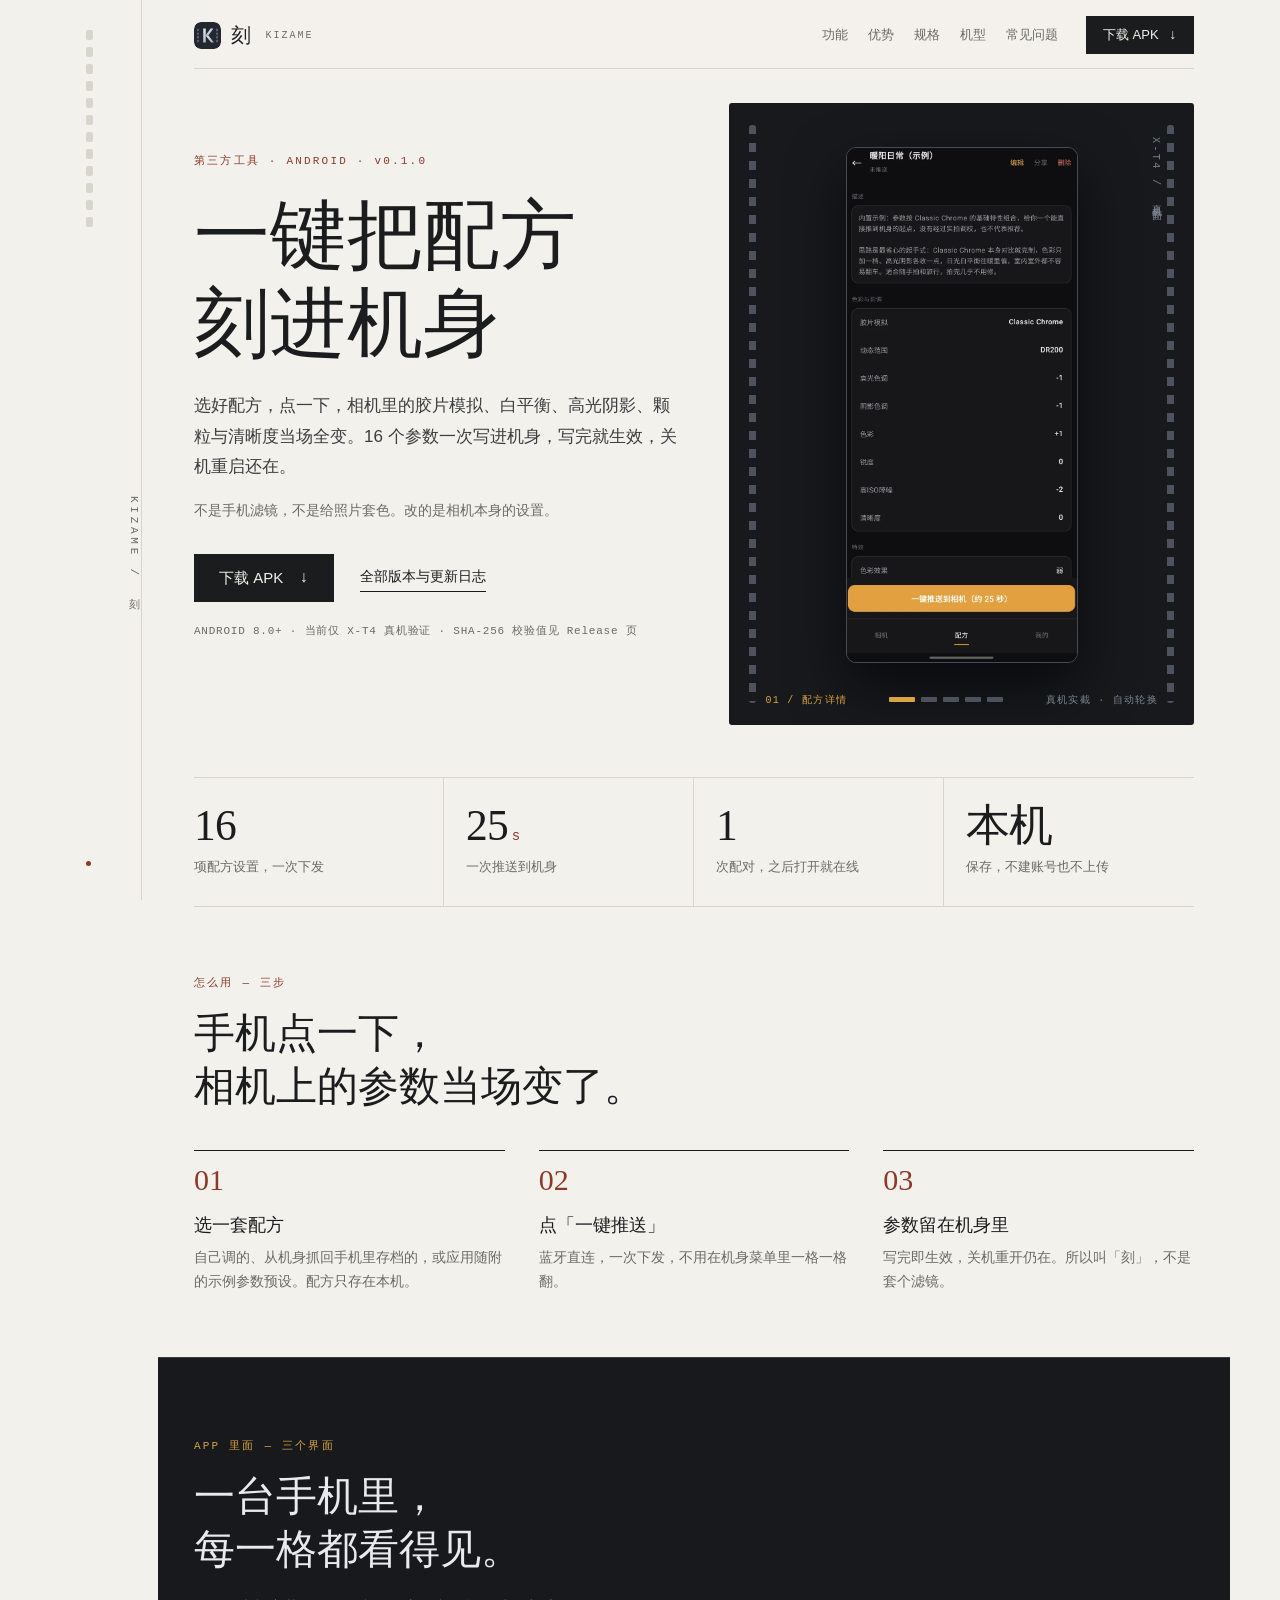
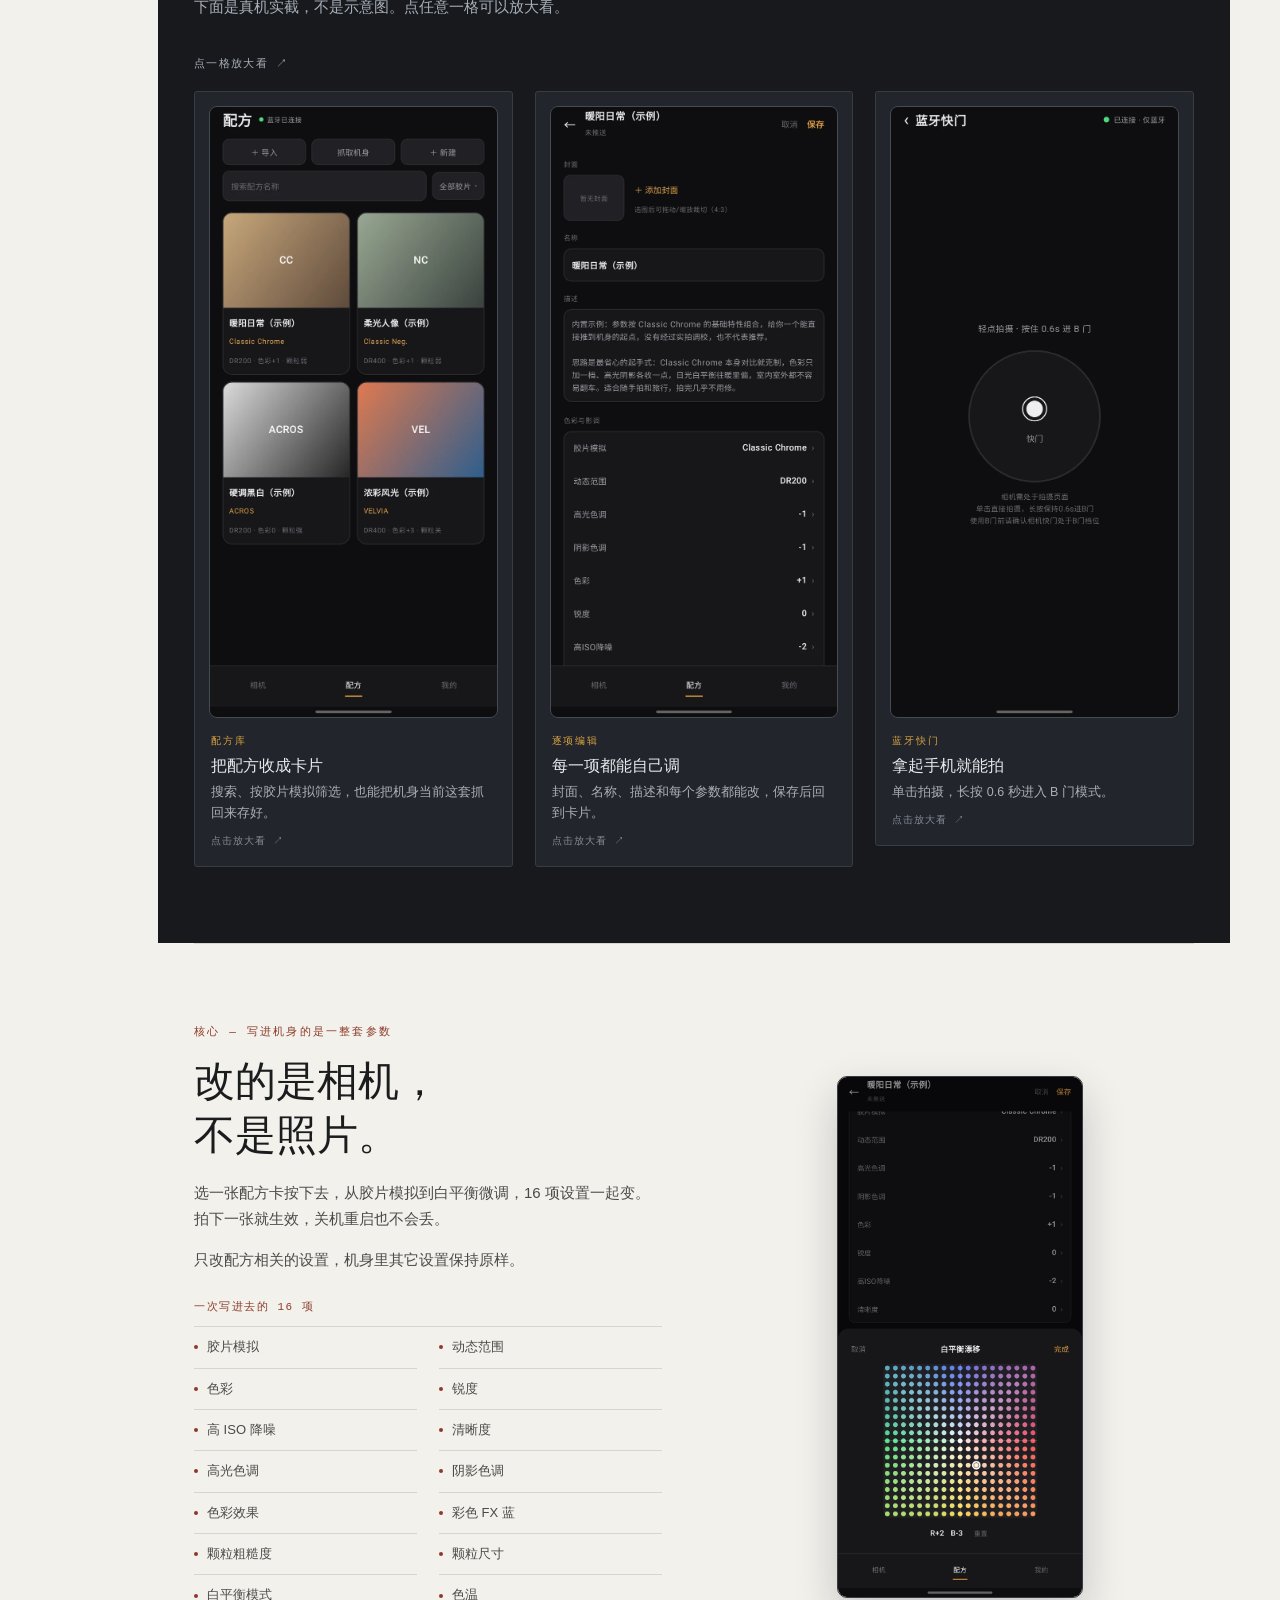
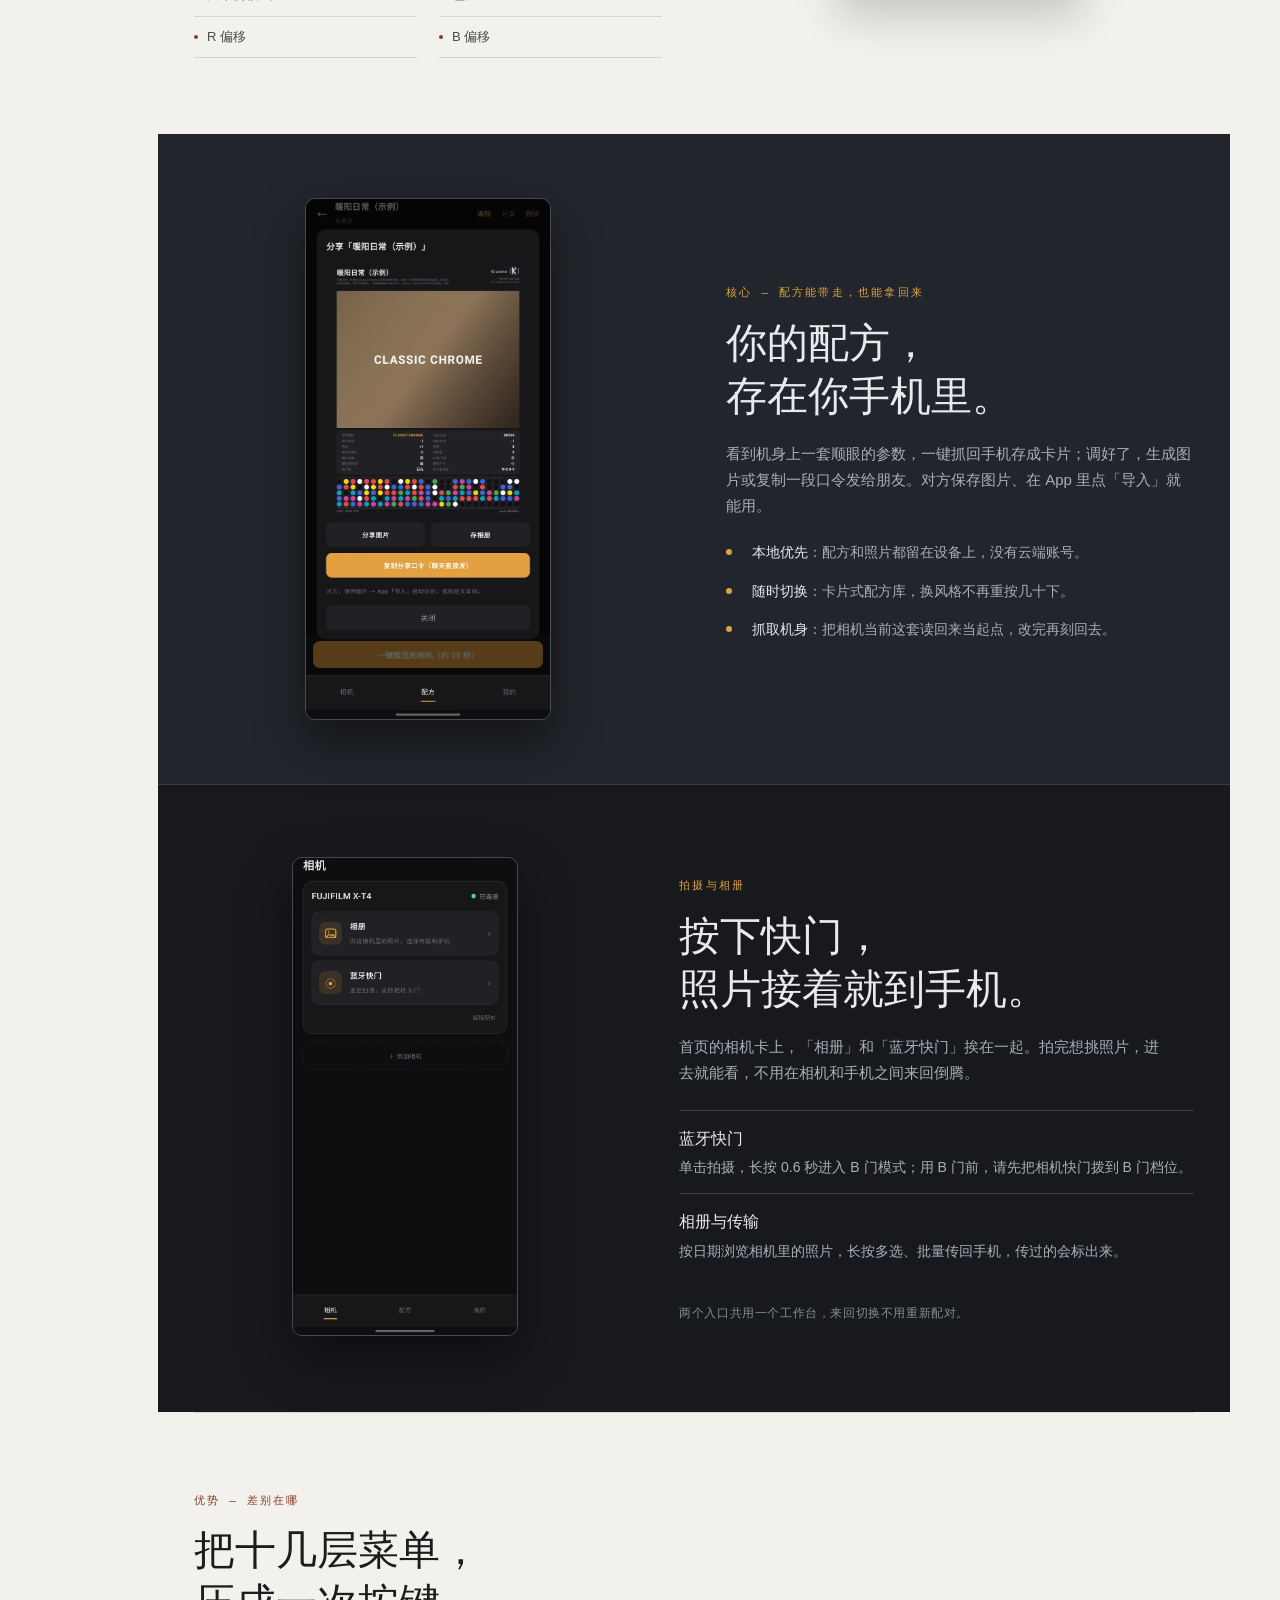
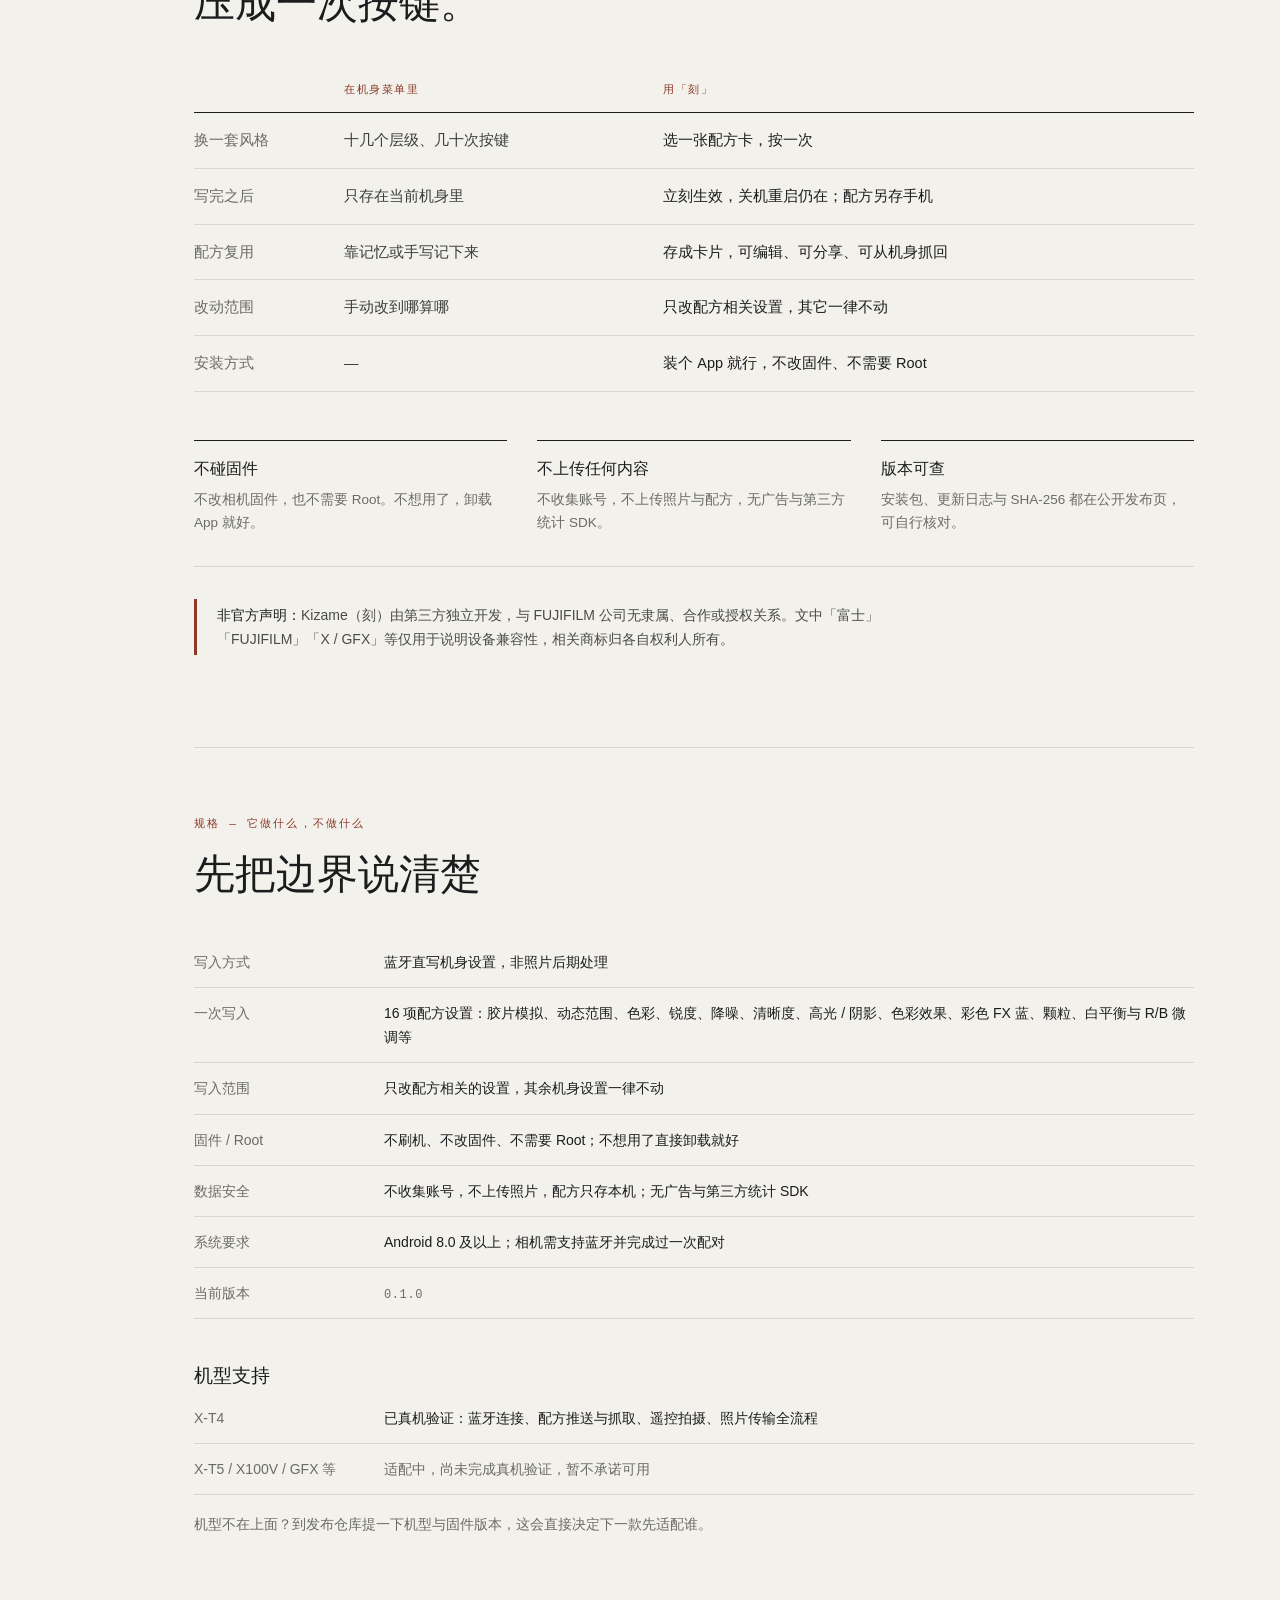
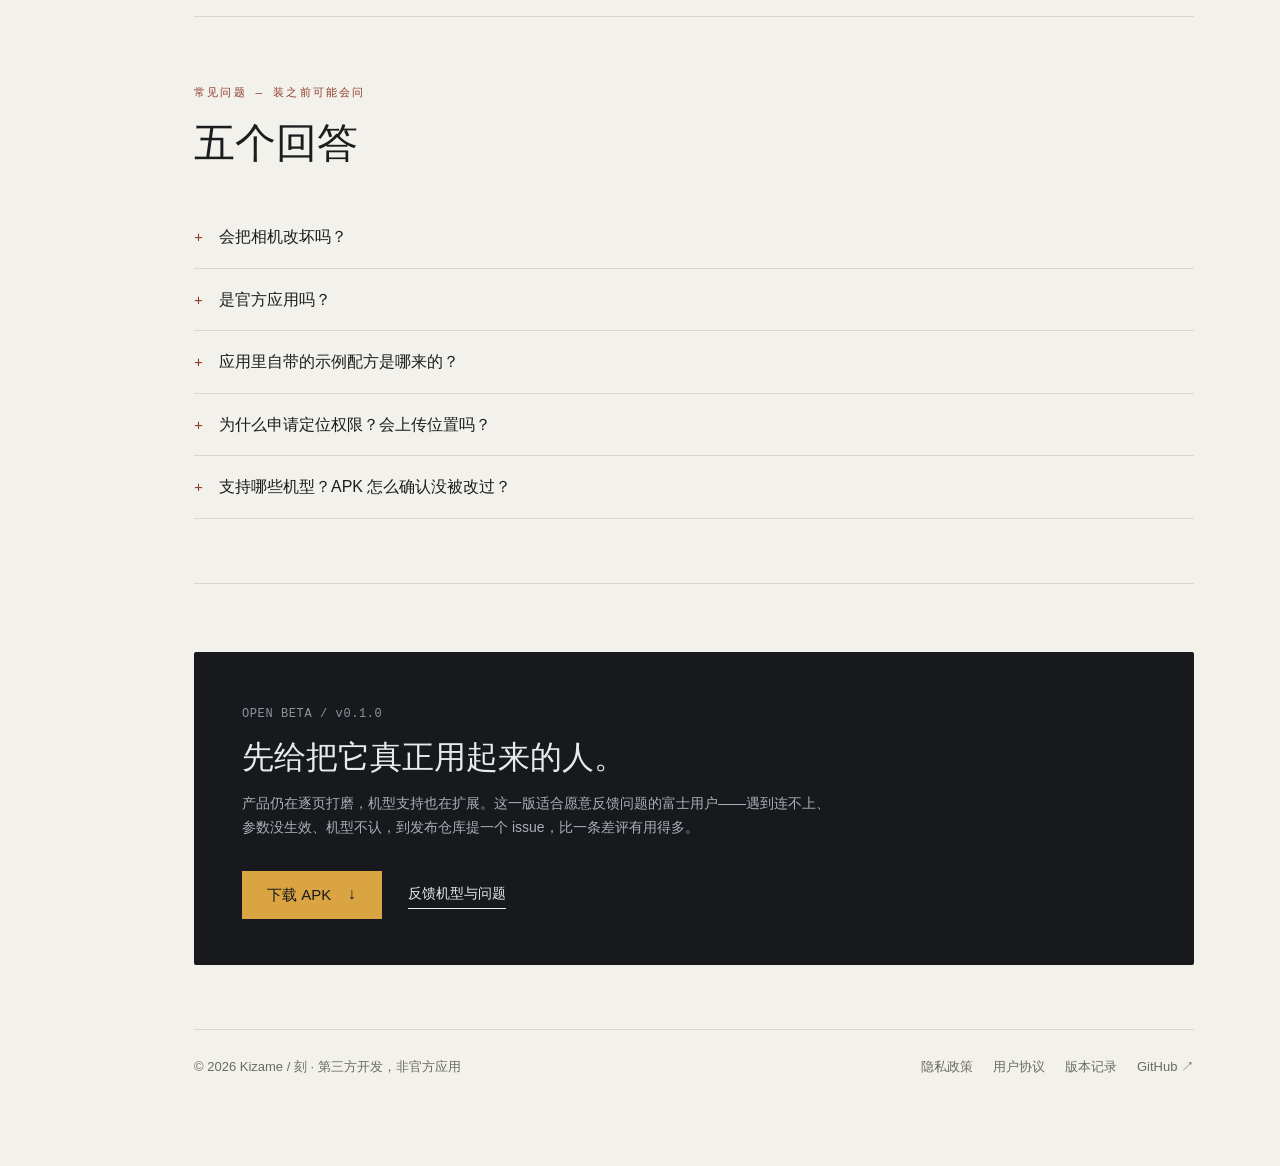
==== index.html @ c51e5993 "官网：Kizame 下载页与条款（v0.1.0 首发）" ====
<!DOCTYPE html>
<!-- 主体署名现为「MintJ」，属内测期过渡写法。
     公开下载 / 官网公开 / 申请软著 / 商店提审任一发生前，须把三个页面里的 MintJ
     一次性换成法定姓名（与软著著作权人、备案主体、商店开发者名称一字不差），
     并把 kizamecontact@163.com 换成长期有人维护的联系邮箱。
     仓库指向公开的发布仓库（只放官网与 APK Release），不是私有源码仓库。
     本页为「含 App 截图」的第二版首页；替换时把本文件改名为 index.html 即可。
     截图全部由 adb 从真机重新抓取，自带系统状态栏与手势条，页面只做圆角与细边框，
     不叠加任何虚拟手机外壳或伪造状态栏。图片统一 PNG，无 webp 依赖。
     含真实相机相册照片的 02-gallery.png / web/02-gallery.webp / contact-sheet.png
     已移出本目录至 shots/_private/，本页与 site/ 内不再有任何引用；
     若以后要展示相册界面，请先换成不含私人照片的版本。 -->
<html lang="zh-CN">
<head>
<meta charset="utf-8">
<meta name="viewport" content="width=device-width, initial-scale=1">
<title>刻 Kizame — 一键把配方刻进机身</title>
<meta name="description" content="Kizame 通过蓝牙把一整套配方直接写进富士相机机身。16 个参数一次下发，不翻菜单，关机不丢。第三方开发，非官方应用。">
<meta name="theme-color" content="#F3F1EC">
<link rel="icon" href="data:image/svg+xml,%3Csvg xmlns='http://www.w3.org/2000/svg' viewBox='0 0 48 48'%3E%3Crect width='48' height='48' rx='12' fill='%23232830'/%3E%3Ctext x='24' y='34' font-size='29' font-family='Georgia' text-anchor='middle' fill='%23CDD4DE'%3EK%3C/text%3E%3C/svg%3E">
<script>if(!window.matchMedia('(prefers-reduced-motion: reduce)').matches){document.documentElement.className+=' js';}</script>
<style>
/* ============ tokens ============ */
:root{
  --paper:#F3F1EC;
  --ink:#1B1C1E;
  --muted:#6B6B66;
  --line:#D8D5CD;
  --oxide:#8C3A28;
  --base:#17191D;
  --base-2:#22252B;
  --base-line:#383D45;
  --base-ink:#E8EAEE;
  --base-muted:#A9AFB9;
  --amber:#D9A441;
  --serif:"Songti SC","STSong","Noto Serif CJK SC","Source Han Serif SC","SimSun",serif;
  --sans:-apple-system,BlinkMacSystemFont,"PingFang SC","Hiragino Sans GB","Microsoft YaHei",sans-serif;
  --mono:"SFMono-Regular",Consolas,"Liberation Mono",monospace;
  --ease:cubic-bezier(.2,0,0,1);
}
*,*::before,*::after{box-sizing:border-box}
html{scroll-behavior:smooth;-webkit-text-size-adjust:100%}
body{
  margin:0;background:var(--paper);color:var(--ink);
  font:400 16px/1.72 var(--sans);
  -webkit-font-smoothing:antialiased;overflow-x:hidden;
}
img{display:block;max-width:100%}
a{color:inherit}
p{margin:0 0 16px}
a:focus-visible,button:focus-visible,summary:focus-visible{outline:2px solid var(--oxide);outline-offset:3px}
.sec--base a:focus-visible,.sec--base button:focus-visible,.deep--dark a:focus-visible{outline-color:var(--amber)}
::selection{background:#E3D9CF}
.skip{position:absolute;left:-9999px;top:0;background:var(--ink);color:var(--paper);padding:10px 16px;z-index:30}
.skip:focus{left:12px;top:12px}

/* ============ shell ============ */
.shell{max-width:1180px;margin:0 auto;padding:0 36px;display:grid;grid-template-columns:56px minmax(0,1fr);gap:52px}
.rail{
  position:sticky;top:0;align-self:start;height:100vh;border-right:1px solid var(--line);
  display:flex;flex-direction:column;justify-content:space-between;padding:30px 0 34px;
}
.perf{display:flex;flex-direction:column;gap:7px}
.perf i{display:block;width:7px;height:10px;border-radius:2px;background:var(--line)}
.rail .mark{writing-mode:vertical-rl;font:400 11px var(--mono);letter-spacing:.34em;color:var(--muted);white-space:nowrap}
.rail .dot{width:5px;height:5px;background:var(--oxide);border-radius:50%}
.content{min-width:0;padding-bottom:88px}

/* ============ topbar ============ */
.topbar{
  position:sticky;top:0;z-index:20;
  display:flex;align-items:center;gap:16px 28px;flex-wrap:wrap;
  padding:16px 0 14px;background:rgba(243,241,236,.92);backdrop-filter:blur(12px);
  border-bottom:1px solid var(--line);
}
.brand{display:inline-flex;align-items:center;gap:10px;text-decoration:none;font:500 20px var(--serif);letter-spacing:.12em;white-space:nowrap}
.brand__icon{width:27px;height:27px;flex:0 0 27px;border-radius:7px}
.brand small{font:400 10px var(--mono);letter-spacing:.2em;color:var(--muted);margin-left:2px}
.nav{display:flex;flex-wrap:wrap;gap:20px;font-size:13px;align-items:center;margin-left:auto}
.nav a{text-decoration:none;color:var(--muted);transition:color .18s var(--ease)}
.nav a:hover{color:var(--oxide)}
.nav-cta{
  display:inline-flex;align-items:center;gap:10px;min-height:38px;padding:0 16px;
  background:var(--ink);color:var(--paper);border:1px solid var(--ink);
  font:500 13px var(--sans);text-decoration:none;white-space:nowrap;
  transition:background .18s var(--ease),border-color .18s var(--ease);
}
.nav-cta span{font:400 14px var(--mono)}
.nav-cta:hover{background:var(--oxide);border-color:var(--oxide)}

/* ============ type ============ */
.eyebrow{font:400 11px/1.5 var(--mono);letter-spacing:.2em;color:var(--oxide)}
h1{font:500 clamp(42px,6.1vw,76px)/1.15 var(--serif);letter-spacing:.005em;margin:20px 0 24px}
h2{font:500 clamp(27px,3.4vw,41px)/1.3 var(--serif);margin:12px 0 18px}
h3{font:500 18px/1.5 var(--sans);margin:0 0 6px}
.lede{font-size:17px;line-height:1.8;max-width:33em;color:#3B3D3E}
.muted{color:var(--muted)}
.small{font-size:13.5px}
.mono{font:400 12px/1.6 var(--mono);letter-spacing:.05em}
.rule{height:1px;background:var(--line);margin:32px 0}
.sec-head{max-width:36em;margin-bottom:36px}
.sec-head p{color:var(--muted);font-size:15px;margin:0}

/* ============ buttons ============ */
.actions{display:flex;flex-wrap:wrap;align-items:center;gap:16px 26px;margin-top:32px}
.btn{
  display:inline-flex;align-items:center;justify-content:center;gap:16px;min-height:48px;
  padding:11px 24px;background:var(--ink);color:var(--paper);border:1px solid var(--ink);
  font:500 15px var(--sans);text-decoration:none;
  transition:background .18s var(--ease),border-color .18s var(--ease),transform .18s var(--ease);
}
.btn:hover{background:var(--oxide);border-color:var(--oxide);transform:translateY(-1px)}
.btn:active{transform:translateY(0)}
.btn .arw{font:400 16px var(--mono)}
.btn-quiet{font-size:14px;text-decoration:none;border-bottom:1px solid var(--ink);padding-bottom:3px;transition:color .18s var(--ease),border-color .18s var(--ease)}
.btn-quiet:hover{color:var(--oxide);border-color:var(--oxide)}

/* ============ 实机截图（无虚拟外壳） ============ */
.shot{
  display:block;width:100%;height:auto;background:var(--base);
  border-radius:10px;border:1px solid var(--base-line);
  box-shadow:0 18px 44px rgba(20,21,24,.2);
}
.sec--base .shot,.deep--dark .shot{border-color:#454B55;box-shadow:0 22px 52px rgba(0,0,0,.45)}
.frame .shot{border-radius:8px;box-shadow:none}

/* ============ hero ============ */
.hero{display:grid;grid-template-columns:minmax(0,1.02fr) minmax(0,.98fr);gap:52px;align-items:center;padding:34px 0 0}
.hero__copy{padding:20px 0 46px}
.meta-line{margin-top:20px;font:400 11px/1.7 var(--mono);letter-spacing:.07em;color:var(--muted)}
.stage{
  position:relative;min-height:clamp(560px,68vh,660px);background:var(--base);border-radius:3px;
  display:flex;align-items:center;justify-content:center;padding:44px 60px 62px;overflow:hidden;
}
.stage::before,.stage::after{
  content:"";position:absolute;top:22px;bottom:22px;width:7px;border-radius:3px;
  background:repeating-linear-gradient(to bottom,#4C535E 0 9px,transparent 9px 18px);
}
.stage::before{left:20px}.stage::after{right:20px}
/* Hero 里多台界面自动轮换：交叉淡入，不做滑动，保留印样式的静止气质 */
.reel{
  position:relative;width:min(232px,100%);aspect-ratio:720/1600;
  border-radius:10px;background:var(--base);
}
.reel__slide{
  position:absolute;inset:0;opacity:0;pointer-events:none;
  transition:opacity .6s var(--ease);
}
.reel__slide.is-active{opacity:1;pointer-events:auto}
.reel__slide .shot{
  width:100%;height:100%;object-fit:cover;
  border-color:#454B55;box-shadow:0 24px 56px rgba(0,0,0,.6);
}
.stage__tag{
  position:absolute;right:32px;top:34px;writing-mode:vertical-rl;
  font:400 10px var(--mono);letter-spacing:.24em;color:#7C8591;
}
.stage__foot{
  position:absolute;left:36px;right:36px;bottom:18px;
  display:flex;align-items:center;justify-content:space-between;gap:12px;
  font:400 10px var(--mono);letter-spacing:.13em;color:var(--amber);
}
.reel__dots{display:flex;align-items:center;gap:6px}
.reel__dot{
  position:relative;width:16px;height:5px;padding:0;border:0;border-radius:1px;
  background:#4C535E;cursor:pointer;
  transition:background .2s var(--ease),width .2s var(--ease);
}
.reel__dot::after{content:"";position:absolute;inset:-14px -3px}
.reel__dot:hover{background:#8A9099}
.reel__dot.is-active{width:26px;background:var(--amber)}
.reel__dot:focus-visible{outline-color:var(--amber);outline-offset:4px}
.stage__foot-static{color:#7C8591}

/* readouts */
.readouts{display:grid;grid-template-columns:repeat(4,minmax(0,1fr));border-top:1px solid var(--line);margin-top:52px}
.readout{padding:26px 22px 28px;border-right:1px solid var(--line)}
.readout:first-child{padding-left:0}
.readout:last-child{border-right:none}
.readout b{display:block;font:500 clamp(30px,3.4vw,44px)/1 var(--serif);letter-spacing:-.02em}
.readout b em{font:400 14px var(--mono);font-style:normal;color:var(--oxide);margin-left:4px;letter-spacing:0}
.readout span{display:block;margin-top:9px;font-size:13px;color:var(--muted)}

/* ============ sections ============ */
.sec{border-top:1px solid var(--line);padding:72px 0 76px}
.sec--tight{padding-top:60px;padding-bottom:64px}
.sec--base{
  background:var(--base);color:var(--base-ink);
  border-top-color:var(--base-line);
  margin-left:-36px;margin-right:-36px;padding-left:36px;padding-right:36px;
}
.sec--base .sec-head p{color:var(--base-muted)}
.sec--base .eyebrow{color:var(--amber)}
.sec--base .mono{color:var(--base-muted)}

/* steps */
.steps{display:grid;grid-template-columns:repeat(3,minmax(0,1fr));gap:34px}
.step{border-top:1px solid var(--ink);padding-top:14px}
.step .n{font:500 30px/1 var(--serif);color:var(--oxide)}
.step h3{margin:14px 0 6px}
.step p{font-size:14px;color:var(--muted);margin:0;max-width:24em}
.notice{border-left:3px solid var(--oxide);padding:4px 0 4px 20px;color:#4A4B49;font-size:14px;max-width:52em}
.notice strong{font-weight:500;color:var(--ink)}

/* ============ three interfaces ============ */
.strip-hint{font:400 11px var(--mono);letter-spacing:.12em;color:var(--base-muted);margin:0 0 20px}
.filmstrip{display:grid;grid-template-columns:repeat(3,minmax(0,1fr));gap:22px;align-items:start}
.frame{
  display:block;width:100%;background:var(--base-2);border:1px solid var(--base-line);padding:14px 14px 0;
  text-align:left;cursor:zoom-in;color:var(--base-ink);font-family:inherit;
  transition:border-color .2s var(--ease),transform .2s var(--ease);
  border-radius:3px;
}
.frame:hover{border-color:var(--amber);transform:translateY(-3px)}
.frame:active{transform:translateY(0)}
.frame__meta{display:block;padding:16px 2px 18px}
.frame__meta .frame__no{display:block;font:400 10px var(--mono);letter-spacing:.18em;color:var(--amber);margin-bottom:8px}
.frame__meta b{display:block;font:500 16px var(--sans);margin-bottom:5px}
.frame__meta > span{display:block;font-size:12.5px;line-height:1.65;color:var(--base-muted)}
.frame__meta .frame__open{display:block;margin-top:10px;font:400 10px var(--mono);letter-spacing:.1em;color:#848C98}

/* ============ deep dives ============ */
.deep{display:grid;grid-template-columns:minmax(0,1fr) minmax(0,1fr);gap:64px;align-items:center}
.deep__copy p{color:#4A4B49;font-size:15px;max-width:32em}
.deep__media{display:flex;justify-content:center;align-items:center}
.deep__media .shot{width:min(246px,100%)}
.fieldlist__cap{display:block;margin:26px 0 12px;font:400 11px var(--mono);letter-spacing:.14em;color:var(--oxide)}
.fieldlist{display:grid;grid-template-columns:1fr 1fr;gap:0 22px;border-top:1px solid var(--line)}
.fieldlist span{
  display:flex;align-items:center;gap:9px;padding:9px 0;border-bottom:1px solid var(--line);
  font-size:13px;color:#4A4B49;
}
.fieldlist span::before{content:"";width:4px;height:4px;border-radius:50%;background:var(--oxide);flex:0 0 4px}

/* dark deep */
.deep--dark{background:var(--base-2);margin-left:-36px;margin-right:-36px;padding:64px 36px;color:var(--base-ink)}
.deep--dark .deep__copy p{color:var(--base-muted)}
.deep--dark .deep__copy h2{color:var(--base-ink)}
.deep--dark .eyebrow{color:var(--amber)}
.bullets{list-style:none;padding:0;margin:22px 0 0;display:grid;gap:14px}
.bullets li{display:grid;grid-template-columns:14px 1fr;gap:12px;font-size:14px;color:var(--base-muted)}
.bullets li::before{content:"";width:6px;height:6px;border-radius:50%;background:var(--amber);margin-top:9px}
.bullets b{color:var(--base-ink);font-weight:500}

/* shoot section */
.shoot{display:grid;grid-template-columns:minmax(0,.9fr) minmax(0,1.1fr);gap:64px;align-items:center}
.shoot .shot{width:min(226px,100%)}
.shoot__points{list-style:none;padding:0;margin:24px 0 0;display:grid;gap:0}
.shoot__points li{border-top:1px solid var(--base-line);padding:14px 0;font-size:14px;color:var(--base-muted)}
.shoot__points b{display:block;color:var(--base-ink);font-weight:500;font-size:16px;margin-bottom:3px}
.shoot__foot{margin:28px 0 0;font:400 12px var(--mono);letter-spacing:.05em;color:#848C98}

/* ============ advantages ============ */
.compare{width:100%;border-collapse:collapse;font-size:14.5px;margin-top:8px}
.compare th,.compare td{text-align:left;padding:15px 16px 15px 0;border-bottom:1px solid var(--line);vertical-align:top}
.compare thead th{font:400 11px var(--mono);letter-spacing:.14em;color:var(--oxide);border-bottom-color:var(--ink)}
.compare tbody th{font-weight:400;color:var(--muted);width:150px}
.compare td{color:#3B3D3E}
.compare td:last-child{color:var(--ink)}
.pillars{display:grid;grid-template-columns:repeat(3,minmax(0,1fr));gap:30px;margin-top:48px}
.pillar{border-top:1px solid var(--ink);padding-top:14px}
.pillar b{display:block;font-weight:500;margin-bottom:5px}
.pillar span{font-size:13.5px;color:var(--muted);display:block}

/* ============ specs / faq ============ */
.spec{width:100%;border-collapse:collapse;font-size:14px}
.spec th,.spec td{text-align:left;padding:13px 0;border-bottom:1px solid var(--line);vertical-align:top}
.spec th{width:190px;font-weight:400;color:var(--muted)}
.spec td .mono{color:var(--muted)}
.subhead{font:500 19px var(--serif);margin:44px 0 4px}
details{border-bottom:1px solid var(--line)}
summary{cursor:pointer;list-style:none;padding:17px 0;font-size:16px;display:flex;gap:16px;align-items:baseline}
summary::-webkit-details-marker{display:none}
summary::before{content:"+";font:400 15px var(--mono);color:var(--oxide)}
details[open] summary::before{content:"\2212"}
details p{color:var(--muted);font-size:14px;max-width:46em;padding:0 0 18px 32px;margin:0}

/* ============ plate ============ */
.plate{background:var(--base);color:var(--base-ink);padding:46px 48px;margin-top:8px;border-radius:2px}
.plate .mono{color:#8D95A0}
.plate h2{color:var(--base-ink);margin:12px 0 12px;font-size:clamp(23px,2.9vw,32px)}
.plate p{color:var(--base-muted);font-size:14px;max-width:42em;margin:0}
.plate .btn{background:var(--amber);color:var(--base);border-color:var(--amber)}
.plate .btn:hover{background:#E9BA5F;border-color:#E9BA5F}
.plate .btn-quiet{color:var(--base-ink);border-color:var(--base-ink)}
.plate .btn-quiet:hover{color:var(--amber);border-color:var(--amber)}

footer{border-top:1px solid var(--line);padding:26px 0 0;display:flex;flex-wrap:wrap;justify-content:space-between;gap:12px 28px;font-size:13px;color:var(--muted)}
footer nav{display:flex;flex-wrap:wrap;gap:20px}
footer a{text-decoration:none}
footer a:hover{color:var(--oxide)}

/* ============ lightbox ============ */
.lightbox{
  position:fixed;inset:0;z-index:60;background:rgba(12,13,15,.95);
  display:none;align-items:center;justify-content:center;flex-direction:column;gap:18px;padding:24px;
}
.lightbox.open{display:flex}
.lightbox img{
  width:auto;max-width:min(340px,82vw);max-height:76vh;object-fit:contain;
  border-radius:10px;border:1px solid #454B55;background:var(--base);
}
.lightbox__bar{display:flex;align-items:center;gap:20px;color:var(--base-ink);font:400 12px var(--mono);letter-spacing:.1em}
.lightbox__close{min-height:44px;padding:8px 18px;background:none;border:1px solid #4C535E;color:var(--base-ink);font:400 13px var(--sans);cursor:pointer;border-radius:2px}
.lightbox__close:hover{border-color:var(--amber);color:var(--amber)}

/* ============ reveal ============ */
.js .reveal{opacity:0;transform:translateY(12px);transition:opacity .5s var(--ease),transform .5s var(--ease);transition-delay:var(--d,0ms)}
.js .reveal.in{opacity:1;transform:none}

/* ============ responsive ============ */
@media (max-width:1000px){
  .hero{gap:28px}
  .stage{padding-left:44px;padding-right:44px}
  .deep,.shoot{gap:36px}
}
@media (max-width:760px){
  .shell{grid-template-columns:1fr;gap:0;padding:0 22px}
  .rail{display:none}
  .topbar{padding:13px 0;gap:12px}
  .nav{display:none}
  .nav-cta{margin-left:auto;min-height:40px}
  .hero{grid-template-columns:1fr;gap:8px;padding-top:16px}
  .hero__copy{padding:12px 0 8px}
  h1{font-size:clamp(38px,10.5vw,54px)}
  .stage{min-height:min(500px,68vh);padding:32px 34px 46px}
  .reel{width:min(190px,100%)}
  .stage__tag{display:none}
  .stage__foot{left:24px;right:24px;bottom:14px;justify-content:center}
  .reel__label,.stage__foot-static{display:none}
  .readouts{grid-template-columns:1fr 1fr;margin-top:36px}
  .readout{padding:20px 14px 22px;border-bottom:1px solid var(--line)}
  .readout:nth-child(2){border-right:none}
  .readout:nth-child(3),.readout:nth-child(4){border-bottom:none}
  .readout:first-child{padding-left:0}
  .sec,.sec--tight{padding:48px 0 52px}
  .sec--base,.deep--dark{margin-left:-22px;margin-right:-22px;padding-left:22px;padding-right:22px}
  .steps,.pillars{grid-template-columns:1fr;gap:22px}
  .deep,.shoot{grid-template-columns:1fr;gap:34px}
  .deep__media .shot{width:min(210px,100%)}
  .shoot .shot{width:min(200px,100%)}
  .fieldlist{grid-template-columns:1fr}
  .filmstrip{display:flex;gap:16px;overflow-x:auto;padding-bottom:14px;scroll-snap-type:x mandatory;scrollbar-width:thin;scrollbar-color:#4C535E transparent}
  .frame{flex:0 0 238px;scroll-snap-align:start}
  .compare tbody th{width:88px}
  .compare th,.compare td{padding:12px 10px 12px 0;font-size:13px}
  .spec th{width:112px}
  .plate{padding:32px 24px}
  .lightbox img{max-width:min(260px,78vw)}
}
@media (prefers-reduced-motion:reduce){
  html{scroll-behavior:auto}
  *,*::before,*::after{transition-duration:.01ms!important;animation-duration:.01ms!important}
  .js .reveal{opacity:1;transform:none}
}
</style>
</head>
<body>
<a class="skip" href="#main">跳到主要内容</a>

<div class="shell">
  <aside class="rail" aria-hidden="true">
    <span class="perf"><i></i><i></i><i></i><i></i><i></i><i></i><i></i><i></i><i></i><i></i><i></i><i></i></span>
    <span class="mark">KIZAME / 刻</span>
    <span class="dot"></span>
  </aside>

  <div class="content">
    <header class="topbar">
      <a class="brand" href="index.html">
        <svg class="brand__icon" viewBox="0 0 48 48" aria-hidden="true">
          <defs><linearGradient id="kmetal" x1="0" y1="0" x2="1" y2="1"><stop offset="0" stop-color="#F1F4F8"/><stop offset=".55" stop-color="#C2CBD6"/><stop offset="1" stop-color="#8E99A7"/></linearGradient></defs>
          <rect width="48" height="48" rx="12" fill="#232830"/>
          <g fill="#5A6470">
            <rect x="5.5" y="12" width="3.2" height="4.4" rx="1"/><rect x="5.5" y="18.5" width="3.2" height="4.4" rx="1"/><rect x="5.5" y="25" width="3.2" height="4.4" rx="1"/><rect x="5.5" y="31.5" width="3.2" height="4.4" rx="1"/>
            <rect x="39.3" y="12" width="3.2" height="4.4" rx="1"/><rect x="39.3" y="18.5" width="3.2" height="4.4" rx="1"/><rect x="39.3" y="25" width="3.2" height="4.4" rx="1"/><rect x="39.3" y="31.5" width="3.2" height="4.4" rx="1"/>
          </g>
          <g fill="url(#kmetal)">
            <rect x="16.5" y="11.5" width="4.6" height="25" rx=".4"/>
            <polygon points="20.5,24 29.5,11.5 34.5,11.5 25.5,24"/>
            <polygon points="20.5,24 30.5,36.5 35.5,36.5 25.5,24"/>
          </g>
        </svg>
        刻 <small>KIZAME</small>
      </a>
      <nav class="nav" aria-label="主导航">
        <a href="#features">功能</a>
        <a href="#why">优势</a>
        <a href="#spec">规格</a>
        <a href="#models">机型</a>
        <a href="#faq">常见问题</a>
      </nav>
      <a class="nav-cta" href="https://github.com/mintj572/kizame-releases/releases/latest/download/Kizame.apk">下载 APK <span>↓</span></a>
    </header>

    <main id="main">

      <!-- ========== HERO ========== -->
      <section class="hero" id="download" aria-labelledby="hero-title">
        <div class="hero__copy">
          <span class="eyebrow">第三方工具 · ANDROID · v0.1.0</span>
          <h1 id="hero-title">一键把配方<br>刻进机身</h1>
          <p class="lede">选好配方，点一下，相机里的胶片模拟、白平衡、高光阴影、颗粒与清晰度当场全变。16 个参数一次写进机身，写完就生效，关机重启还在。</p>
          <p class="muted small">不是手机滤镜，不是给照片套色。改的是相机本身的设置。</p>
          <div class="actions">
            <a class="btn" href="https://github.com/mintj572/kizame-releases/releases/latest/download/Kizame.apk">下载 APK <span class="arw">↓</span></a>
            <a class="btn-quiet" href="https://github.com/mintj572/kizame-releases/releases">全部版本与更新日志</a>
          </div>
          <p class="meta-line">ANDROID 8.0+ · 当前仅 X-T4 真机验证 · SHA-256 校验值见 Release 页</p>
        </div>

        <div class="stage">
          <span class="stage__tag">X-T4 / 真机界面</span>
          <div class="reel" id="reel" role="group" aria-roledescription="轮播" aria-label="App 界面，自动轮换，可点下方短线切换">
            <div class="reel__slide is-active">
              <img class="shot" src="img/04-recipe-detail.webp" alt="配方详情页：列出胶片模拟、动态范围、高光阴影、色彩、锐度等参数，底部是琥珀色的「一键推送到相机」按钮" width="720" height="1600" fetchpriority="high">
            </div>
            <div class="reel__slide" aria-hidden="true">
              <img class="shot" src="img/03-recipes.webp" alt="配方库：四张带纯色块封面的示例配方卡片，顶部有导入、抓取机身、新建和搜索" width="720" height="1600">
            </div>
            <div class="reel__slide" aria-hidden="true">
              <img class="shot" src="img/09-share.webp" alt="分享面板：一张生成的配方卡片，含参数表与色点阵，下方有分享图片与复制分享口令按钮" width="720" height="1600">
            </div>
            <div class="reel__slide" aria-hidden="true">
              <img class="shot" src="img/10-wb-shift.webp" alt="白平衡漂移面板：一整片彩色圆点点阵，当前选中 R+2 B-3" width="720" height="1600">
            </div>
            <div class="reel__slide" aria-hidden="true">
              <img class="shot" src="img/05-shutter.webp" alt="蓝牙快门页：中央一个大圆形快门按钮，说明写着单击拍摄、长按 0.6 秒进入 B 门模式" width="720" height="1600">
            </div>
          </div>
          <div class="stage__foot">
            <span class="reel__label" id="reel-label">01 / 配方详情</span>
            <div class="reel__dots" role="group" aria-label="选择要显示的界面">
              <button class="reel__dot is-active" type="button" data-cap="01 / 配方详情" aria-label="第 1 张：配方详情" aria-current="true"></button>
              <button class="reel__dot" type="button" data-cap="02 / 配方库" aria-label="第 2 张：配方库"></button>
              <button class="reel__dot" type="button" data-cap="03 / 分享卡" aria-label="第 3 张：分享卡"></button>
              <button class="reel__dot" type="button" data-cap="04 / 白平衡漂移" aria-label="第 4 张：白平衡漂移"></button>
              <button class="reel__dot" type="button" data-cap="05 / 蓝牙快门" aria-label="第 5 张：蓝牙快门"></button>
            </div>
            <span class="stage__foot-static">真机实截 · 自动轮换</span>
          </div>
        </div>
      </section>

      <div class="readouts reveal" aria-label="关键数据">
        <div class="readout"><b>16</b><span>项配方设置，一次下发</span></div>
        <div class="readout"><b>25<em>s</em></b><span>一次推送到机身</span></div>
        <div class="readout"><b>1</b><span>次配对，之后打开就在线</span></div>
        <div class="readout"><b>本机</b><span>保存，不建账号也不上传</span></div>
      </div>

      <!-- ========== 三步 ========== -->
      <section class="sec sec--tight" id="how">
        <div class="sec-head reveal">
          <span class="eyebrow">怎么用 — 三步</span>
          <h2>手机点一下，<br>相机上的参数当场变了。</h2>
        </div>
        <div class="steps reveal">
          <div class="step">
            <span class="n">01</span>
            <h3>选一套配方</h3>
            <p>自己调的、从机身抓回手机里存档的，或应用随附的示例参数预设。配方只存在本机。</p>
          </div>
          <div class="step">
            <span class="n">02</span>
            <h3>点「一键推送」</h3>
            <p>蓝牙直连，一次下发，不用在机身菜单里一格一格翻。</p>
          </div>
          <div class="step">
            <span class="n">03</span>
            <h3>参数留在机身里</h3>
            <p>写完即生效，关机重开仍在。所以叫「刻」，不是套个滤镜。</p>
          </div>
        </div>
      </section>

      <!-- ========== 三个界面 ========== -->
      <section class="sec sec--base" id="features" aria-labelledby="features-title">
        <div class="sec-head reveal">
          <span class="eyebrow">APP 里面 — 三个界面</span>
          <h2 id="features-title">一台手机里，<br>每一格都看得见。</h2>
          <p>下面是真机实截，不是示意图。点任意一格可以放大看。</p>
        </div>
        <p class="strip-hint reveal">点一格放大看 ↗</p>
        <div class="filmstrip reveal" aria-label="App 界面截图">

          <button class="frame" type="button" data-full="img/03-recipes.webp" data-cap="配方库 · 卡片、搜索与筛选">
            <img class="shot" src="img/03-recipes.webp" alt="配方库：四张带纯色块封面的示例配方卡片，顶部有导入、抓取机身、新建和搜索" width="720" height="1600" loading="lazy">
            <span class="frame__meta"><span class="frame__no">配方库</span><b>把配方收成卡片</b><span>搜索、按胶片模拟筛选，也能把机身当前这套抓回来存好。</span><span class="frame__open">点击放大看 ↗</span></span>
          </button>

          <button class="frame" type="button" data-full="img/08-recipe-edit.webp" data-cap="配方编辑 · 封面、描述与逐项参数">
            <img class="shot" src="img/08-recipe-edit.webp" alt="配方编辑页：封面、名称、描述输入框与可逐项进入的参数行" width="720" height="1600" loading="lazy">
            <span class="frame__meta"><span class="frame__no">逐项编辑</span><b>每一项都能自己调</b><span>封面、名称、描述和每个参数都能改，保存后回到卡片。</span><span class="frame__open">点击放大看 ↗</span></span>
          </button>

          <button class="frame" type="button" data-full="img/05-shutter.webp" data-cap="蓝牙快门 · 单击拍摄，长按 0.6 秒进 B 门">
            <img class="shot" src="img/05-shutter.webp" alt="蓝牙快门页：中央一个大圆形快门按钮，说明写着轻点拍摄、按住 0.6s 进 B 门，并提示使用 B 门前确认相机快门处于 B 门档位" width="720" height="1600" loading="lazy">
            <span class="frame__meta"><span class="frame__no">蓝牙快门</span><b>拿起手机就能拍</b><span>单击拍摄，长按 0.6 秒进入 B 门模式。</span><span class="frame__open">点击放大看 ↗</span></span>
          </button>

        </div>
      </section>

      <!-- ========== 深潜 A：16 项 ========== -->
      <section class="sec" aria-labelledby="fields-title">
        <div class="deep">
          <div class="deep__copy reveal">
            <span class="eyebrow">核心 — 写进机身的是一整套参数</span>
            <h2 id="fields-title">改的是相机，<br>不是照片。</h2>
            <p>选一张配方卡按下去，从胶片模拟到白平衡微调，16 项设置一起变。拍下一张就生效，关机重启也不会丢。</p>
            <p>只改配方相关的设置，机身里其它设置保持原样。</p>
            <span class="fieldlist__cap">一次写进去的 16 项</span>
            <div class="fieldlist" aria-label="一次写进去的 16 项设置">
              <span>胶片模拟</span><span>动态范围</span>
              <span>色彩</span><span>锐度</span>
              <span>高 ISO 降噪</span><span>清晰度</span>
              <span>高光色调</span><span>阴影色调</span>
              <span>色彩效果</span><span>彩色 FX 蓝</span>
              <span>颗粒粗糙度</span><span>颗粒尺寸</span>
              <span>白平衡模式</span><span>色温</span>
              <span>R 偏移</span><span>B 偏移</span>
            </div>
          </div>
          <div class="deep__media reveal">
            <img class="shot" src="img/10-wb-shift.webp" alt="白平衡漂移面板：一整片彩色圆点点阵，当前选中 R+2 B-3" width="720" height="1600" loading="lazy">
          </div>
        </div>
      </section>

      <!-- ========== 深潜 B：配方流 ========== -->
      <section class="deep--dark reveal" aria-labelledby="recipe-title">
        <div class="deep">
          <div class="deep__media">
            <img class="shot" src="img/09-share.webp" alt="分享面板：一张生成的配方卡片，含参数表与色点阵，下方有分享图片与复制分享口令按钮" width="720" height="1600" loading="lazy">
          </div>
          <div class="deep__copy">
            <span class="eyebrow">核心 — 配方能带走，也能拿回来</span>
            <h2 id="recipe-title">你的配方，<br>存在你手机里。</h2>
            <p>看到机身上一套顺眼的参数，一键抓回手机存成卡片；调好了，生成图片或复制一段口令发给朋友。对方保存图片、在 App 里点「导入」就能用。</p>
            <ul class="bullets">
              <li><span><b>本地优先</b>：配方和照片都留在设备上，没有云端账号。</span></li>
              <li><span><b>随时切换</b>：卡片式配方库，换风格不再重按几十下。</span></li>
              <li><span><b>抓取机身</b>：把相机当前这套读回来当起点，改完再刻回去。</span></li>
            </ul>
          </div>
        </div>
      </section>

      <!-- ========== 深潜 C：拍摄与相册 ========== -->
      <section class="sec sec--base" aria-labelledby="shoot-title">
        <div class="shoot">
          <div class="deep__media reveal">
            <img class="shot" src="img/01-home.webp" alt="首页相机卡：显示 FUJIFILM X-T4 已连接，下面有相册与蓝牙快门两个入口" width="720" height="1600" loading="lazy">
          </div>
          <div class="reveal">
            <span class="eyebrow">拍摄与相册</span>
            <h2 id="shoot-title">按下快门，<br>照片接着就到手机。</h2>
            <p style="color:var(--base-muted);font-size:15px;max-width:32em">首页的相机卡上，「相册」和「蓝牙快门」挨在一起。拍完想挑照片，进去就能看，不用在相机和手机之间来回倒腾。</p>
            <ul class="shoot__points">
              <li><b>蓝牙快门</b>单击拍摄，长按 0.6 秒进入 B 门模式；用 B 门前，请先把相机快门拨到 B 门档位。</li>
              <li><b>相册与传输</b>按日期浏览相机里的照片，长按多选、批量传回手机，传过的会标出来。</li>
            </ul>
            <p class="shoot__foot">两个入口共用一个工作台，来回切换不用重新配对。</p>
          </div>
        </div>
      </section>

      <!-- ========== 优势 ========== -->
      <section class="sec" id="why" aria-labelledby="why-title">
        <div class="sec-head reveal">
          <span class="eyebrow">优势 — 差别在哪</span>
          <h2 id="why-title">把十几层菜单，<br>压成一次按键。</h2>
        </div>
        <table class="compare reveal">
          <thead><tr><th></th><th>在机身菜单里</th><th>用「刻」</th></tr></thead>
          <tbody>
            <tr><th>换一套风格</th><td>十几个层级、几十次按键</td><td>选一张配方卡，按一次</td></tr>
            <tr><th>写完之后</th><td>只存在当前机身里</td><td>立刻生效，关机重启仍在；配方另存手机</td></tr>
            <tr><th>配方复用</th><td>靠记忆或手写记下来</td><td>存成卡片，可编辑、可分享、可从机身抓回</td></tr>
            <tr><th>改动范围</th><td>手动改到哪算哪</td><td>只改配方相关设置，其它一律不动</td></tr>
            <tr><th>安装方式</th><td>—</td><td>装个 App 就行，不改固件、不需要 Root</td></tr>
          </tbody>
        </table>

        <div class="pillars reveal">
          <div class="pillar"><b>不碰固件</b><span>不改相机固件，也不需要 Root。不想用了，卸载 App 就好。</span></div>
          <div class="pillar"><b>不上传任何内容</b><span>不收集账号，不上传照片与配方，无广告与第三方统计 SDK。</span></div>
          <div class="pillar"><b>版本可查</b><span>安装包、更新日志与 SHA-256 都在公开发布页，可自行核对。</span></div>
        </div>
        <div class="rule"></div>
        <p class="notice"><strong>非官方声明：</strong>Kizame（刻）由第三方独立开发，与 FUJIFILM 公司无隶属、合作或授权关系。文中「富士」「FUJIFILM」「X / GFX」等仅用于说明设备兼容性，相关商标归各自权利人所有。</p>
      </section>

      <!-- ========== 规格与机型 ========== -->
      <section class="sec sec--tight" id="spec" aria-labelledby="spec-title">
        <div class="sec-head reveal">
          <span class="eyebrow">规格 — 它做什么，不做什么</span>
          <h2 id="spec-title">先把边界说清楚</h2>
        </div>
        <table class="spec reveal">
          <tbody>
            <tr><th>写入方式</th><td>蓝牙直写机身设置，非照片后期处理</td></tr>
            <tr><th>一次写入</th><td>16 项配方设置：胶片模拟、动态范围、色彩、锐度、降噪、清晰度、高光 / 阴影、色彩效果、彩色 FX 蓝、颗粒、白平衡与 R/B 微调等</td></tr>
            <tr><th>写入范围</th><td>只改配方相关的设置，其余机身设置一律不动</td></tr>
            <tr><th>固件 / Root</th><td>不刷机、不改固件、不需要 Root；不想用了直接卸载就好</td></tr>
            <tr><th>数据安全</th><td>不收集账号，不上传照片，配方只存本机；无广告与第三方统计 SDK</td></tr>
            <tr><th>系统要求</th><td>Android 8.0 及以上；相机需支持蓝牙并完成过一次配对</td></tr>
            <tr><th>当前版本</th><td><span class="mono">0.1.0</span></td></tr>
          </tbody>
        </table>

        <h3 class="subhead" id="models">机型支持</h3>
        <table class="spec reveal">
          <tbody>
            <tr><th>X-T4</th><td>已真机验证：蓝牙连接、配方推送与抓取、遥控拍摄、照片传输全流程</td></tr>
            <tr><th>X-T5 / X100V / GFX 等</th><td class="muted">适配中，尚未完成真机验证，暂不承诺可用</td></tr>
          </tbody>
        </table>
        <p class="small muted" style="margin-top:18px">机型不在上面？到发布仓库提一下机型与固件版本，这会直接决定下一款先适配谁。</p>
      </section>

      <!-- ========== FAQ ========== -->
      <section class="sec sec--tight" id="faq" aria-labelledby="faq-title">
        <div class="sec-head reveal">
          <span class="eyebrow">常见问题 — 装之前可能会问</span>
          <h2 id="faq-title">五个回答</h2>
        </div>
        <div class="reveal">
          <details>
            <summary>会把相机改坏吗？</summary>
            <p>不改固件、不刷机。推送只影响配方相关的设置，机身里其它设置保持原样。首次使用建议先记下自己原来的参数。</p>
          </details>
          <details>
            <summary>是官方应用吗？</summary>
            <p>不是。这是第三方独立开发的应用，与 FUJIFILM 无隶属或授权关系。名称、图标均不使用其商标标识。</p>
          </details>
          <details>
            <summary>应用里自带的示例配方是哪来的？</summary>
            <p>随版本附带 4 支示例参数预设，参数组合、名称与说明文字都由我们自己编写，只为了让你第一次打开就有个能直接推到机身的起点——没有经过实拍调校，也不代表推荐。它们不含任何第三方配方、文章、样片或照片，界面上用纯色块占位，名称里都带「示例」。</p>
          </details>
          <details>
            <summary>为什么申请定位权限？会上传位置吗？</summary>
            <p>Android 12 及以下，系统要求扫描蓝牙与 Wi-Fi 设备必须持有定位权限，应用因此声明了该权限，但<strong>不读取、不记录、不上传任何位置信息</strong>。Android 12 起已改用 BLUETOOTH_SCAN / BLUETOOTH_CONNECT，并标记 neverForLocation；Android 13 起改用 NEARBY_WIFI_DEVICES。详见<a href="privacy.html">隐私政策</a>。</p>
          </details>
          <details>
            <summary>支持哪些机型？APK 怎么确认没被改过？</summary>
            <p>目前只有 X-T4 完成真机验证，其它机型仍在适配，具体见上方机型清单；当前仅有 Android 版本。每个版本都发布在 GitHub Releases，附更新日志与 SHA-256 校验值，安装前可自行核对；本项目不通过任何第三方下载站分发安装包。</p>
          </details>
        </div>
      </section>

      <!-- ========== 下载板 ========== -->
      <section class="sec sec--tight">
        <div class="plate reveal">
          <span class="mono">OPEN BETA / v0.1.0</span>
          <h2>先给把它真正用起来的人。</h2>
          <p>产品仍在逐页打磨，机型支持也在扩展。这一版适合愿意反馈问题的富士用户——遇到连不上、参数没生效、机型不认，到发布仓库提一个 issue，比一条差评有用得多。</p>
          <div class="actions">
            <a class="btn" href="https://github.com/mintj572/kizame-releases/releases/latest/download/Kizame.apk">下载 APK <span class="arw">↓</span></a>
            <a class="btn-quiet" href="https://github.com/mintj572/kizame-releases/issues">反馈机型与问题</a>
          </div>
        </div>
      </section>

    </main>

    <footer>
      <span>© 2026 Kizame / 刻 · 第三方开发，非官方应用</span>
      <nav aria-label="页脚导航">
        <a href="privacy.html">隐私政策</a>
        <a href="terms.html">用户协议</a>
        <a href="https://github.com/mintj572/kizame-releases/releases">版本记录</a>
        <a href="https://github.com/mintj572/kizame-releases">GitHub ↗</a>
      </nav>
    </footer>
  </div>
</div>

<div class="lightbox" id="lightbox" role="dialog" aria-modal="true" aria-label="查看 App 界面原图">
  <img id="lightbox-img" alt="">
  <div class="lightbox__bar"><span id="lightbox-cap"></span><button class="lightbox__close" id="lightbox-close" type="button">关闭 ✕</button></div>
</div>

<script>
(function(){
  /* 一次性的交错入场 */
  var reveals = document.querySelectorAll('.reveal');
  if('IntersectionObserver' in window && document.documentElement.classList.contains('js')){
    var io = new IntersectionObserver(function(entries){
      entries.forEach(function(e){
        if(e.isIntersecting){ e.target.classList.add('in'); io.unobserve(e.target); }
      });
    },{ threshold:.08, rootMargin:'0px 0px -40px 0px' });
    reveals.forEach(function(el,i){
      el.style.setProperty('--d',(i%3)*70+'ms');
      io.observe(el);
    });
  }else{
    reveals.forEach(function(el){ el.classList.add('in'); });
  }

  /* 截图灯箱 */
  var lb = document.getElementById('lightbox');
  var lbImg = document.getElementById('lightbox-img');
  var lbCap = document.getElementById('lightbox-cap');
  var lbClose = document.getElementById('lightbox-close');
  var lastTrigger = null;

  function open(full,cap,trigger){
    lastTrigger = trigger;
    lbImg.src = full;
    lbImg.alt = cap;
    lbCap.textContent = cap;
    lb.classList.add('open');
    document.body.style.overflow = 'hidden';
    lbClose.focus();
  }
  function close(){
    lb.classList.remove('open');
    document.body.style.overflow = '';
    lbImg.removeAttribute('src');
    if(lastTrigger){ lastTrigger.focus(); }
  }

  document.querySelectorAll('.frame').forEach(function(btn){
    btn.addEventListener('click',function(){ open(btn.dataset.full,btn.dataset.cap,btn); });
  });
  lbClose.addEventListener('click',close);
  lb.addEventListener('click',function(e){ if(e.target === lb) close(); });
  document.addEventListener('keydown',function(e){ if(e.key === 'Escape' && lb.classList.contains('open')) close(); });

  /* Hero：多张界面交叉淡入自动轮换 */
  var stage = document.querySelector('.stage');
  var reel = document.getElementById('reel');
  if(reel && stage){
    var slides = [].slice.call(reel.querySelectorAll('.reel__slide'));
    var dots = [].slice.call(stage.querySelectorAll('.reel__dot'));
    var label = document.getElementById('reel-label');
    var idx = 0, timer = null;
    var reduce = window.matchMedia('(prefers-reduced-motion: reduce)').matches;

    function show(n){
      idx = (n + slides.length) % slides.length;
      slides.forEach(function(s,k){
        var on = (k === idx);
        s.classList.toggle('is-active',on);
        if(on){ s.removeAttribute('aria-hidden'); }
        else { s.setAttribute('aria-hidden','true'); }
      });
      dots.forEach(function(d,k){
        d.classList.toggle('is-active',k === idx);
        if(k === idx){ d.setAttribute('aria-current','true'); }
        else { d.removeAttribute('aria-current'); }
      });
      if(label && dots[idx]){ label.textContent = dots[idx].dataset.cap; }
    }
    function play(){
      if(reduce || timer){ return; }
      timer = window.setInterval(function(){ show(idx + 1); },3800);
    }
    function pause(){
      if(timer){ window.clearInterval(timer); timer = null; }
    }
    function resume(){ pause(); if(!stage.contains(document.activeElement)){ play(); } }
    function stillFocused(){ return stage.contains(document.activeElement); }

    dots.forEach(function(d,k){
      d.addEventListener('click',function(){ show(k); resume(); });
    });
    stage.addEventListener('mouseenter',pause);
    stage.addEventListener('mouseleave',function(){ if(!stillFocused()){ play(); } });
    stage.addEventListener('focusin',pause);
    stage.addEventListener('focusout',function(e){ if(!stage.contains(e.relatedTarget)){ play(); } });
    stage.addEventListener('keydown',function(e){
      if(e.key === 'ArrowRight'){ e.preventDefault(); show(idx + 1); resume(); }
      else if(e.key === 'ArrowLeft'){ e.preventDefault(); show(idx - 1); resume(); }
    });
    document.addEventListener('visibilitychange',function(){ if(document.hidden){ pause(); } else if(!stillFocused()){ play(); } });

    show(0);
    play();
  }
})();
</script>
</body>
</html>
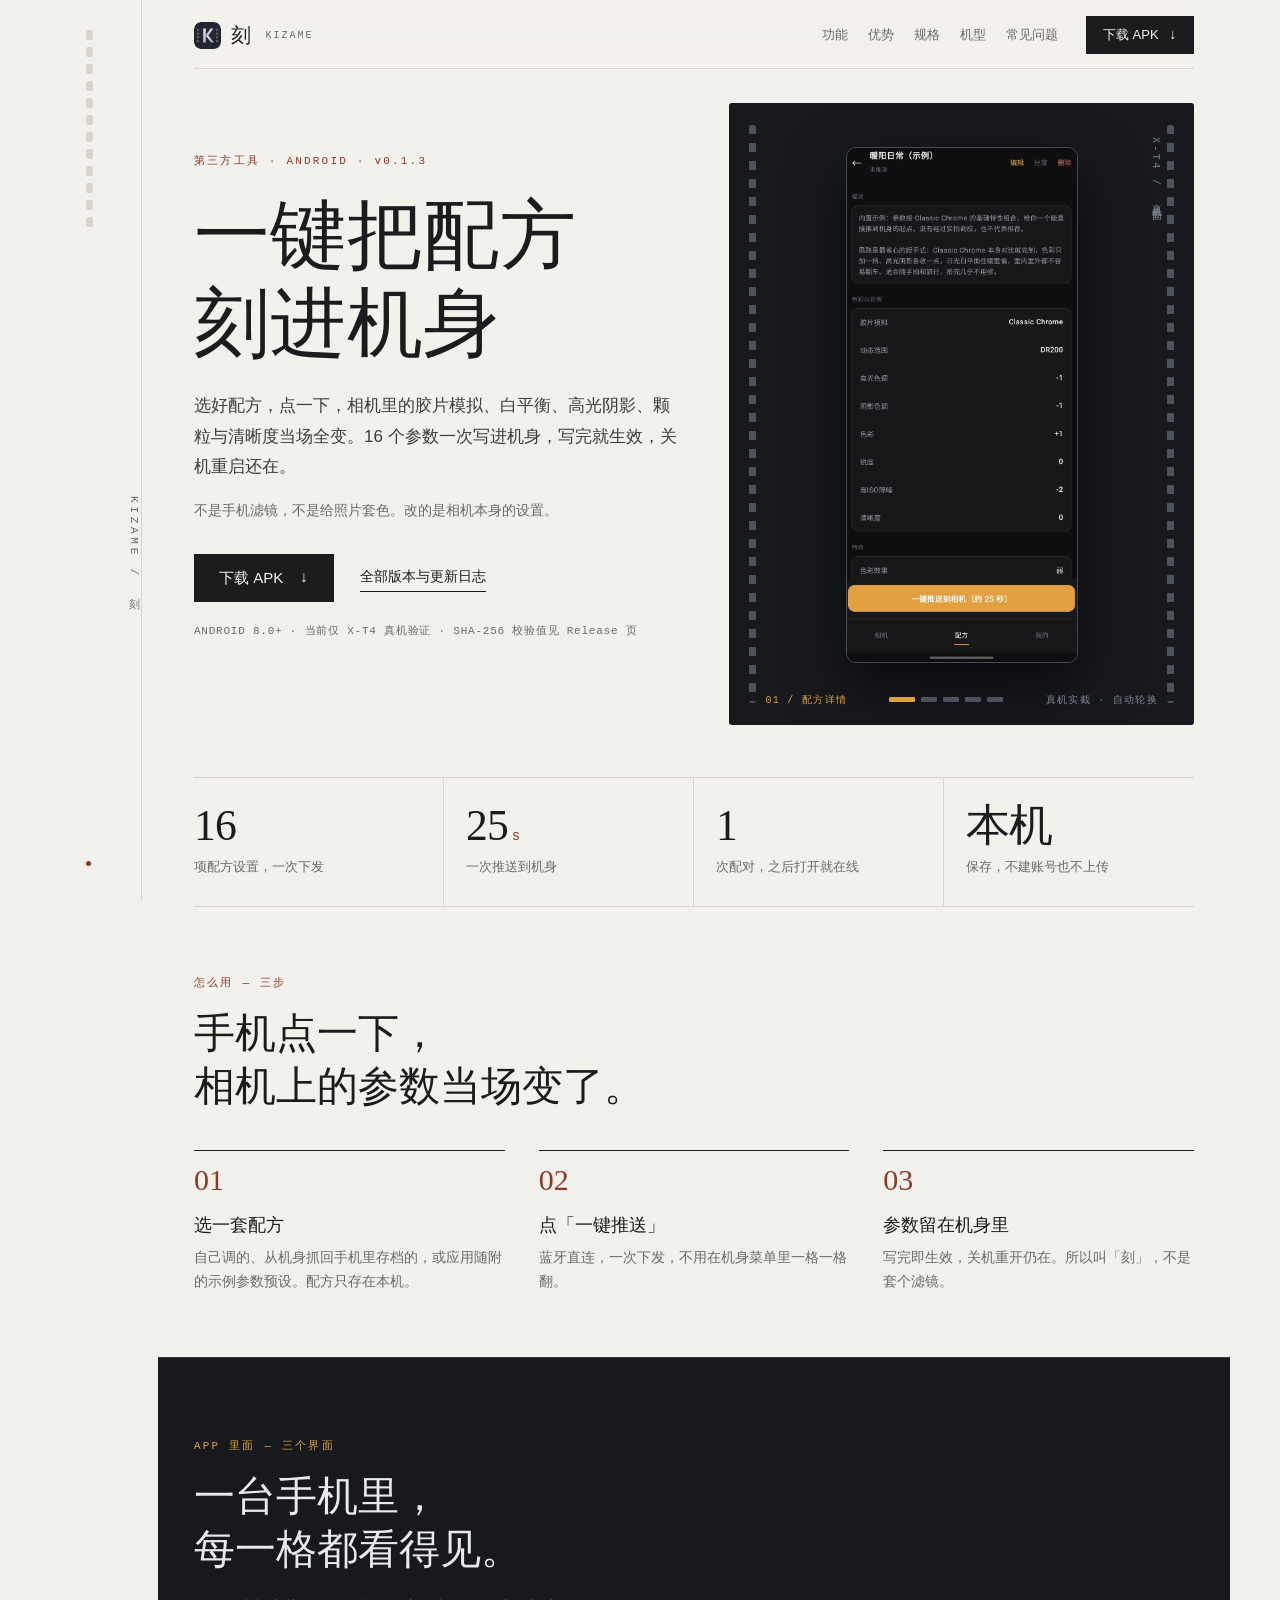
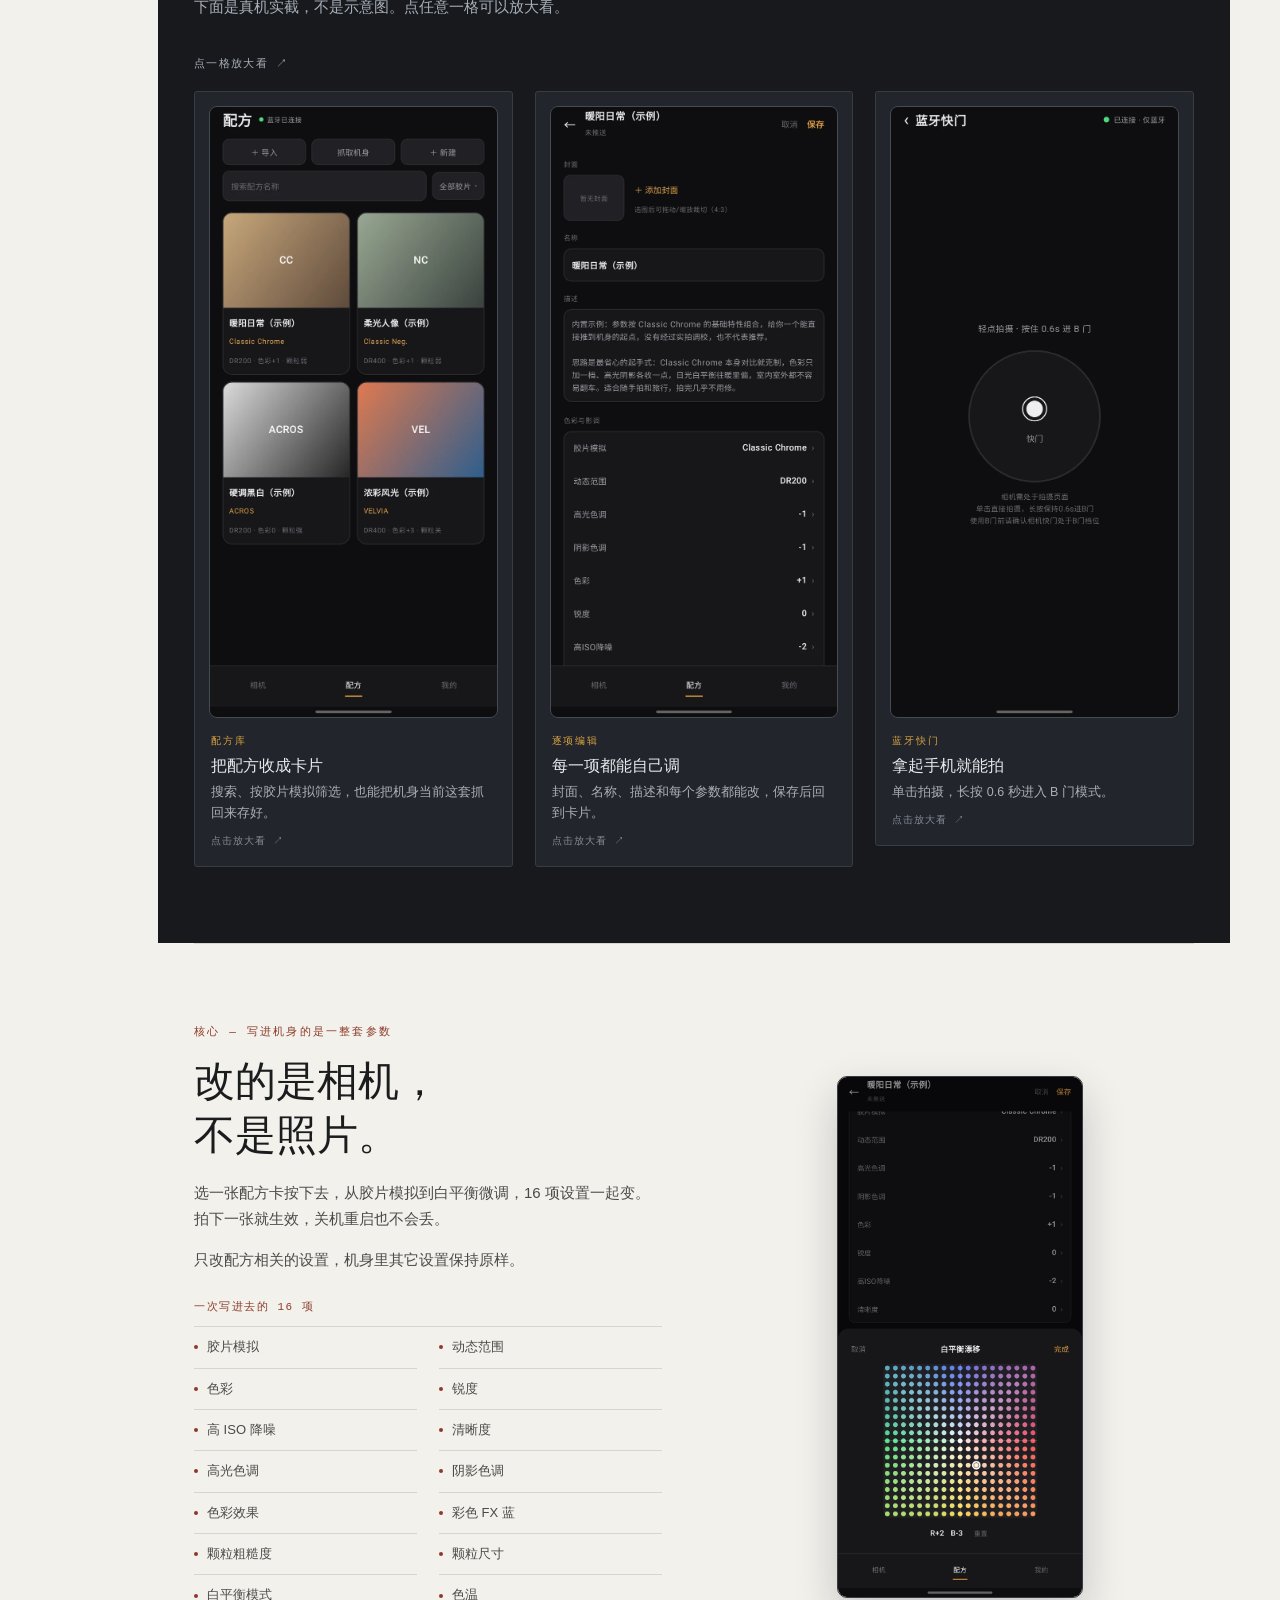
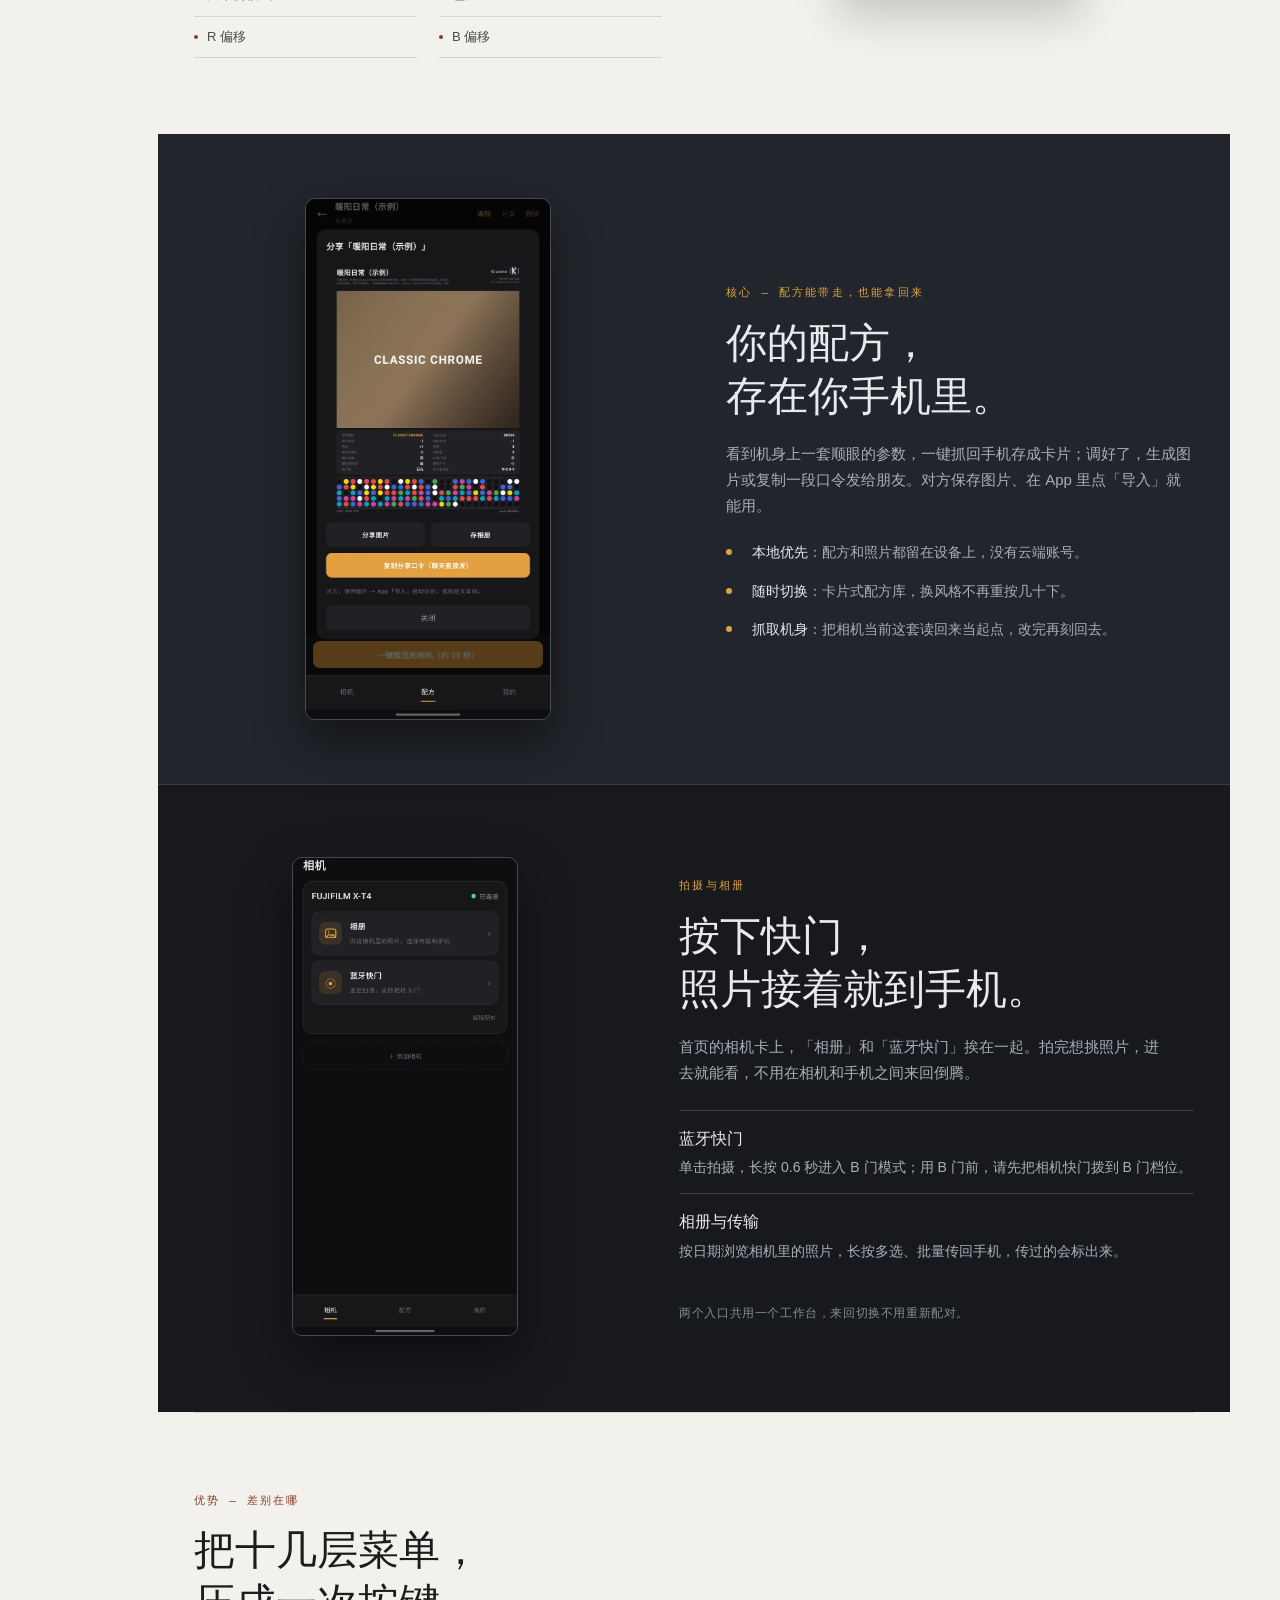
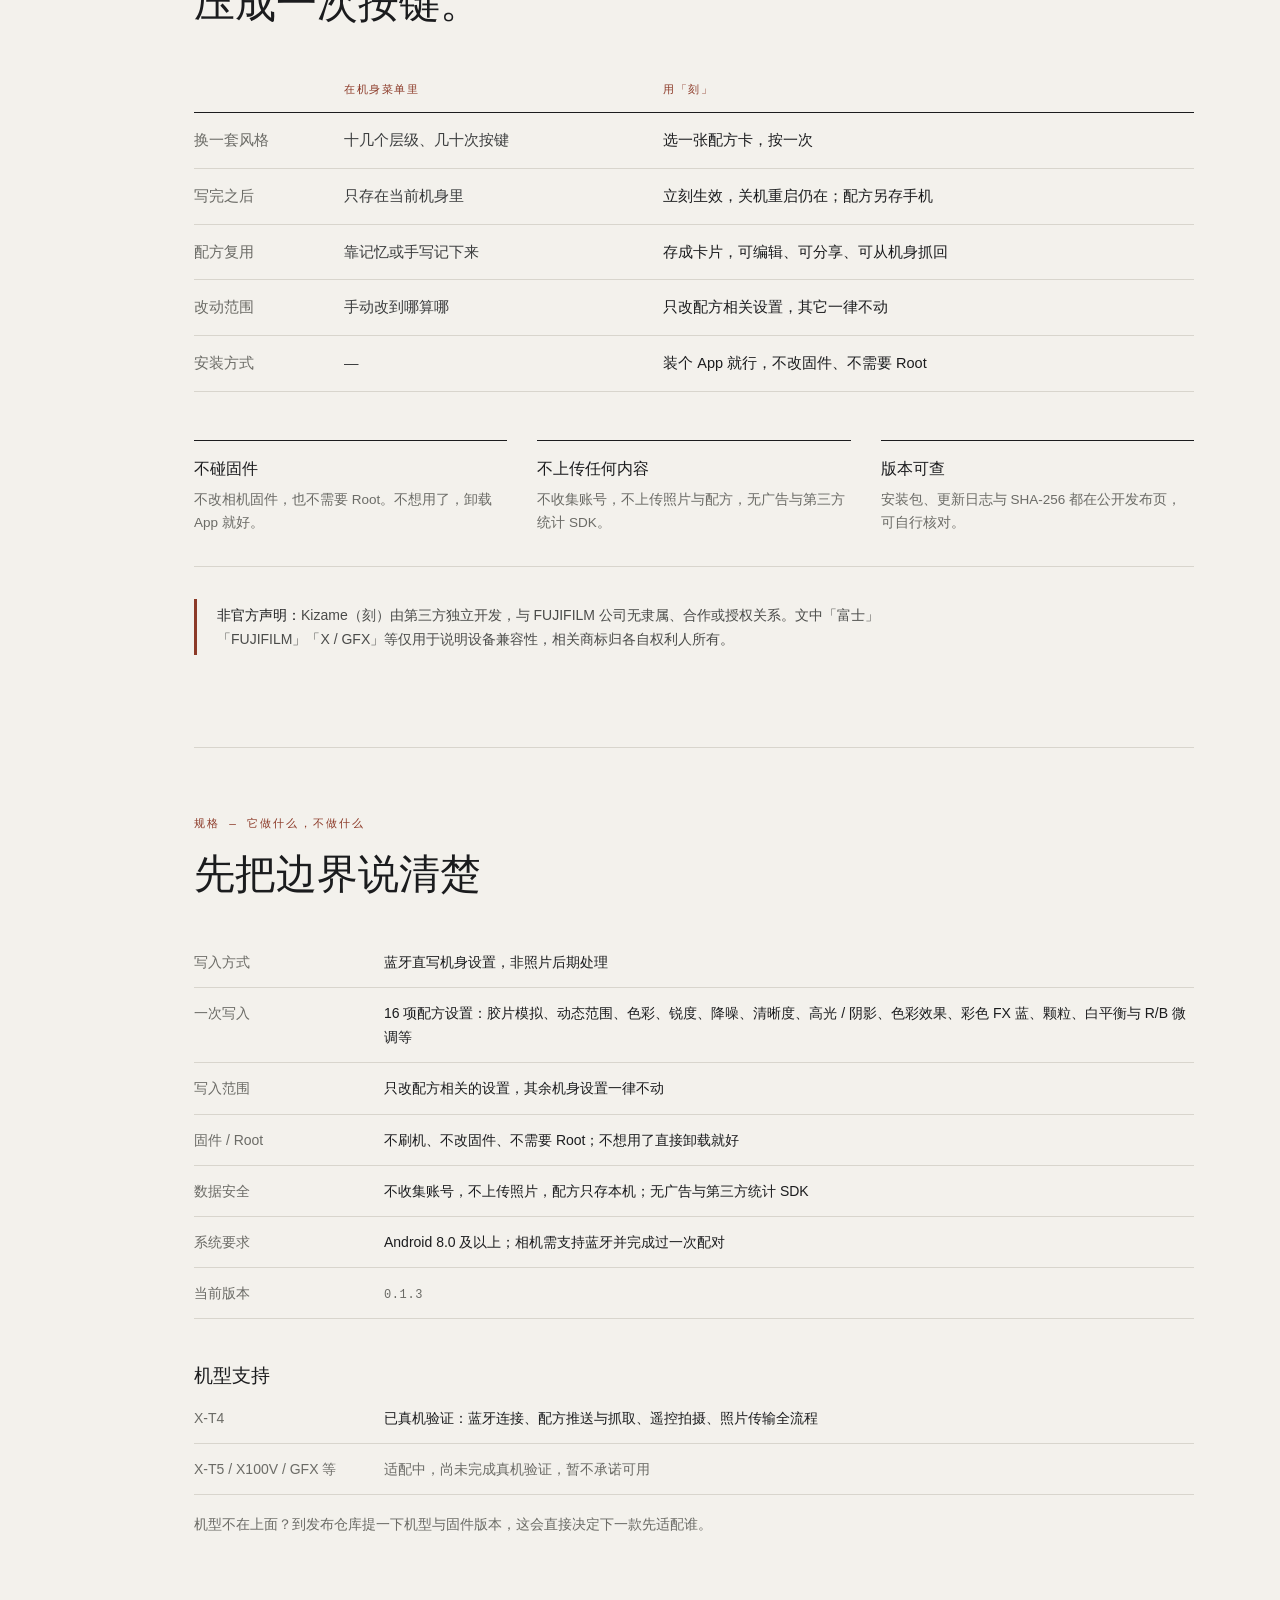
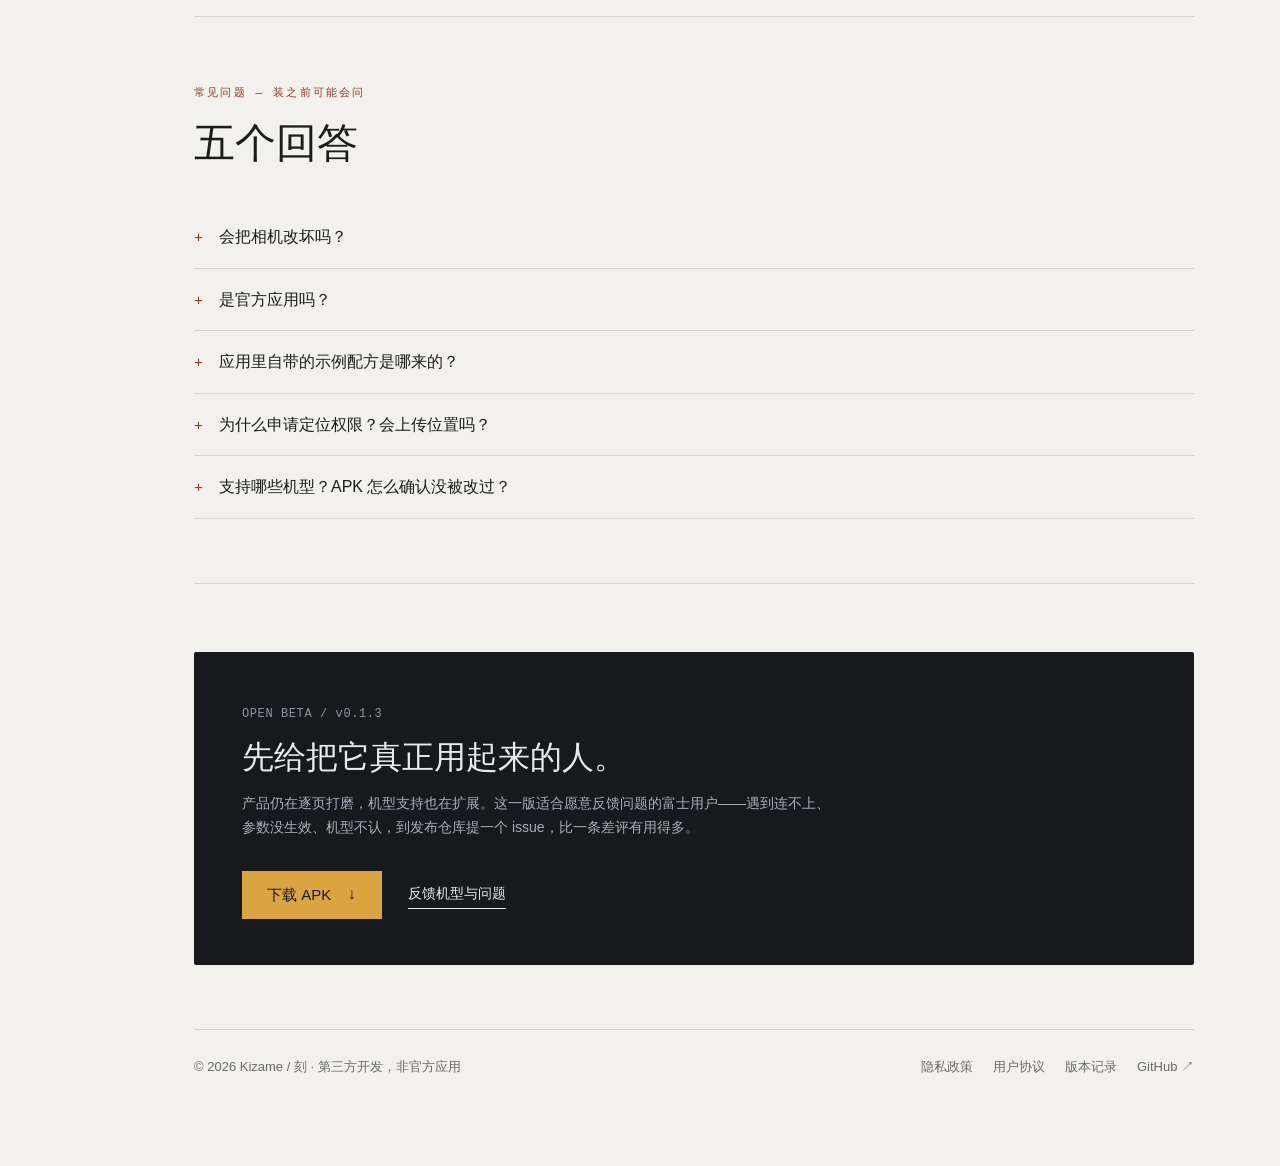
==== commit 9f4ac303: "首页版本号更新到 0.1.3" ====
--- a/index.html
+++ b/index.html
@@ -4,9 +4,10 @@
      一次性换成法定姓名（与软著著作权人、备案主体、商店开发者名称一字不差），
      并把 kizamecontact@163.com 换成长期有人维护的联系邮箱。
      仓库指向公开的发布仓库（只放官网与 APK Release），不是私有源码仓库。
-     本页为「含 App 截图」的第二版首页；替换时把本文件改名为 index.html 即可。
+     本文件即正式首页 site/index.html（由早前的 index-v2.html 转正而来，旧文件名已不再存在）。
      截图全部由 adb 从真机重新抓取，自带系统状态栏与手势条，页面只做圆角与细边框，
-     不叠加任何虚拟手机外壳或伪造状态栏。图片统一 PNG，无 webp 依赖。
+     不叠加任何虚拟手机外壳或伪造状态栏。发布用图为 site/img/*.webp（720×1533），
+     全分辨率原始截图保存在 shots/adb/*.png。
      含真实相机相册照片的 02-gallery.png / web/02-gallery.webp / contact-sheet.png
      已移出本目录至 shots/_private/，本页与 site/ 内不再有任何引用；
      若以后要展示相册界面，请先换成不含私人照片的版本。 -->
@@ -398,7 +399,7 @@
       <!-- ========== HERO ========== -->
       <section class="hero" id="download" aria-labelledby="hero-title">
         <div class="hero__copy">
-          <span class="eyebrow">第三方工具 · ANDROID · v0.1.0</span>
+          <span class="eyebrow">第三方工具 · ANDROID · v0.1.3</span>
           <h1 id="hero-title">一键把配方<br>刻进机身</h1>
           <p class="lede">选好配方，点一下，相机里的胶片模拟、白平衡、高光阴影、颗粒与清晰度当场全变。16 个参数一次写进机身，写完就生效，关机重启还在。</p>
           <p class="muted small">不是手机滤镜，不是给照片套色。改的是相机本身的设置。</p>
@@ -606,7 +607,7 @@
             <tr><th>固件 / Root</th><td>不刷机、不改固件、不需要 Root；不想用了直接卸载就好</td></tr>
             <tr><th>数据安全</th><td>不收集账号，不上传照片，配方只存本机；无广告与第三方统计 SDK</td></tr>
             <tr><th>系统要求</th><td>Android 8.0 及以上；相机需支持蓝牙并完成过一次配对</td></tr>
-            <tr><th>当前版本</th><td><span class="mono">0.1.0</span></td></tr>
+            <tr><th>当前版本</th><td><span class="mono">0.1.3</span></td></tr>
           </tbody>
         </table>
 
@@ -653,7 +654,7 @@
       <!-- ========== 下载板 ========== -->
       <section class="sec sec--tight">
         <div class="plate reveal">
-          <span class="mono">OPEN BETA / v0.1.0</span>
+          <span class="mono">OPEN BETA / v0.1.3</span>
           <h2>先给把它真正用起来的人。</h2>
           <p>产品仍在逐页打磨，机型支持也在扩展。这一版适合愿意反馈问题的富士用户——遇到连不上、参数没生效、机型不认，到发布仓库提一个 issue，比一条差评有用得多。</p>
           <div class="actions">
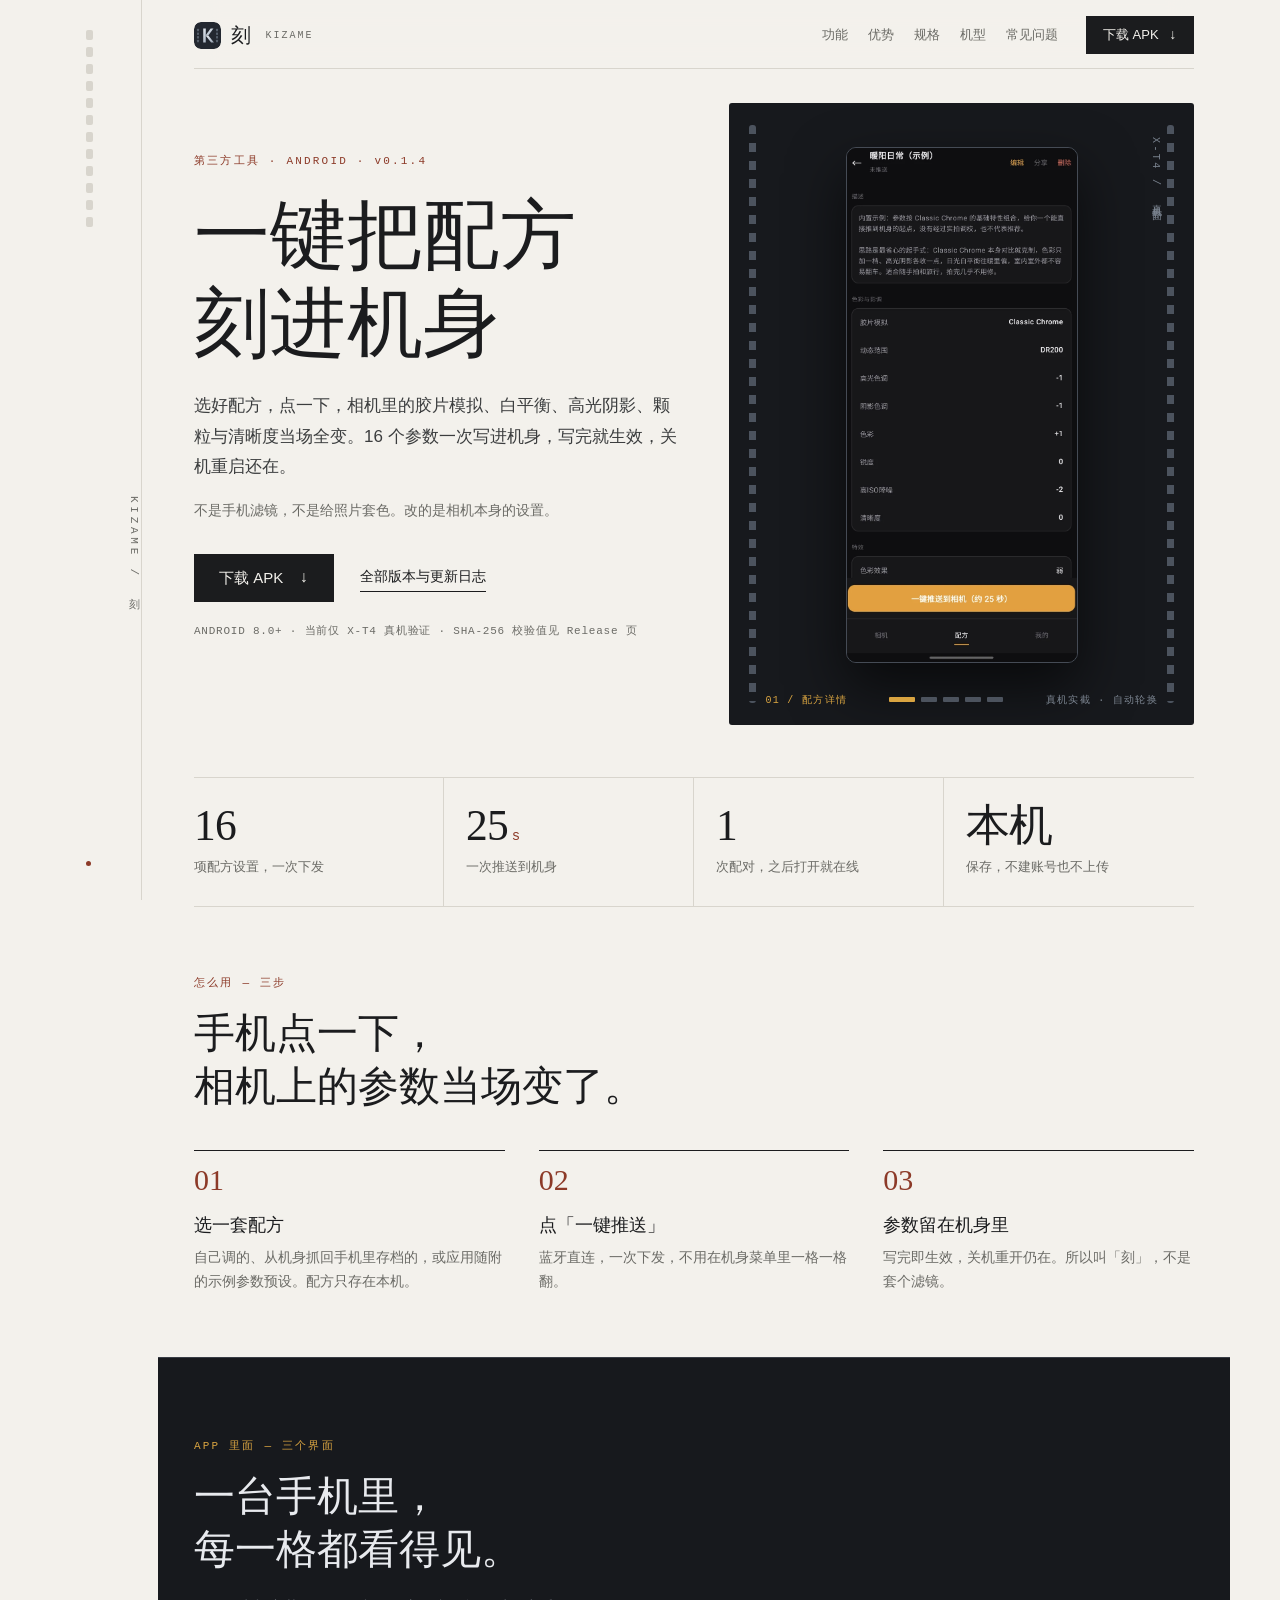
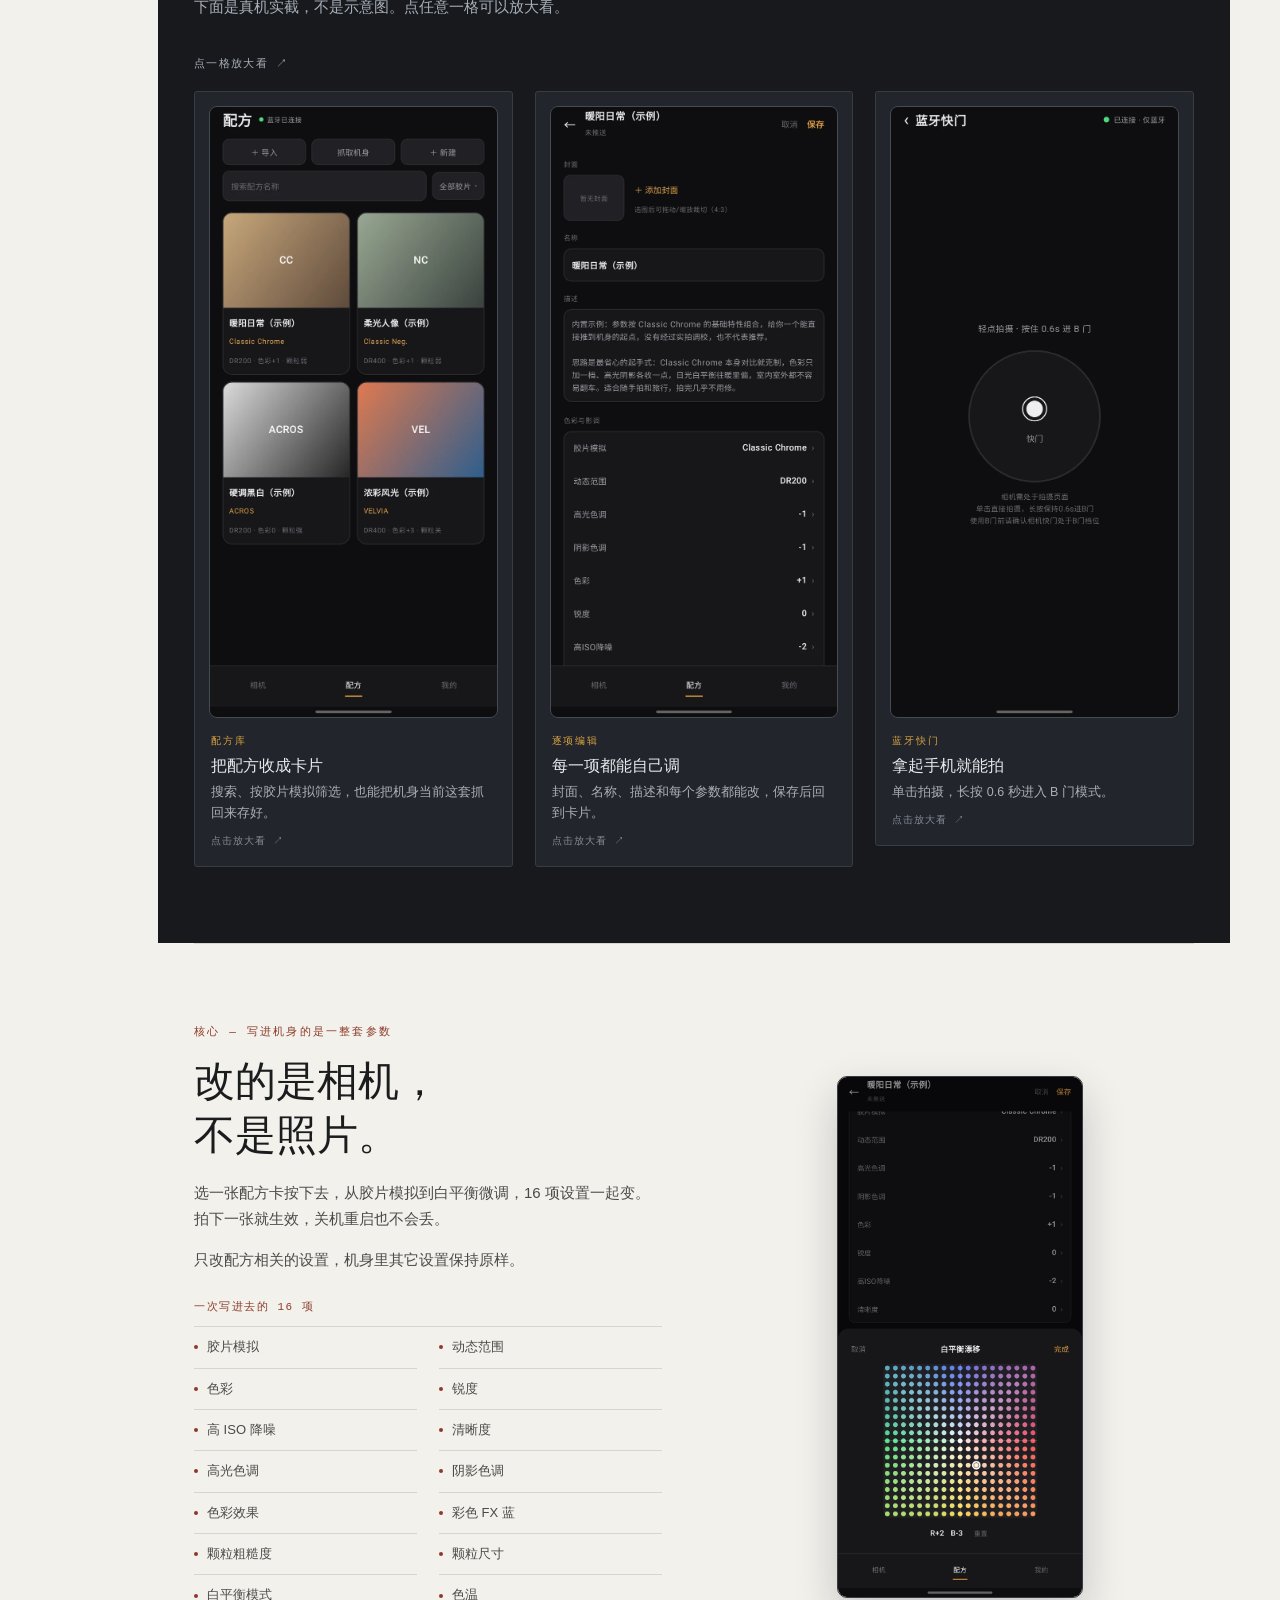
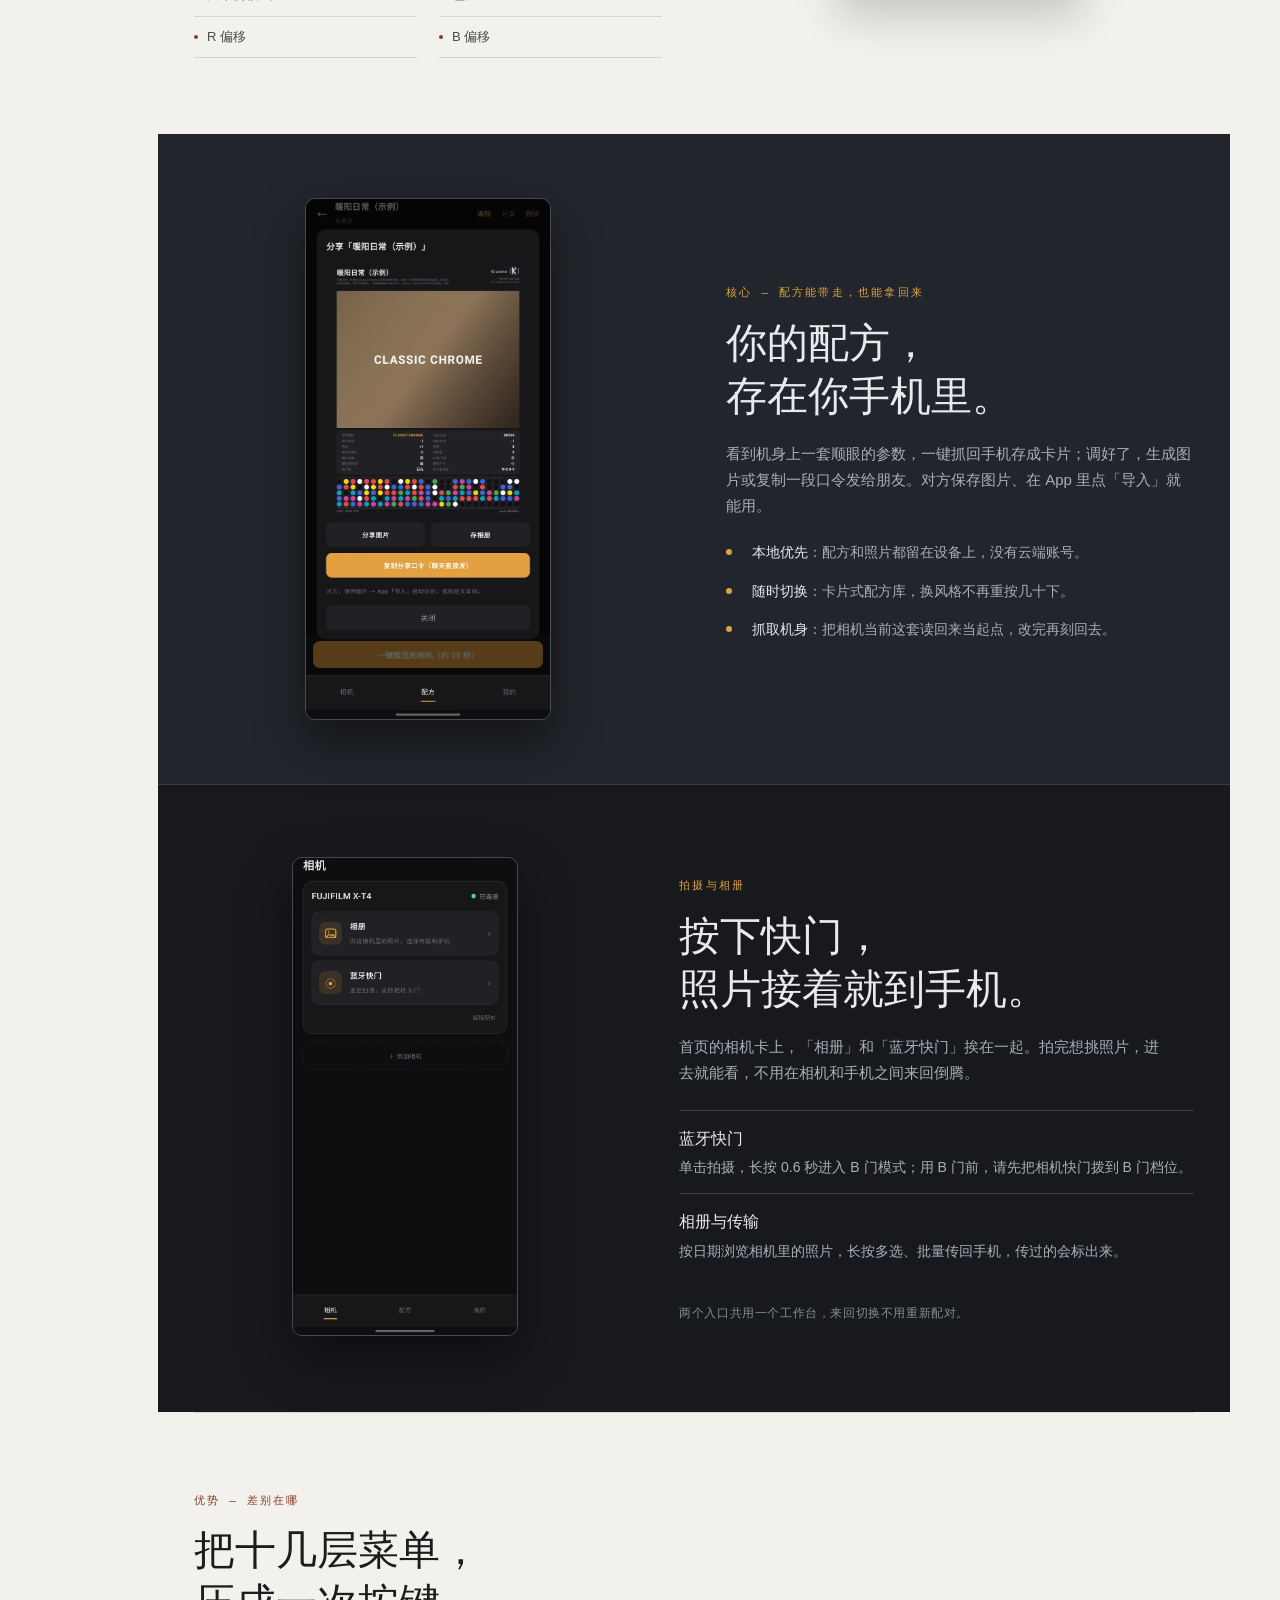
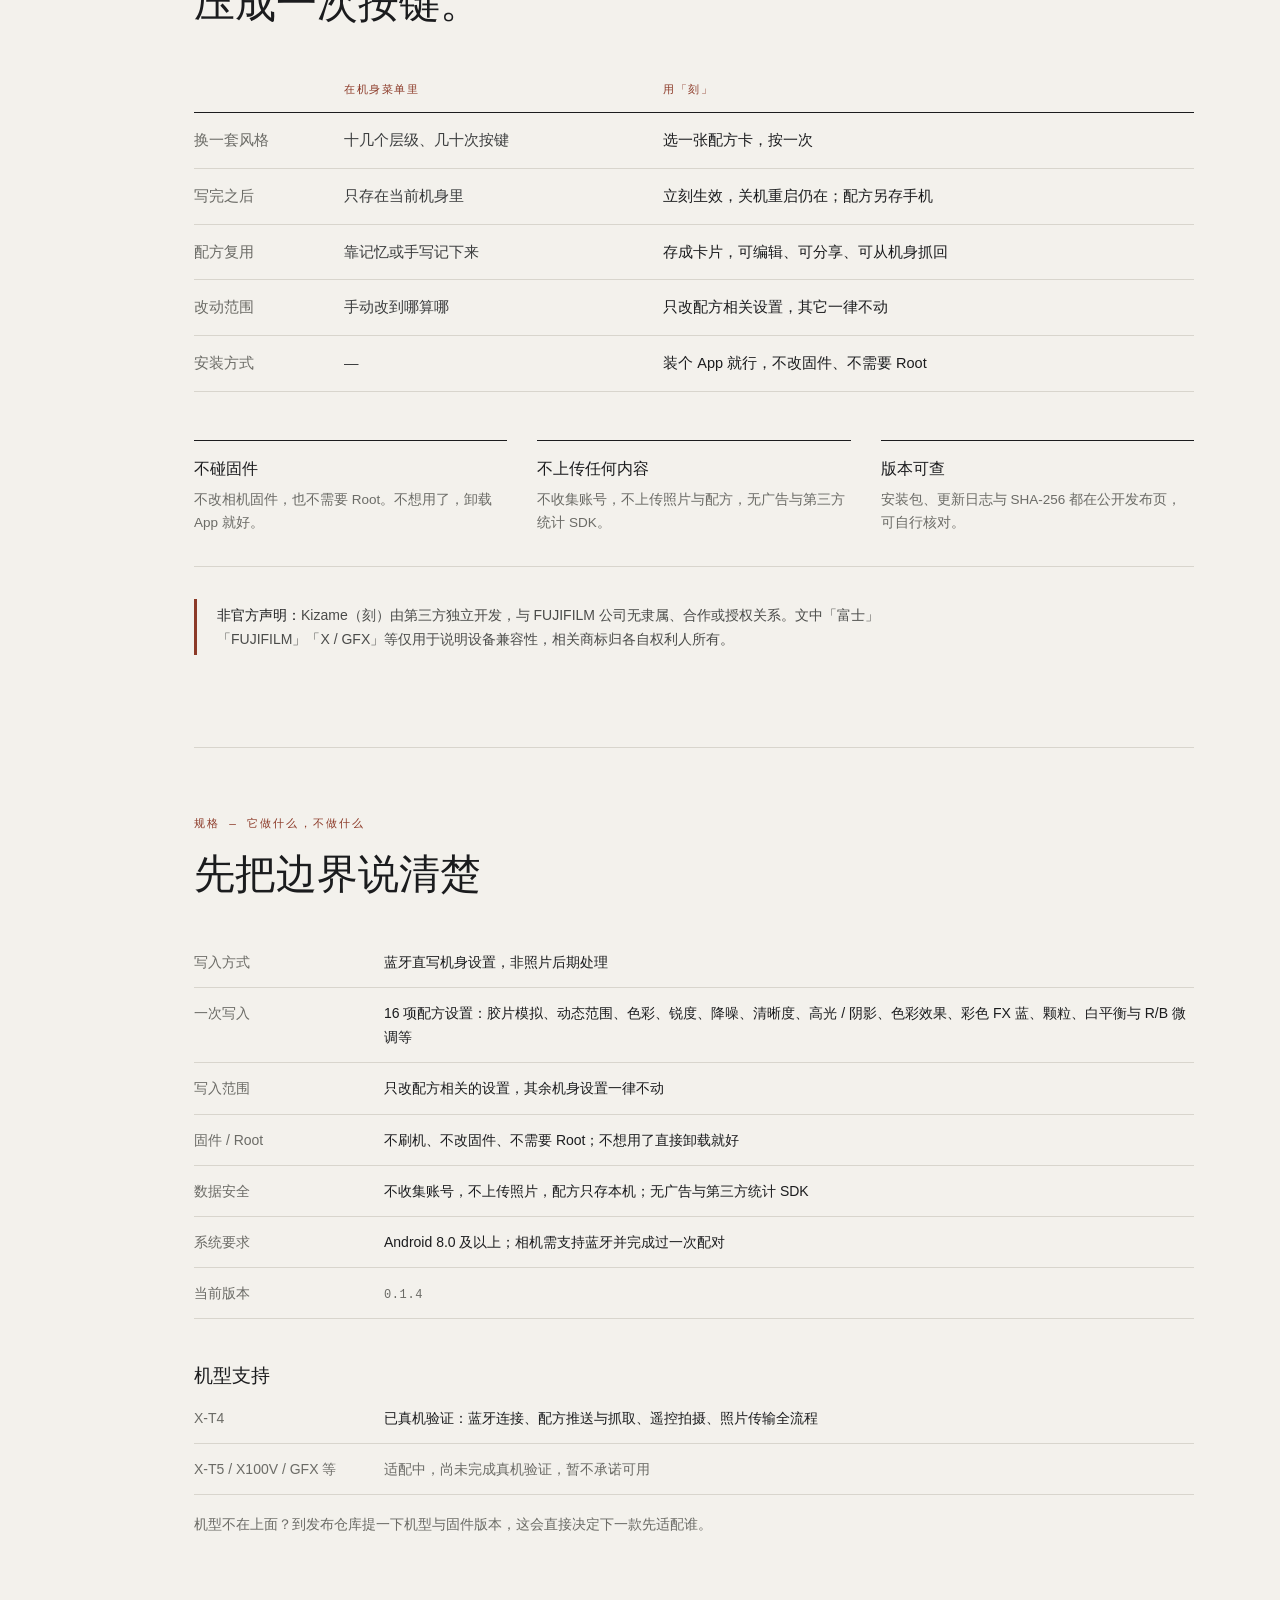
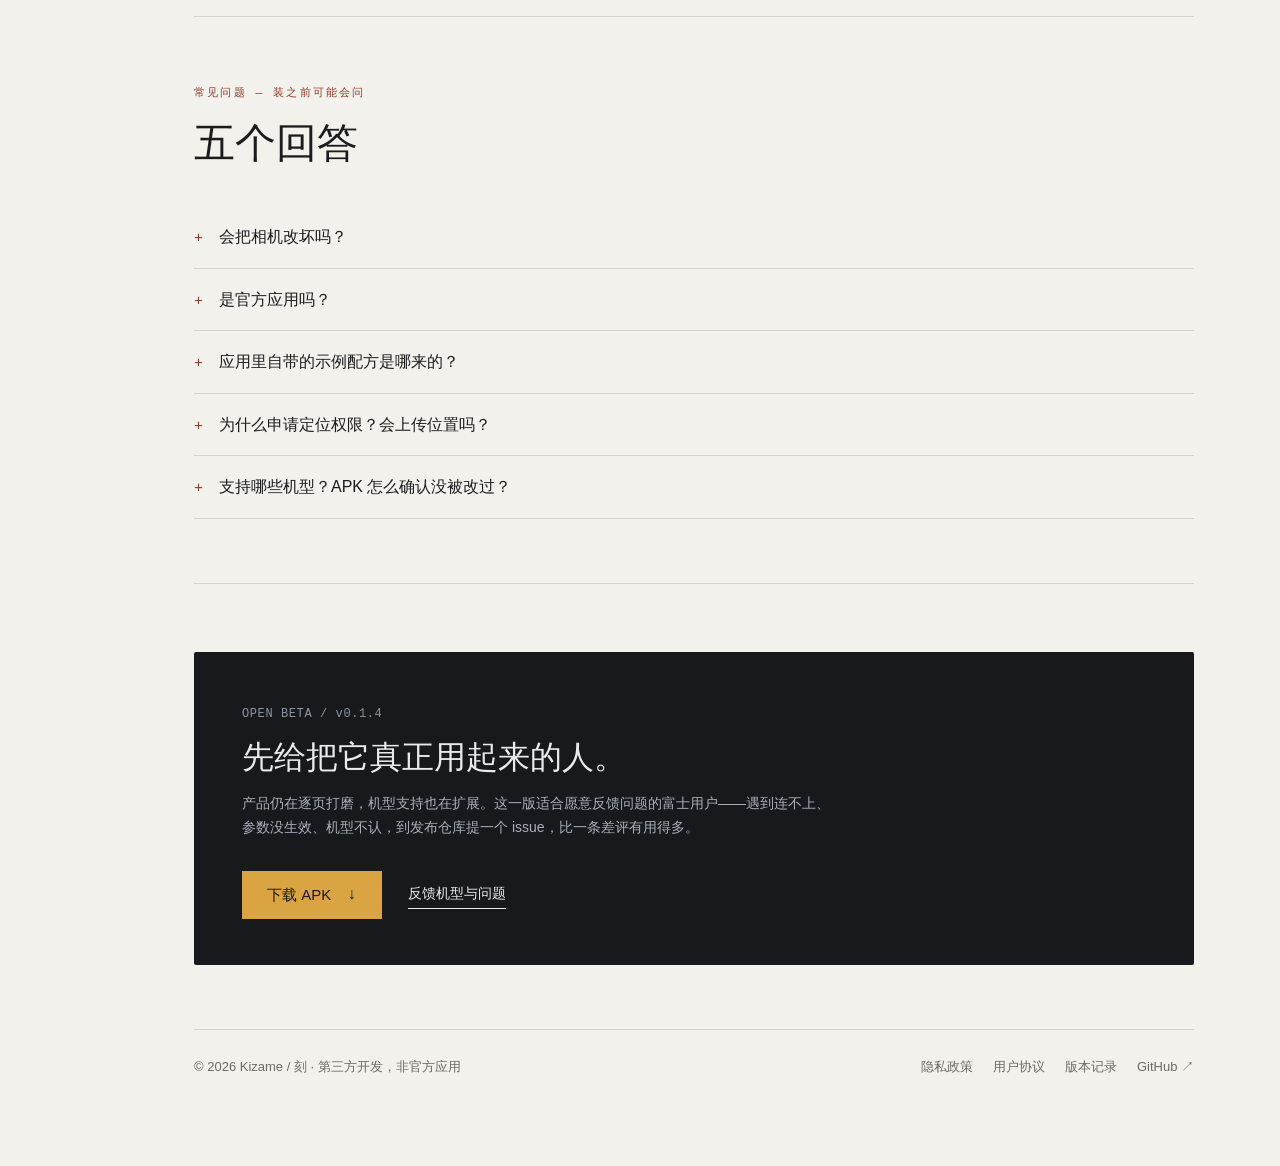
==== commit 3036006a: "首页版本号更新到 0.1.4" ====
--- a/index.html
+++ b/index.html
@@ -399,7 +399,7 @@
       <!-- ========== HERO ========== -->
       <section class="hero" id="download" aria-labelledby="hero-title">
         <div class="hero__copy">
-          <span class="eyebrow">第三方工具 · ANDROID · v0.1.3</span>
+          <span class="eyebrow">第三方工具 · ANDROID · v0.1.4</span>
           <h1 id="hero-title">一键把配方<br>刻进机身</h1>
           <p class="lede">选好配方，点一下，相机里的胶片模拟、白平衡、高光阴影、颗粒与清晰度当场全变。16 个参数一次写进机身，写完就生效，关机重启还在。</p>
           <p class="muted small">不是手机滤镜，不是给照片套色。改的是相机本身的设置。</p>
@@ -607,7 +607,7 @@
             <tr><th>固件 / Root</th><td>不刷机、不改固件、不需要 Root；不想用了直接卸载就好</td></tr>
             <tr><th>数据安全</th><td>不收集账号，不上传照片，配方只存本机；无广告与第三方统计 SDK</td></tr>
             <tr><th>系统要求</th><td>Android 8.0 及以上；相机需支持蓝牙并完成过一次配对</td></tr>
-            <tr><th>当前版本</th><td><span class="mono">0.1.3</span></td></tr>
+            <tr><th>当前版本</th><td><span class="mono">0.1.4</span></td></tr>
           </tbody>
         </table>
 
@@ -654,7 +654,7 @@
       <!-- ========== 下载板 ========== -->
       <section class="sec sec--tight">
         <div class="plate reveal">
-          <span class="mono">OPEN BETA / v0.1.3</span>
+          <span class="mono">OPEN BETA / v0.1.4</span>
           <h2>先给把它真正用起来的人。</h2>
           <p>产品仍在逐页打磨，机型支持也在扩展。这一版适合愿意反馈问题的富士用户——遇到连不上、参数没生效、机型不认，到发布仓库提一个 issue，比一条差评有用得多。</p>
           <div class="actions">
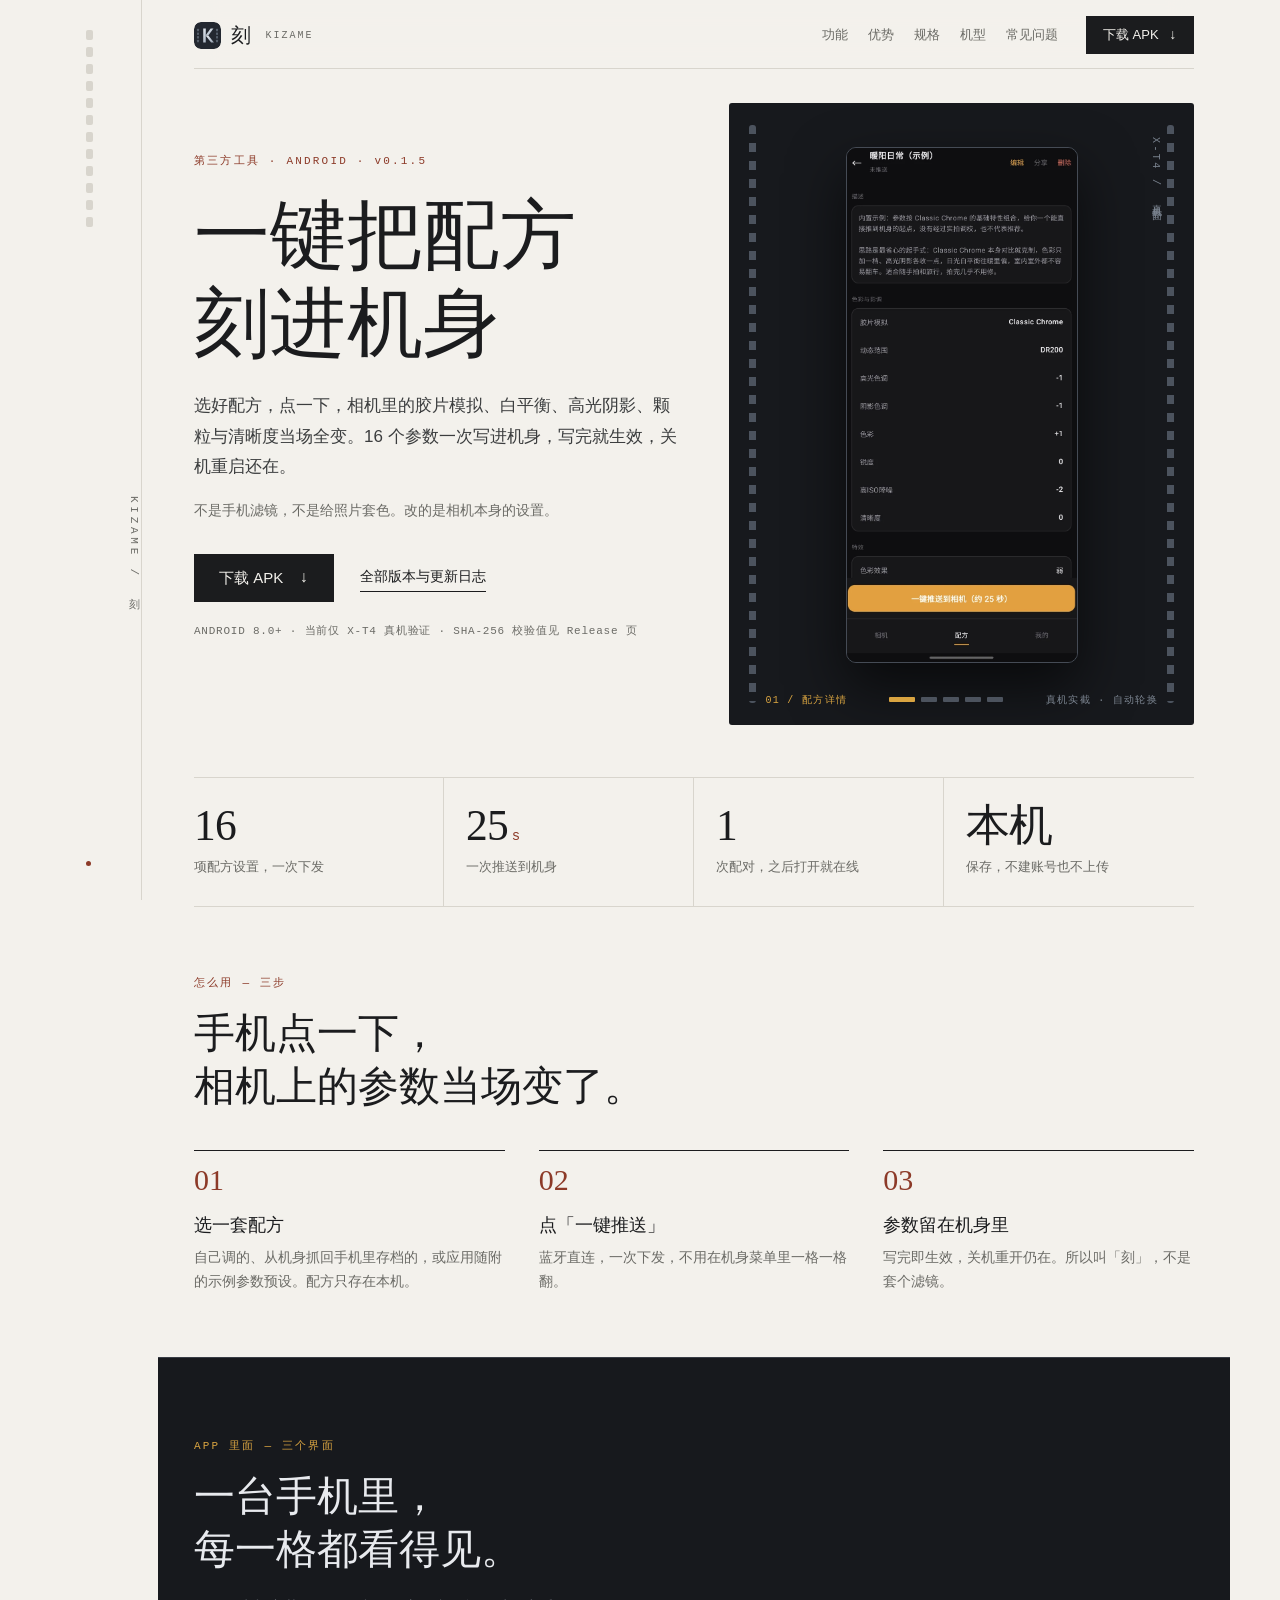
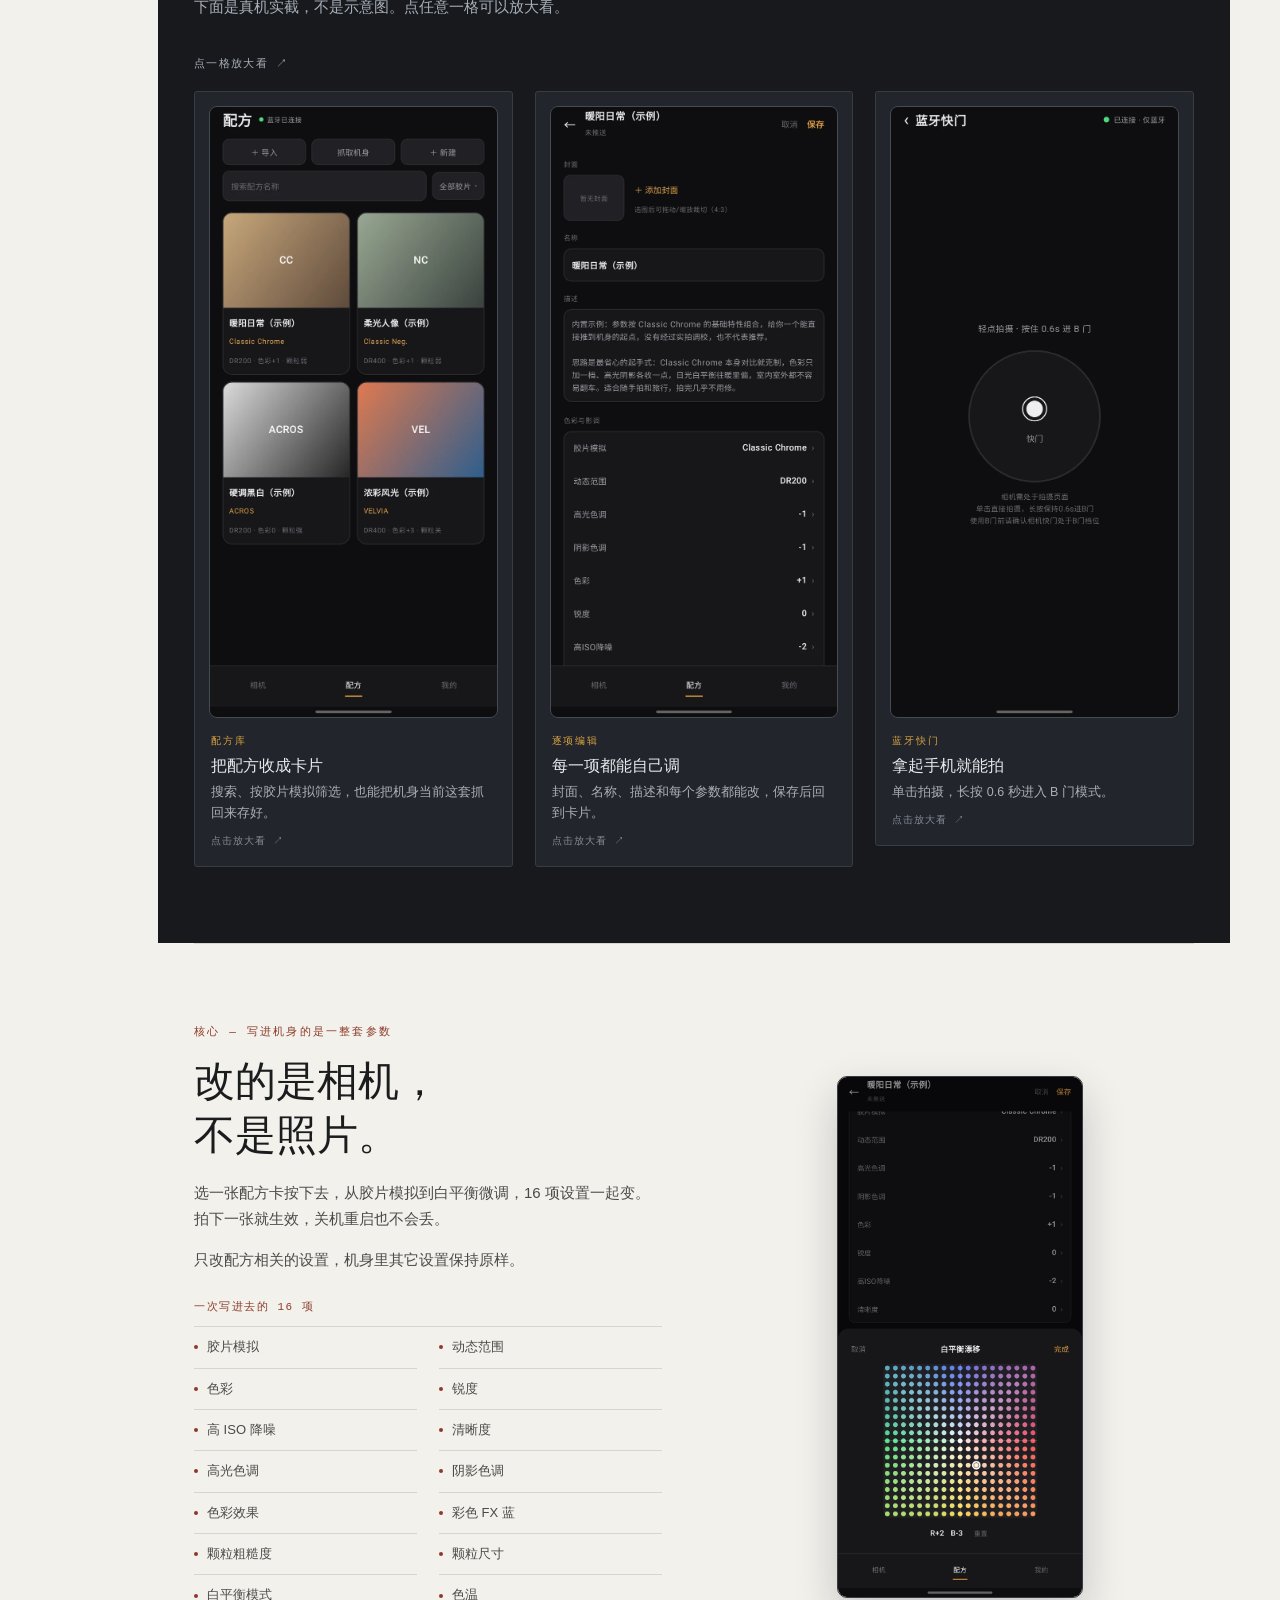
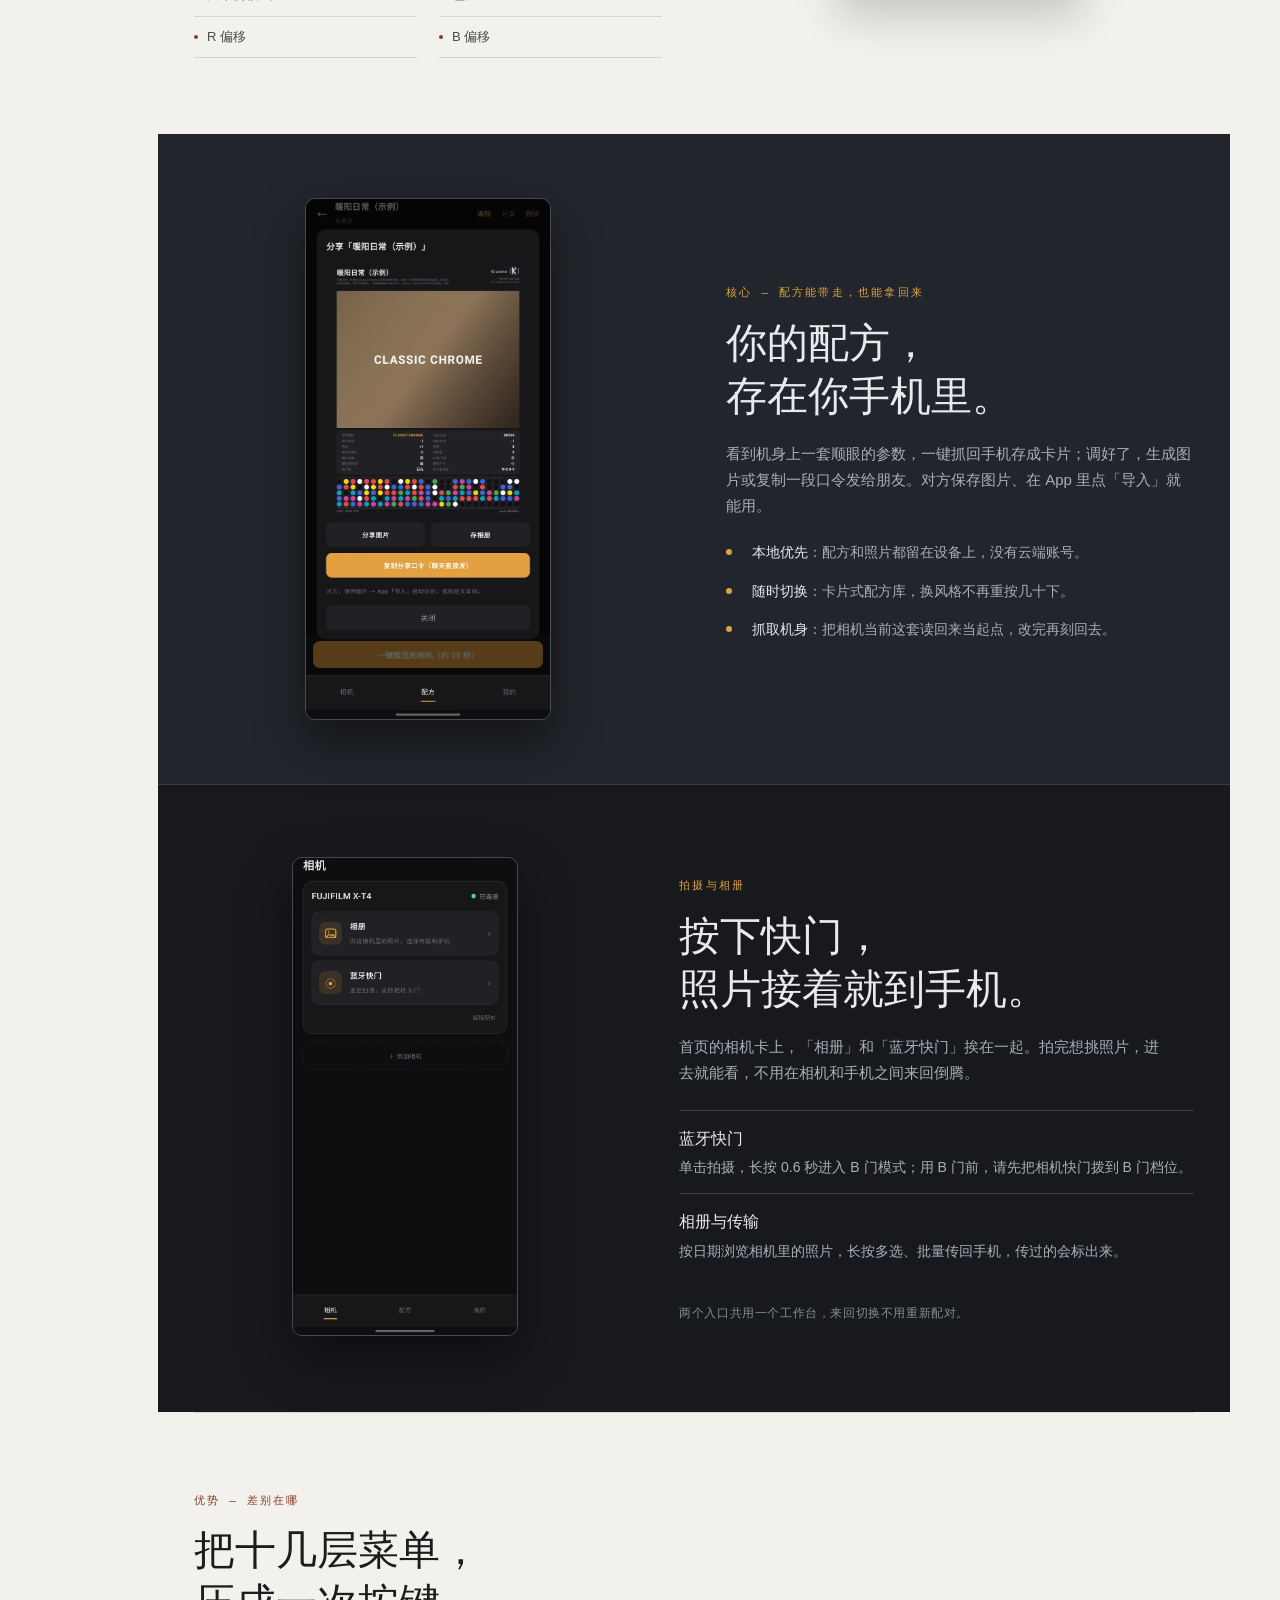
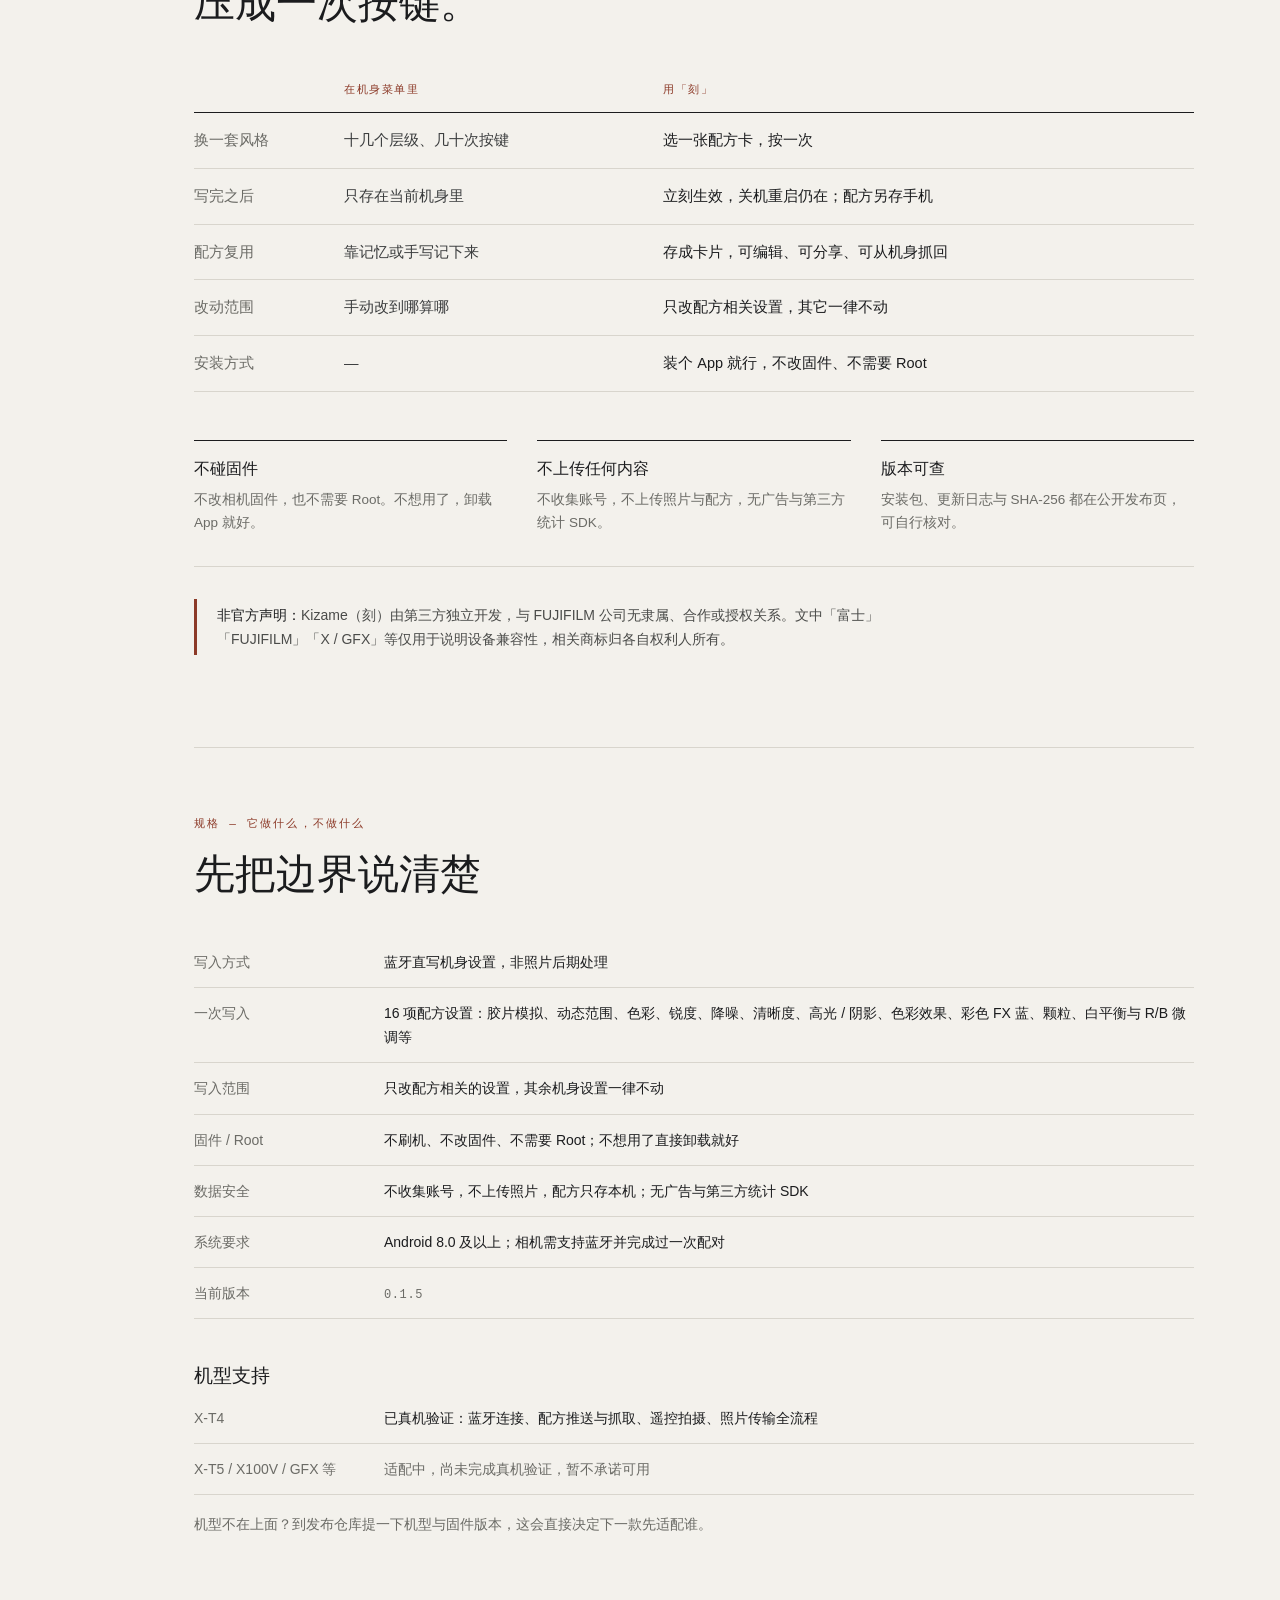
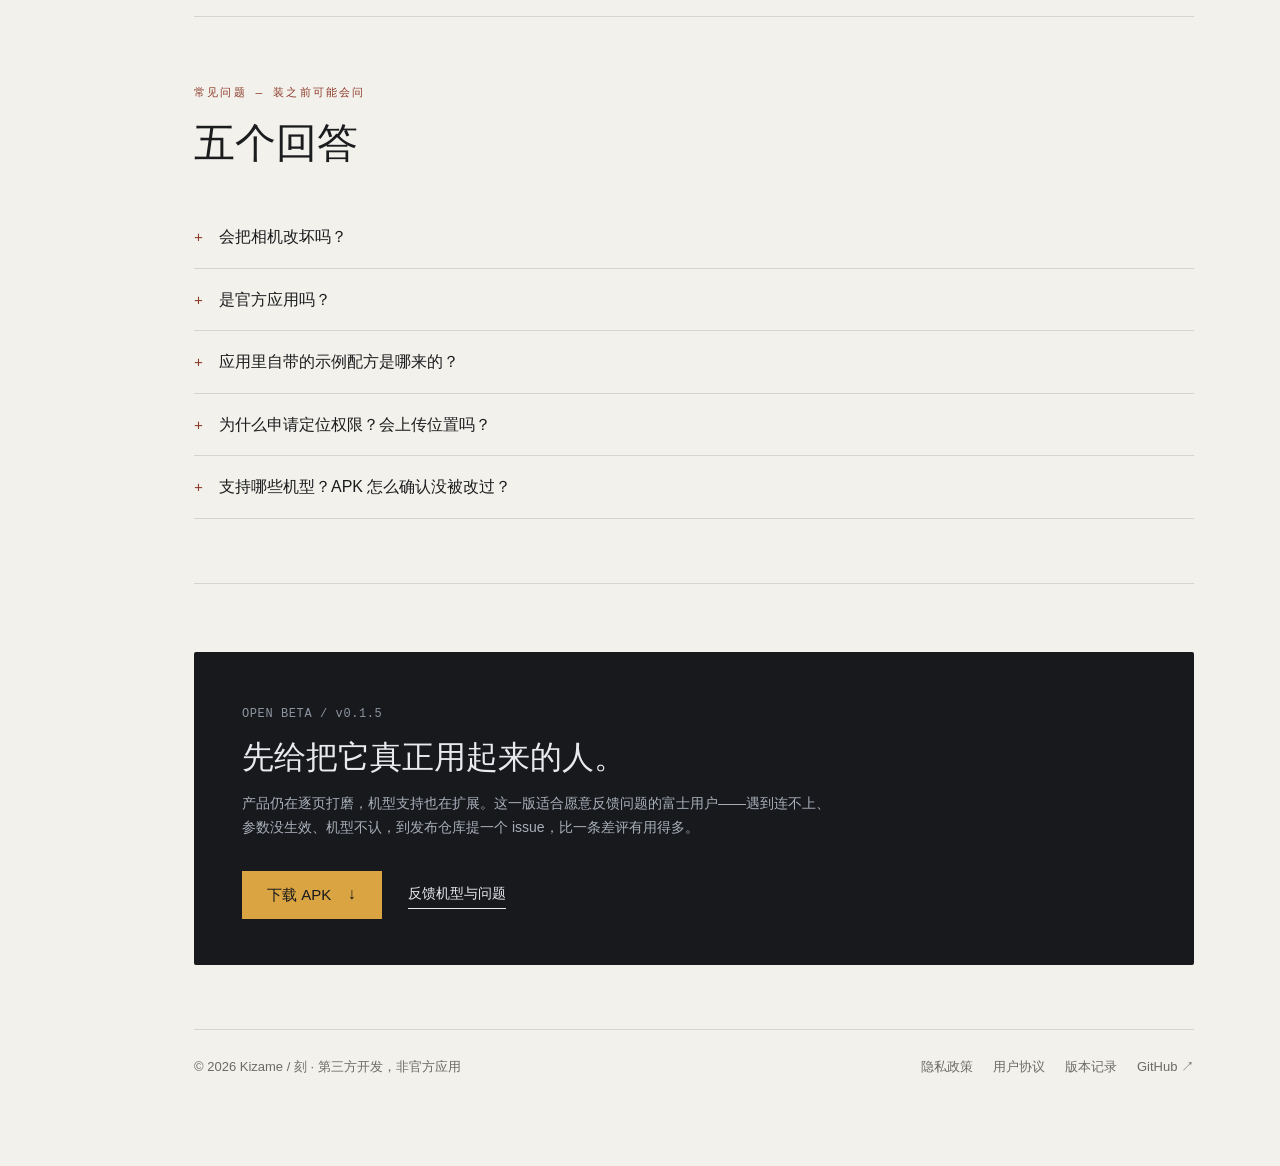
==== commit 5b731ebe: "首页版本号更新到 0.1.5" ====
--- a/index.html
+++ b/index.html
@@ -399,7 +399,7 @@
       <!-- ========== HERO ========== -->
       <section class="hero" id="download" aria-labelledby="hero-title">
         <div class="hero__copy">
-          <span class="eyebrow">第三方工具 · ANDROID · v0.1.4</span>
+          <span class="eyebrow">第三方工具 · ANDROID · v0.1.5</span>
           <h1 id="hero-title">一键把配方<br>刻进机身</h1>
           <p class="lede">选好配方，点一下，相机里的胶片模拟、白平衡、高光阴影、颗粒与清晰度当场全变。16 个参数一次写进机身，写完就生效，关机重启还在。</p>
           <p class="muted small">不是手机滤镜，不是给照片套色。改的是相机本身的设置。</p>
@@ -607,7 +607,7 @@
             <tr><th>固件 / Root</th><td>不刷机、不改固件、不需要 Root；不想用了直接卸载就好</td></tr>
             <tr><th>数据安全</th><td>不收集账号，不上传照片，配方只存本机；无广告与第三方统计 SDK</td></tr>
             <tr><th>系统要求</th><td>Android 8.0 及以上；相机需支持蓝牙并完成过一次配对</td></tr>
-            <tr><th>当前版本</th><td><span class="mono">0.1.4</span></td></tr>
+            <tr><th>当前版本</th><td><span class="mono">0.1.5</span></td></tr>
           </tbody>
         </table>
 
@@ -654,7 +654,7 @@
       <!-- ========== 下载板 ========== -->
       <section class="sec sec--tight">
         <div class="plate reveal">
-          <span class="mono">OPEN BETA / v0.1.4</span>
+          <span class="mono">OPEN BETA / v0.1.5</span>
           <h2>先给把它真正用起来的人。</h2>
           <p>产品仍在逐页打磨，机型支持也在扩展。这一版适合愿意反馈问题的富士用户——遇到连不上、参数没生效、机型不认，到发布仓库提一个 issue，比一条差评有用得多。</p>
           <div class="actions">
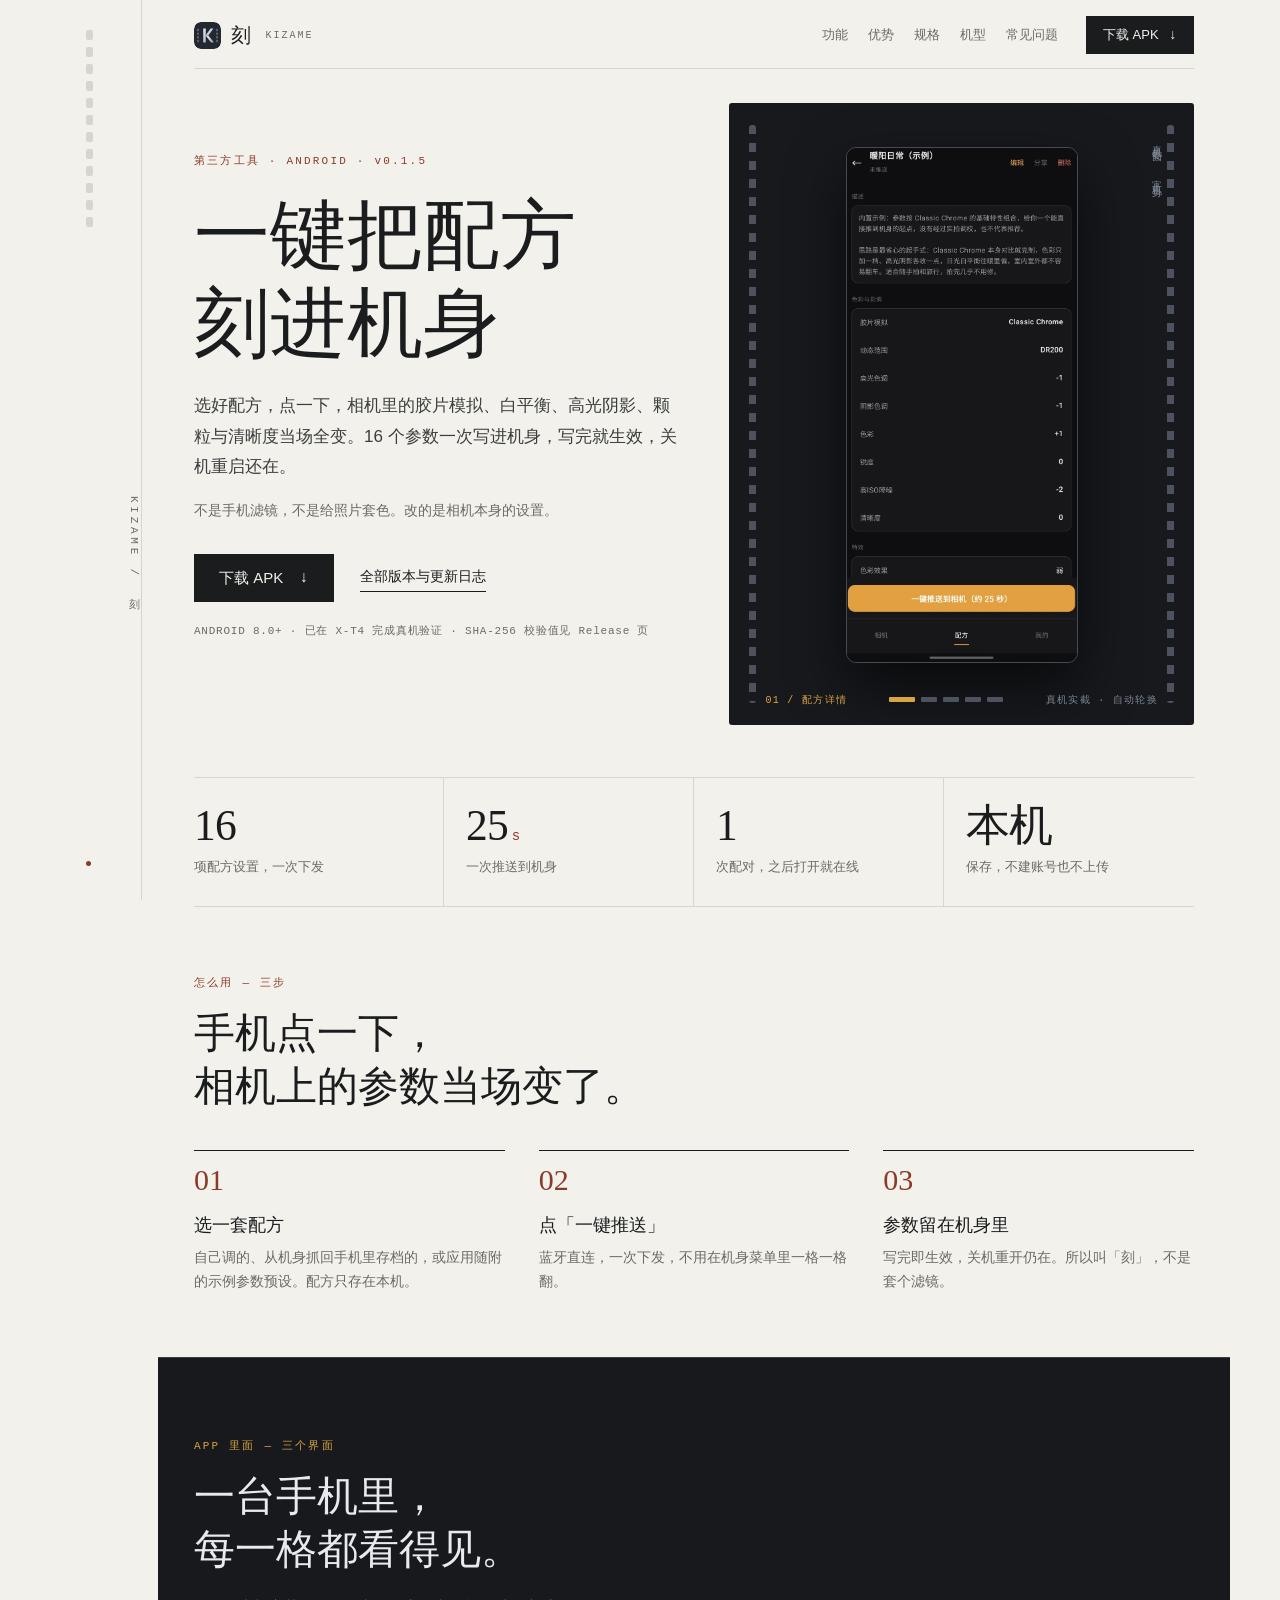
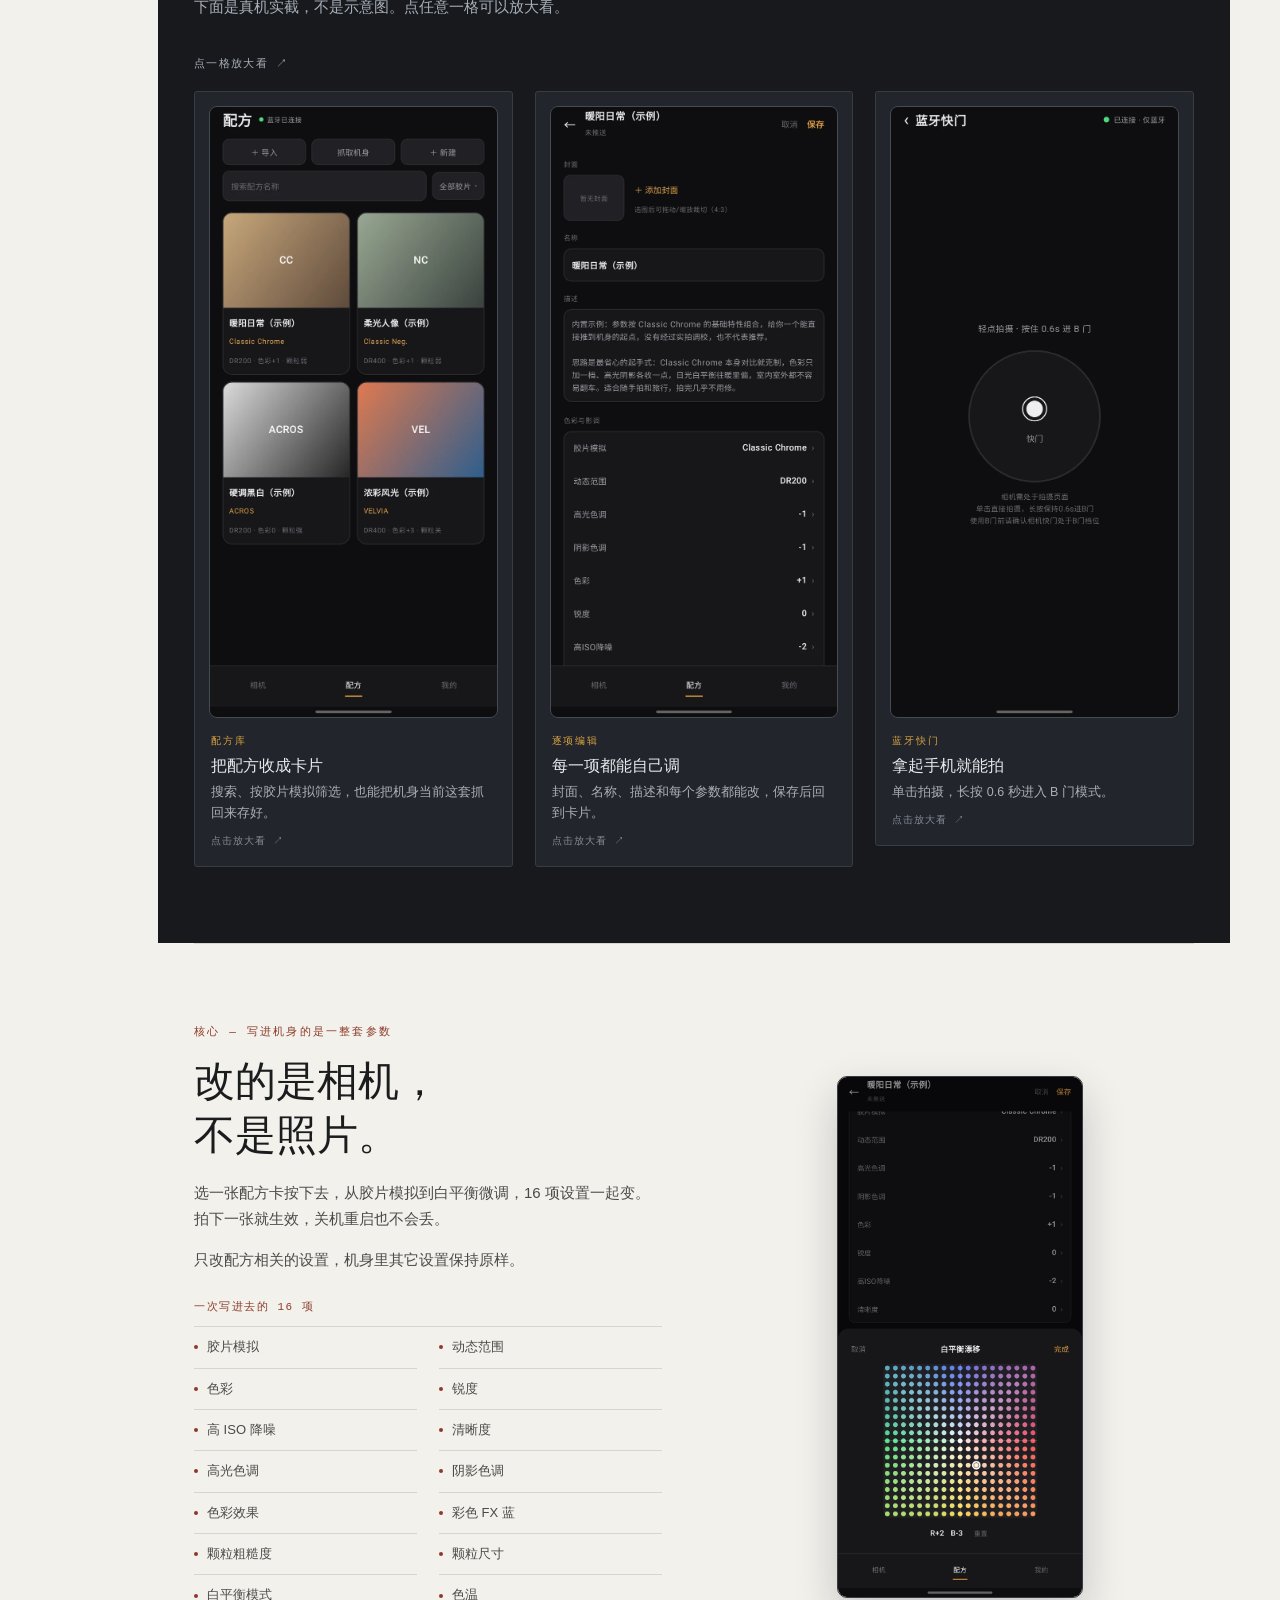
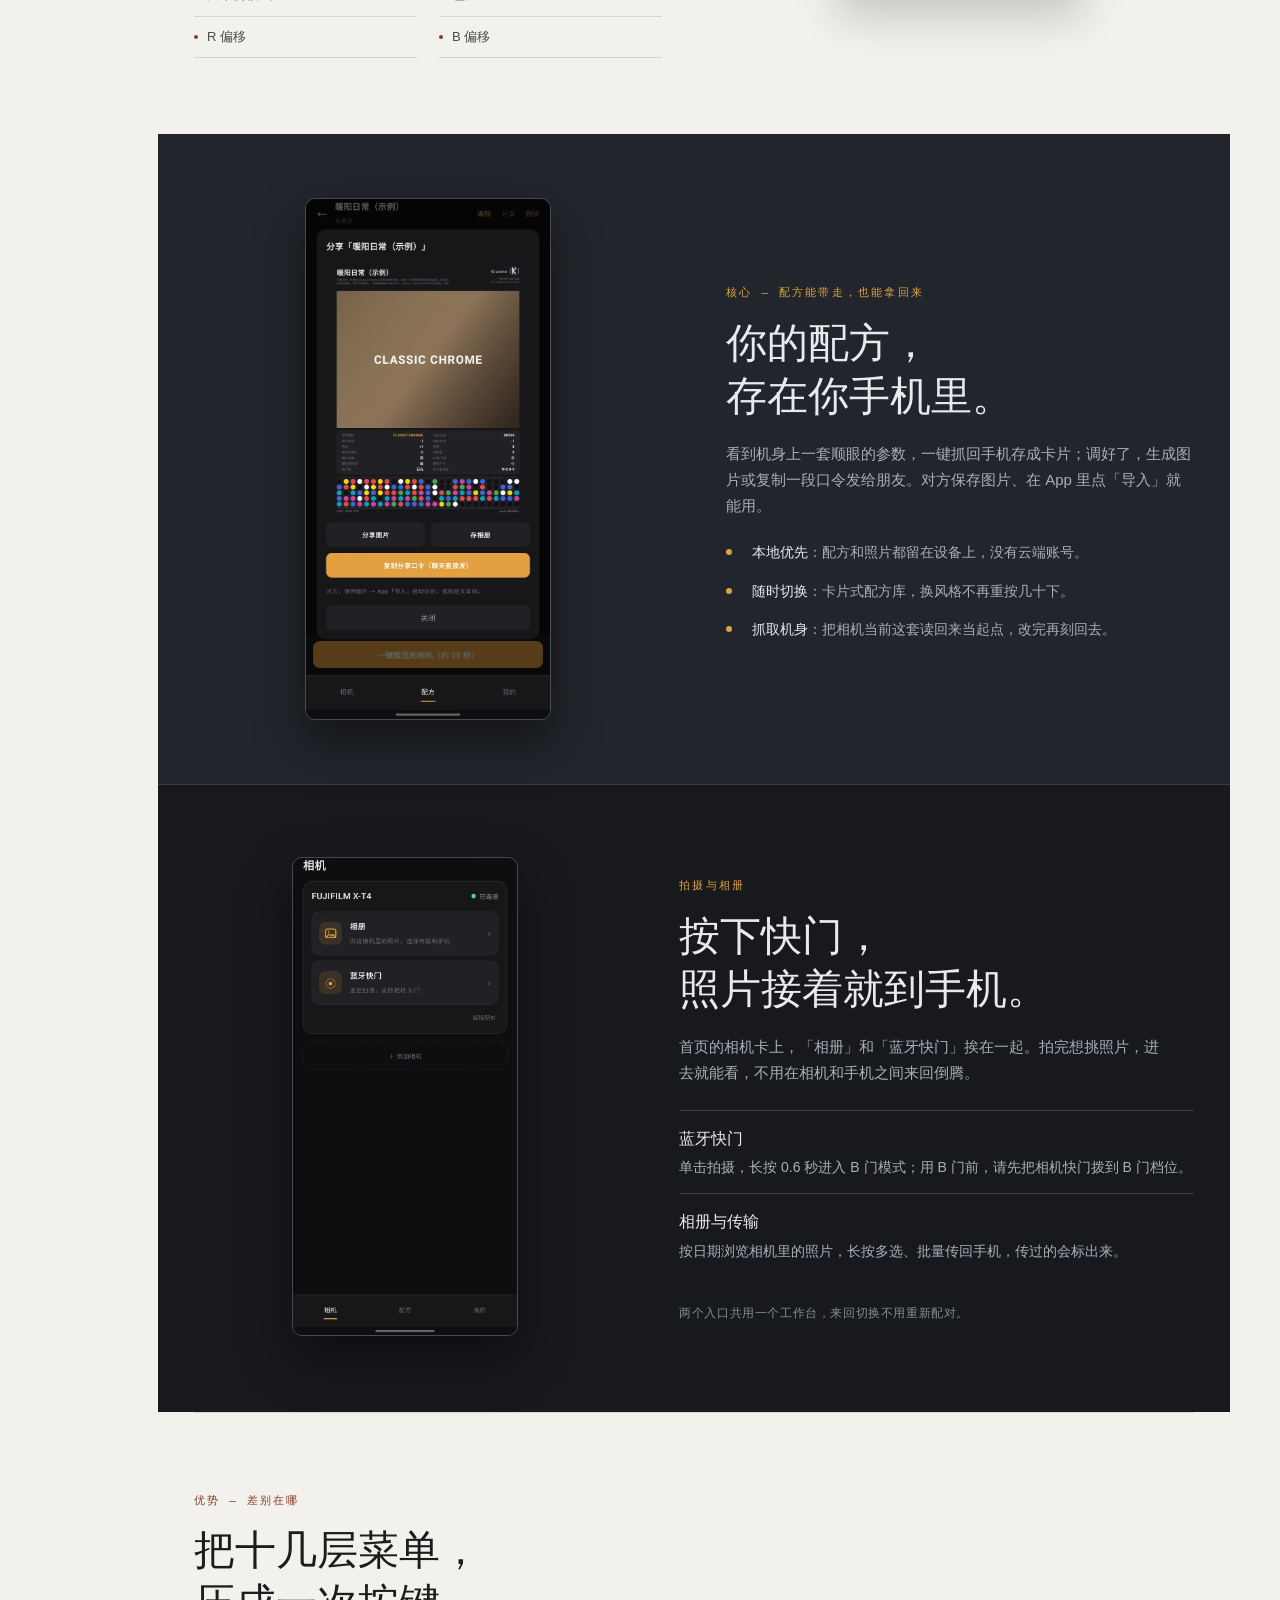
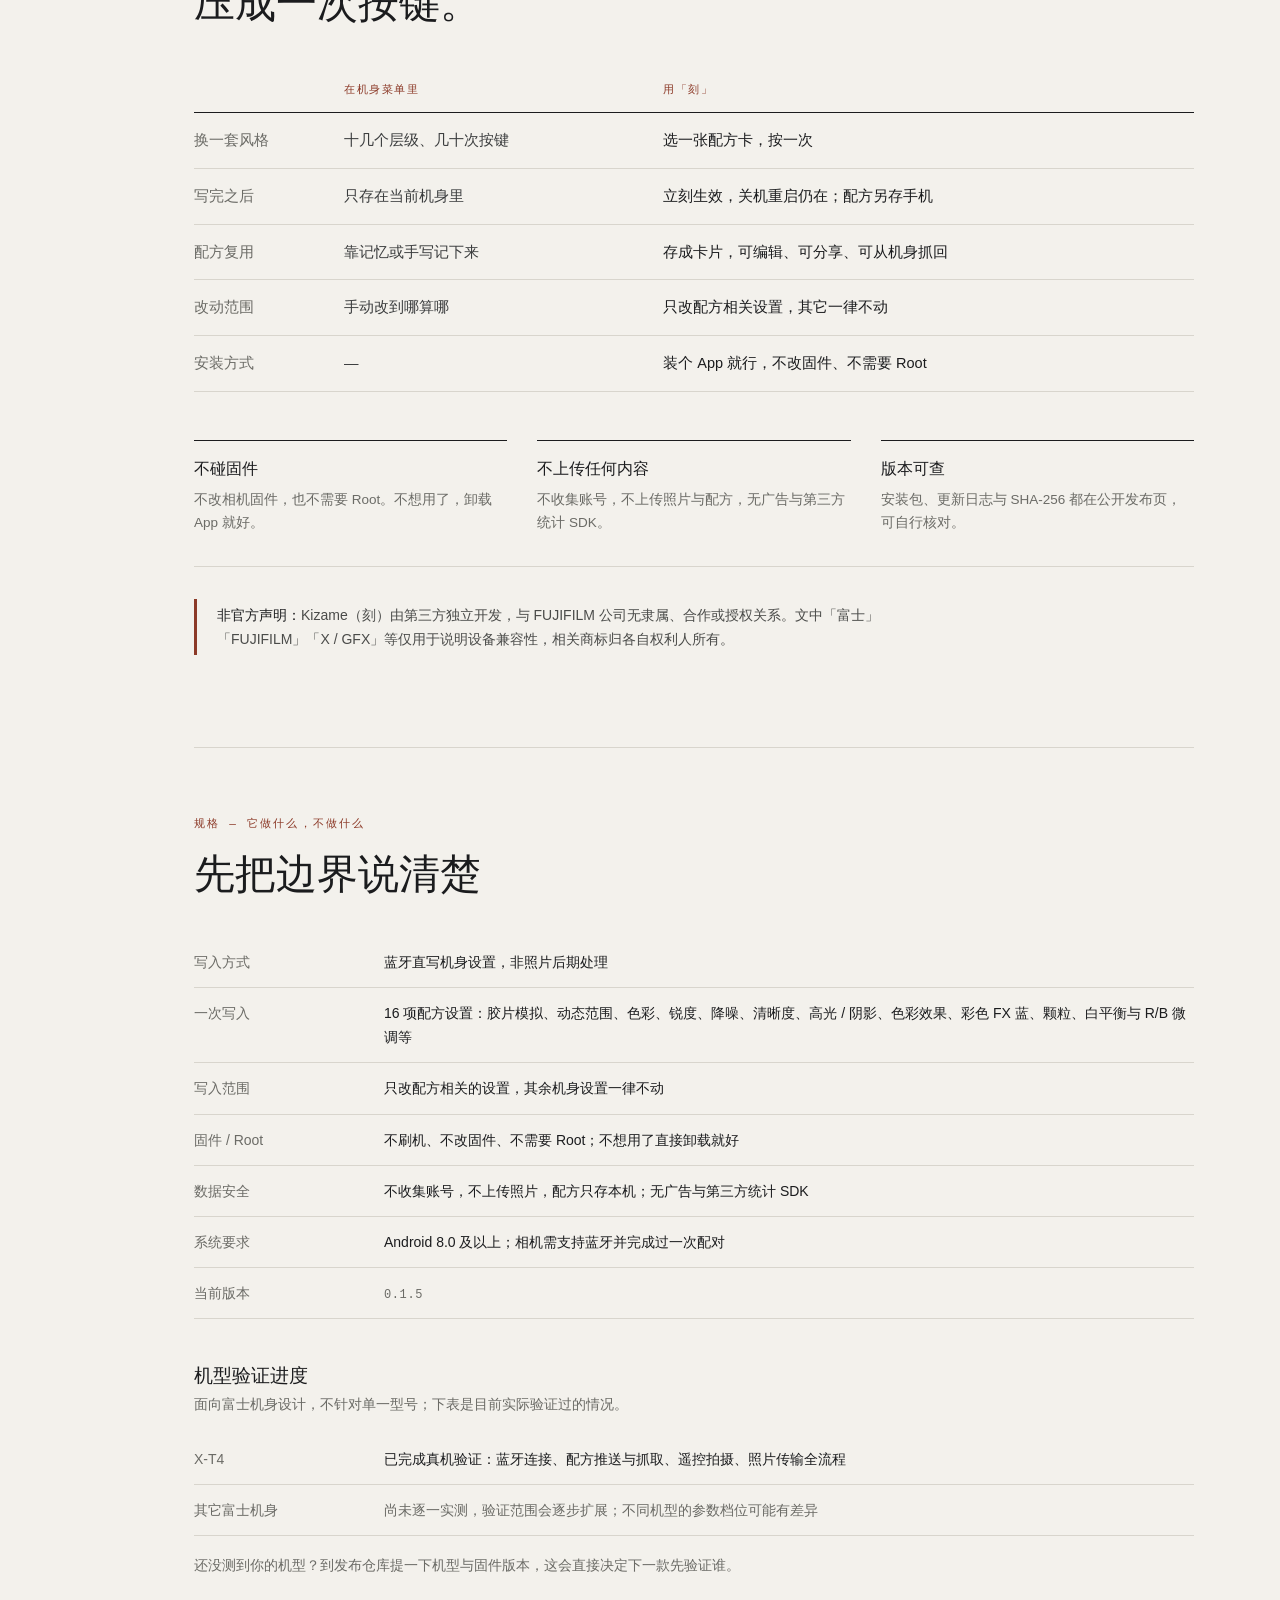
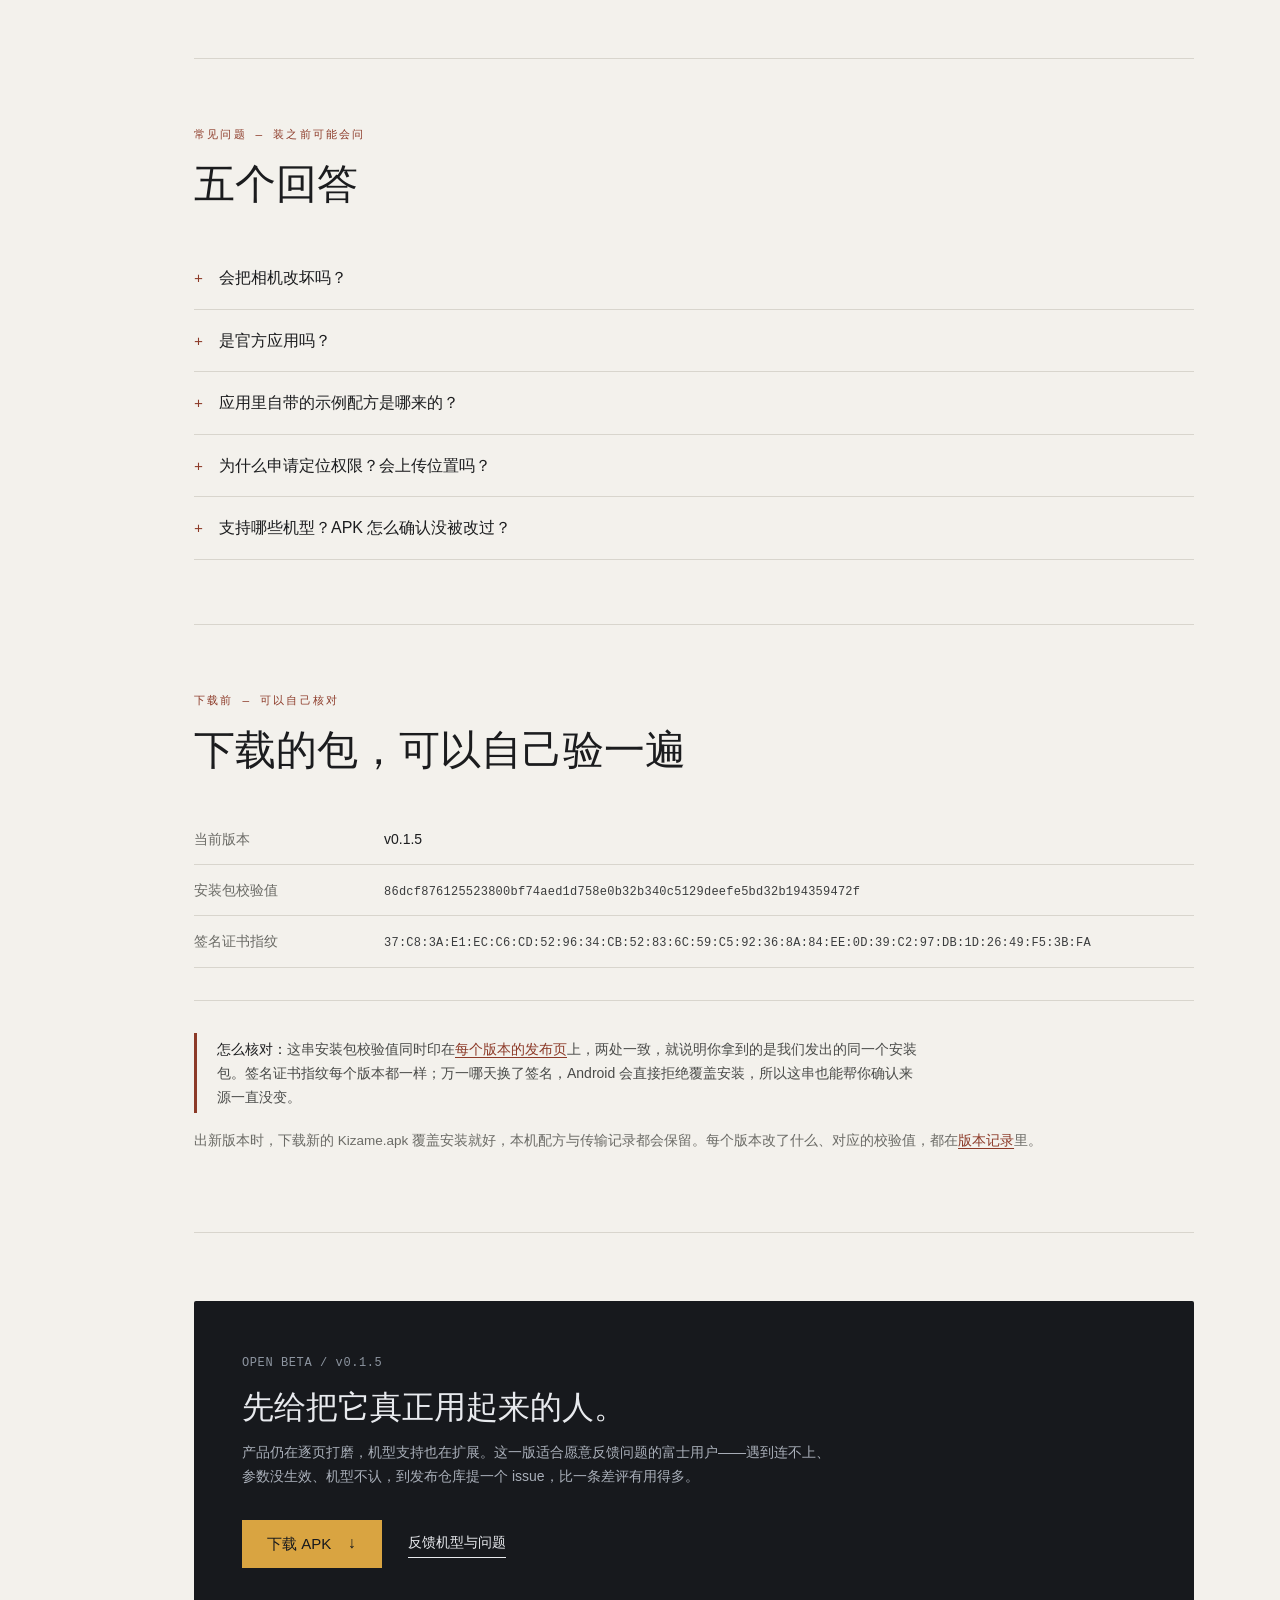
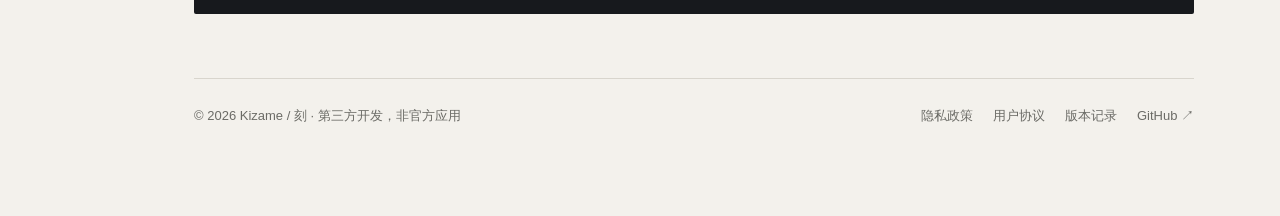
==== commit ab6aef65: "docs: 更新官网文件" ====
--- a/index.html
+++ b/index.html
@@ -15,9 +15,25 @@
 <head>
 <meta charset="utf-8">
 <meta name="viewport" content="width=device-width, initial-scale=1">
-<title>刻 Kizame — 一键把配方刻进机身</title>
-<meta name="description" content="Kizame 通过蓝牙把一整套配方直接写进富士相机机身。16 个参数一次下发，不翻菜单，关机不丢。第三方开发，非官方应用。">
+<title>刻 Kizame — 富士相机胶片模拟配方工具，APK 下载</title>
+<meta name="description" content="刻 Kizame 是一款给富士相机用的第三方 Android 工具：通过蓝牙把胶片模拟、白平衡、颗粒等 16 项配方设置一次写进相机机身，关机重启仍在。无需账号、不上传数据，官网提供 APK 下载与校验值。非官方应用。">
+<link rel="canonical" href="https://mintj572.github.io/kizame-releases/">
+<meta name="robots" content="index,follow,max-image-preview:large">
 <meta name="theme-color" content="#F3F1EC">
+<meta property="og:type" content="website">
+<meta property="og:site_name" content="刻 Kizame">
+<meta property="og:locale" content="zh_CN">
+<meta property="og:title" content="刻 Kizame — 一键把配方刻进富士机身">
+<meta property="og:description" content="16 项胶片模拟配方参数，蓝牙一次写进相机机身。无需账号、不上传数据，APK 官网直下。">
+<meta property="og:url" content="https://mintj572.github.io/kizame-releases/">
+<meta property="og:image" content="https://mintj572.github.io/kizame-releases/img/og.png">
+<meta property="og:image:width" content="1200">
+<meta property="og:image:height" content="630">
+<meta property="og:image:alt" content="刻 Kizame 官网：一键把配方刻进富士相机机身">
+<meta name="twitter:card" content="summary_large_image">
+<meta name="twitter:title" content="刻 Kizame — 一键把配方刻进富士机身">
+<meta name="twitter:description" content="16 项胶片模拟配方参数，蓝牙一次写进相机机身。">
+<meta name="twitter:image" content="https://mintj572.github.io/kizame-releases/img/og.png">
 <link rel="icon" href="data:image/svg+xml,%3Csvg xmlns='http://www.w3.org/2000/svg' viewBox='0 0 48 48'%3E%3Crect width='48' height='48' rx='12' fill='%23232830'/%3E%3Ctext x='24' y='34' font-size='29' font-family='Georgia' text-anchor='middle' fill='%23CDD4DE'%3EK%3C/text%3E%3C/svg%3E">
 <script>if(!window.matchMedia('(prefers-reduced-motion: reduce)').matches){document.documentElement.className+=' js';}</script>
 <style>
@@ -98,6 +114,8 @@
 .muted{color:var(--muted)}
 .small{font-size:13.5px}
 .mono{font:400 12px/1.6 var(--mono);letter-spacing:.05em}
+.hash{font:400 12px/1.7 var(--mono);letter-spacing:.02em;word-break:break-all;overflow-wrap:anywhere;color:#3B3D3E}
+.section-link{color:var(--oxide);text-decoration:underline;text-underline-offset:3px;text-decoration-thickness:1px}
 .rule{height:1px;background:var(--line);margin:32px 0}
 .sec-head{max-width:36em;margin-bottom:36px}
 .sec-head p{color:var(--muted);font-size:15px;margin:0}
@@ -407,11 +425,11 @@
             <a class="btn" href="https://github.com/mintj572/kizame-releases/releases/latest/download/Kizame.apk">下载 APK <span class="arw">↓</span></a>
             <a class="btn-quiet" href="https://github.com/mintj572/kizame-releases/releases">全部版本与更新日志</a>
           </div>
-          <p class="meta-line">ANDROID 8.0+ · 当前仅 X-T4 真机验证 · SHA-256 校验值见 Release 页</p>
+          <p class="meta-line">ANDROID 8.0+ · 已在 X-T4 完成真机验证 · SHA-256 校验值见 Release 页</p>
         </div>
 
         <div class="stage">
-          <span class="stage__tag">X-T4 / 真机界面</span>
+          <span class="stage__tag">真机界面 / 富士机身</span>
           <div class="reel" id="reel" role="group" aria-roledescription="轮播" aria-label="App 界面，自动轮换，可点下方短线切换">
             <div class="reel__slide is-active">
               <img class="shot" src="img/04-recipe-detail.webp" alt="配方详情页：列出胶片模拟、动态范围、高光阴影、色彩、锐度等参数，底部是琥珀色的「一键推送到相机」按钮" width="720" height="1600" fetchpriority="high">
@@ -552,7 +570,7 @@
       <section class="sec sec--base" aria-labelledby="shoot-title">
         <div class="shoot">
           <div class="deep__media reveal">
-            <img class="shot" src="img/01-home.webp" alt="首页相机卡：显示 FUJIFILM X-T4 已连接，下面有相册与蓝牙快门两个入口" width="720" height="1600" loading="lazy">
+            <img class="shot" src="img/01-home.webp" alt="首页相机卡：显示相机已连接，下面有相册与蓝牙快门两个入口" width="720" height="1600" loading="lazy">
           </div>
           <div class="reveal">
             <span class="eyebrow">拍摄与相册</span>
@@ -611,14 +629,15 @@
           </tbody>
         </table>
 
-        <h3 class="subhead" id="models">机型支持</h3>
+        <h3 class="subhead" id="models">机型验证进度</h3>
+        <p class="small muted" style="margin:0 0 18px">面向富士机身设计，不针对单一型号；下表是目前实际验证过的情况。</p>
         <table class="spec reveal">
           <tbody>
-            <tr><th>X-T4</th><td>已真机验证：蓝牙连接、配方推送与抓取、遥控拍摄、照片传输全流程</td></tr>
-            <tr><th>X-T5 / X100V / GFX 等</th><td class="muted">适配中，尚未完成真机验证，暂不承诺可用</td></tr>
+            <tr><th>X-T4</th><td>已完成真机验证：蓝牙连接、配方推送与抓取、遥控拍摄、照片传输全流程</td></tr>
+            <tr><th>其它富士机身</th><td class="muted">尚未逐一实测，验证范围会逐步扩展；不同机型的参数档位可能有差异</td></tr>
           </tbody>
         </table>
-        <p class="small muted" style="margin-top:18px">机型不在上面？到发布仓库提一下机型与固件版本，这会直接决定下一款先适配谁。</p>
+        <p class="small muted" style="margin-top:18px">还没测到你的机型？到发布仓库提一下机型与固件版本，这会直接决定下一款先验证谁。</p>
       </section>
 
       <!-- ========== FAQ ========== -->
@@ -646,9 +665,27 @@
           </details>
           <details>
             <summary>支持哪些机型？APK 怎么确认没被改过？</summary>
-            <p>目前只有 X-T4 完成真机验证，其它机型仍在适配，具体见上方机型清单；当前仅有 Android 版本。每个版本都发布在 GitHub Releases，附更新日志与 SHA-256 校验值，安装前可自行核对；本项目不通过任何第三方下载站分发安装包。</p>
+            <p>应用面向富士机身，不针对单一型号；目前已在 X-T4 完成完整真机验证，其它机身还没逐一实测，具体见上方验证进度；当前仅有 Android 版本。每个版本都发布在 GitHub Releases，附更新日志与 SHA-256 校验值，安装前可自行核对；本项目不通过任何第三方下载站分发安装包。</p>
           </details>
         </div>
+      </section>
+
+      <!-- ========== 下载前核对 ========== -->
+      <section class="sec sec--tight" id="verify" aria-labelledby="verify-title">
+        <div class="sec-head reveal">
+          <span class="eyebrow">下载前 — 可以自己核对</span>
+          <h2 id="verify-title">下载的包，可以自己验一遍</h2>
+        </div>
+        <table class="spec reveal">
+          <tbody>
+            <tr><th>当前版本</th><td>v0.1.5</td></tr>
+            <tr><th>安装包校验值</th><td><span class="hash">86dcf876125523800bf74aed1d758e0b32b340c5129deefe5bd32b194359472f</span></td></tr>
+            <tr><th>签名证书指纹</th><td><span class="hash">37:C8:3A:E1:EC:C6:CD:52:96:34:CB:52:83:6C:59:C5:92:36:8A:84:EE:0D:39:C2:97:DB:1D:26:49:F5:3B:FA</span></td></tr>
+          </tbody>
+        </table>
+        <div class="rule"></div>
+        <p class="notice"><strong>怎么核对：</strong>这串安装包校验值同时印在<a class="section-link" href="https://github.com/mintj572/kizame-releases/releases">每个版本的发布页</a>上，两处一致，就说明你拿到的是我们发出的同一个安装包。签名证书指纹每个版本都一样；万一哪天换了签名，Android 会直接拒绝覆盖安装，所以这串也能帮你确认来源一直没变。</p>
+        <p class="small muted" style="margin-top:14px">出新版本时，下载新的 Kizame.apk 覆盖安装就好，本机配方与传输记录都会保留。每个版本改了什么、对应的校验值，都在<a class="section-link" href="https://github.com/mintj572/kizame-releases/releases">版本记录</a>里。</p>
       </section>
 
       <!-- ========== 下载板 ========== -->
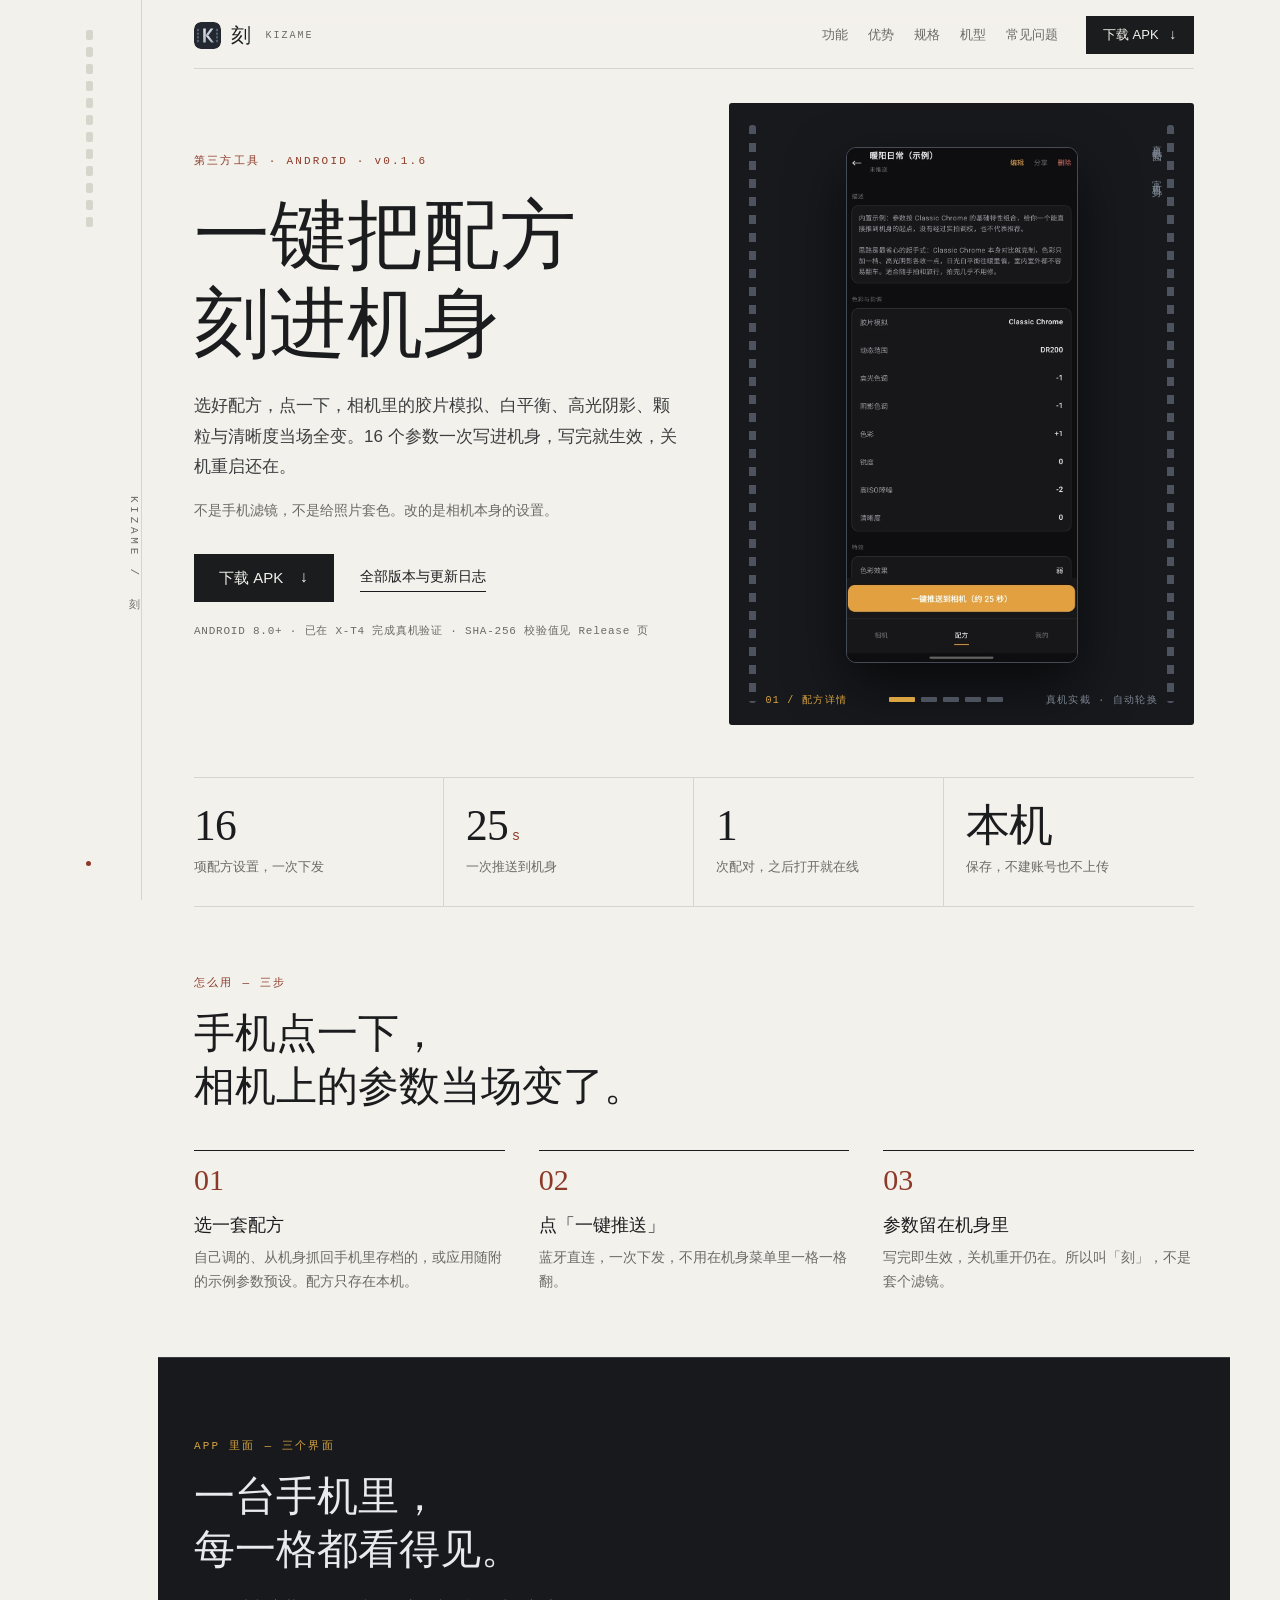
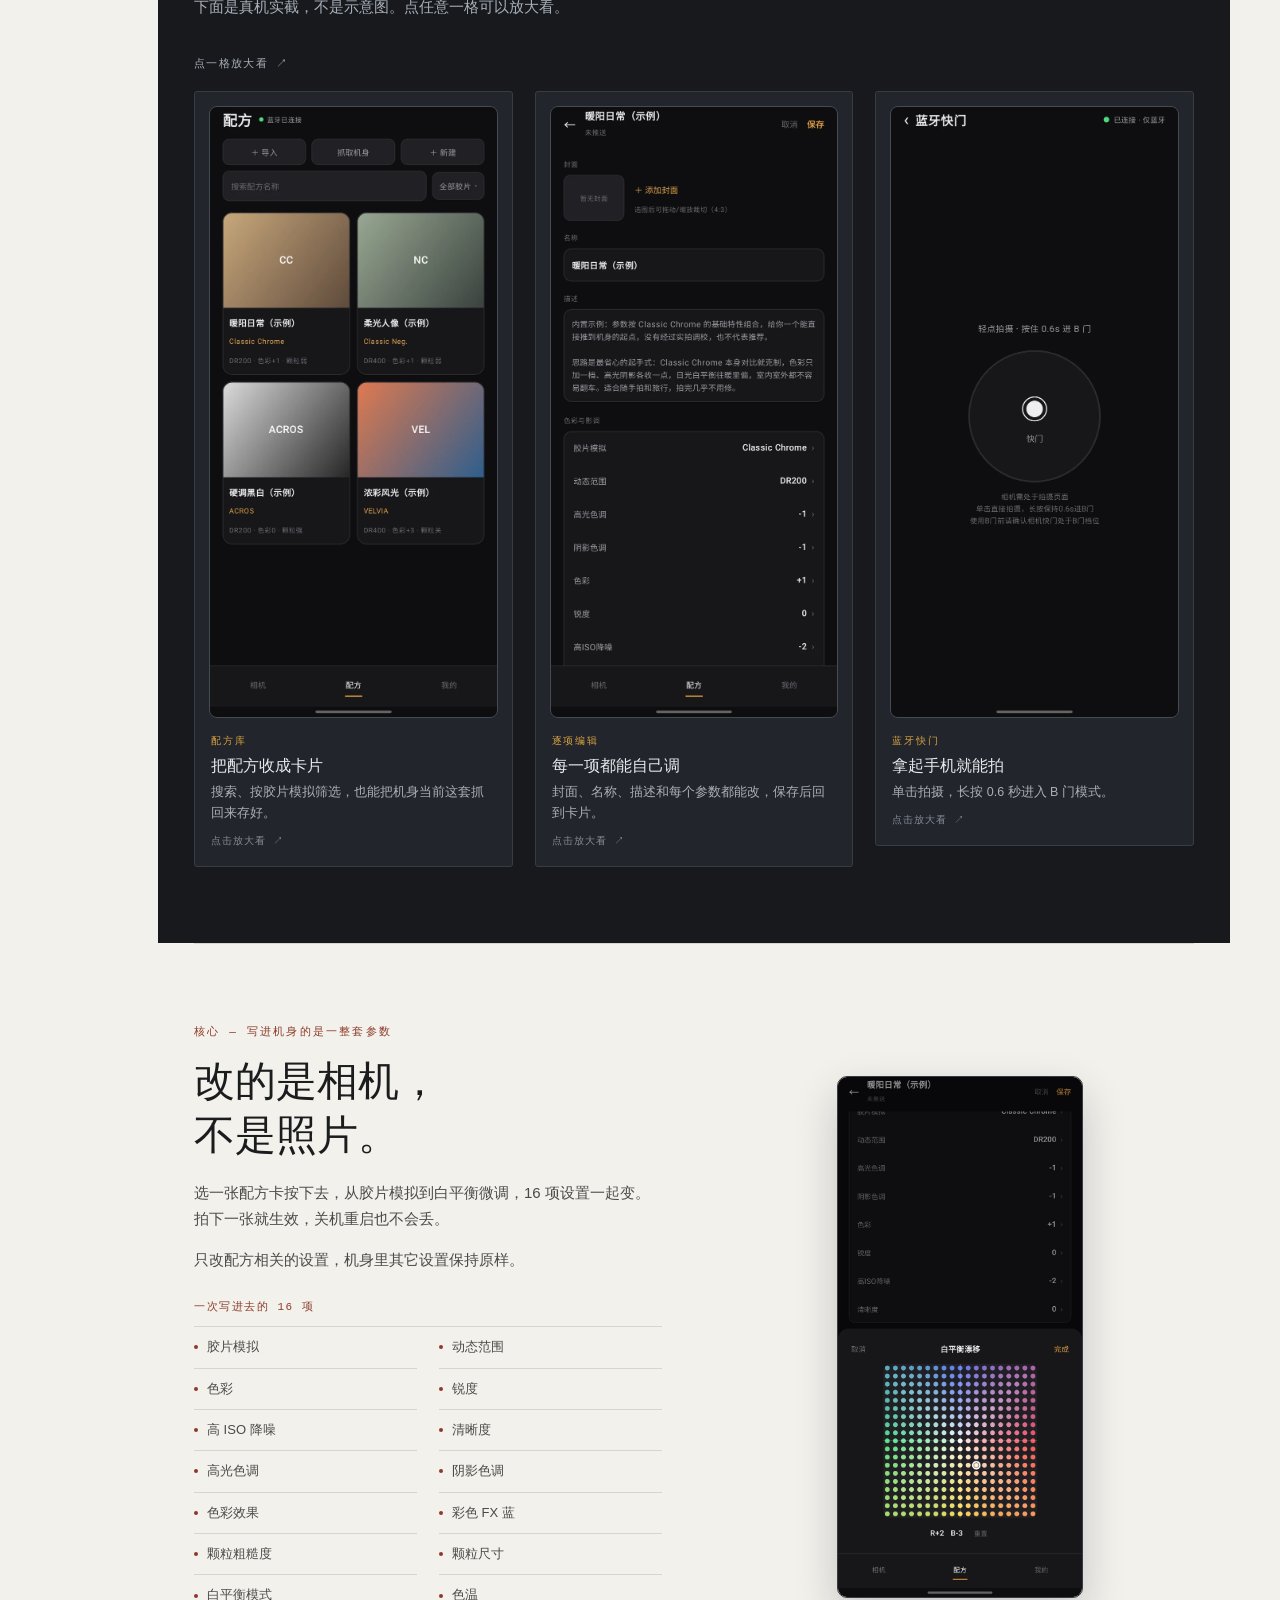
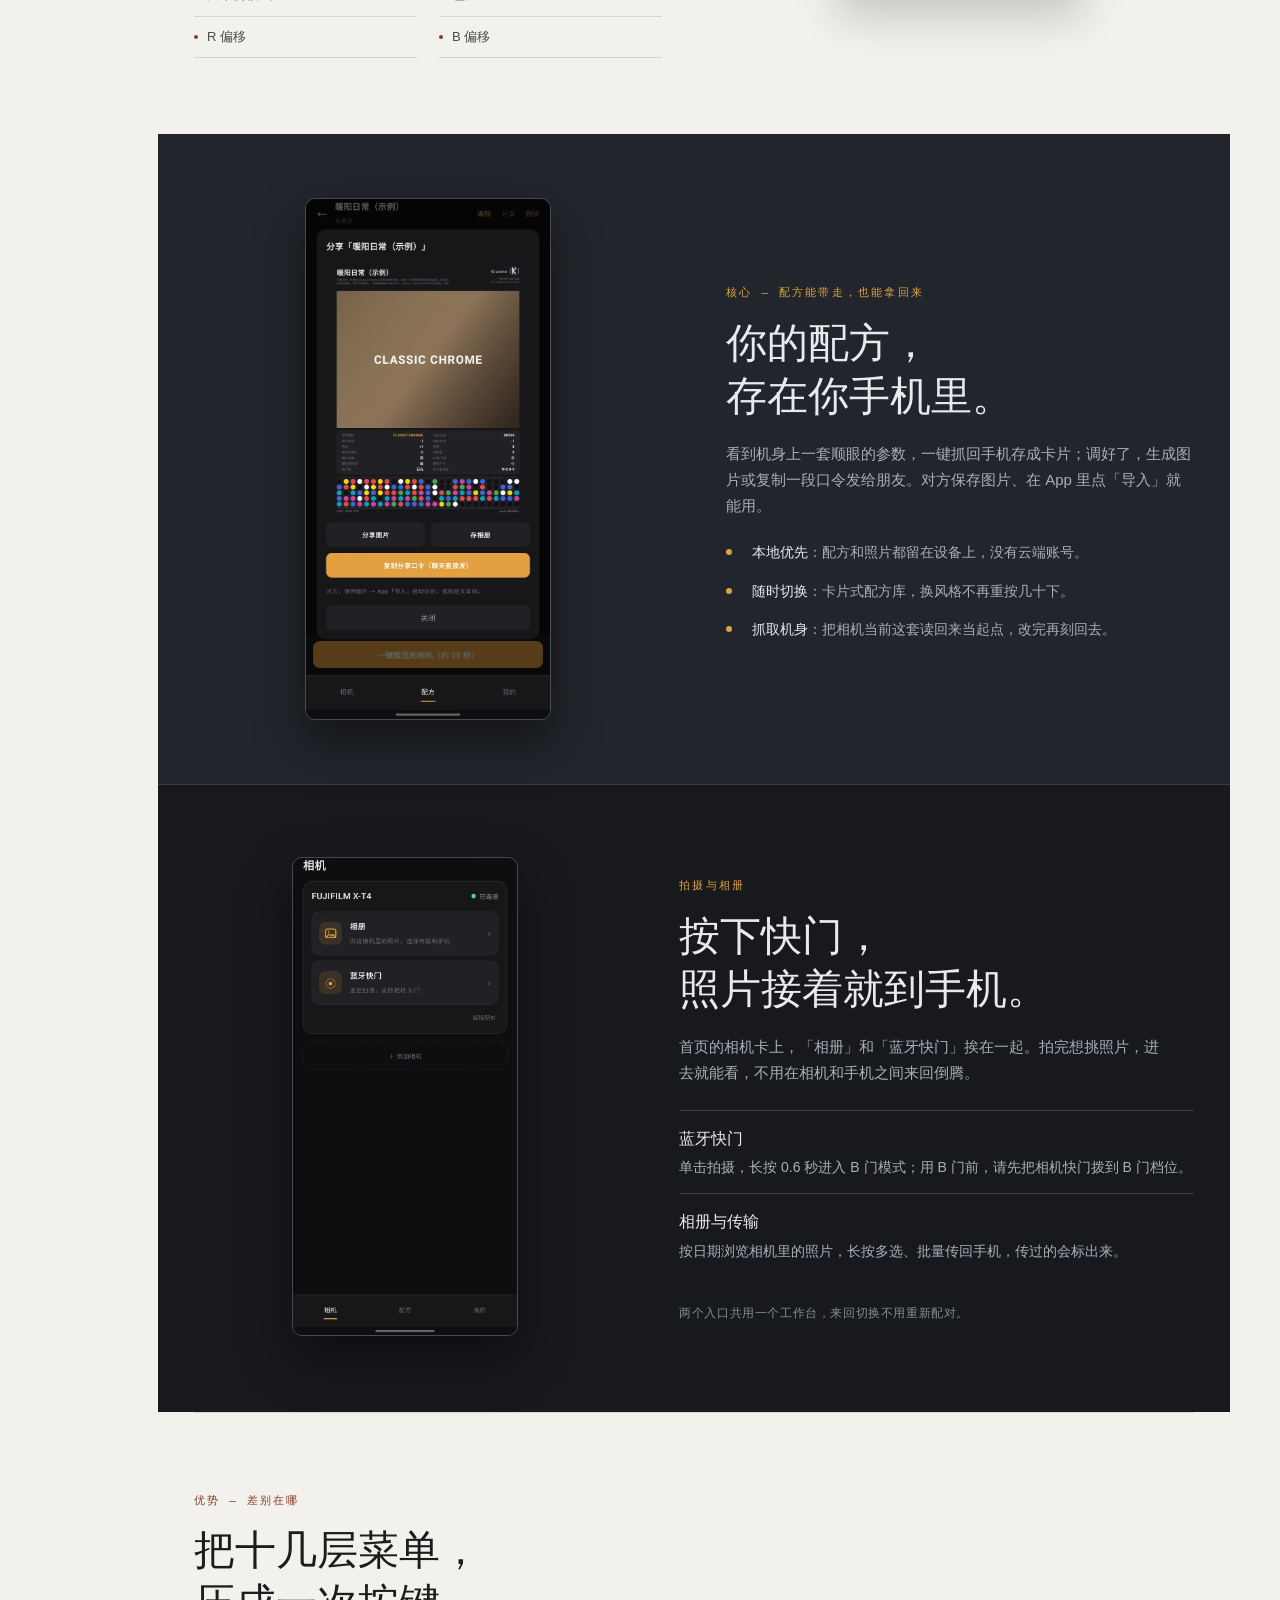
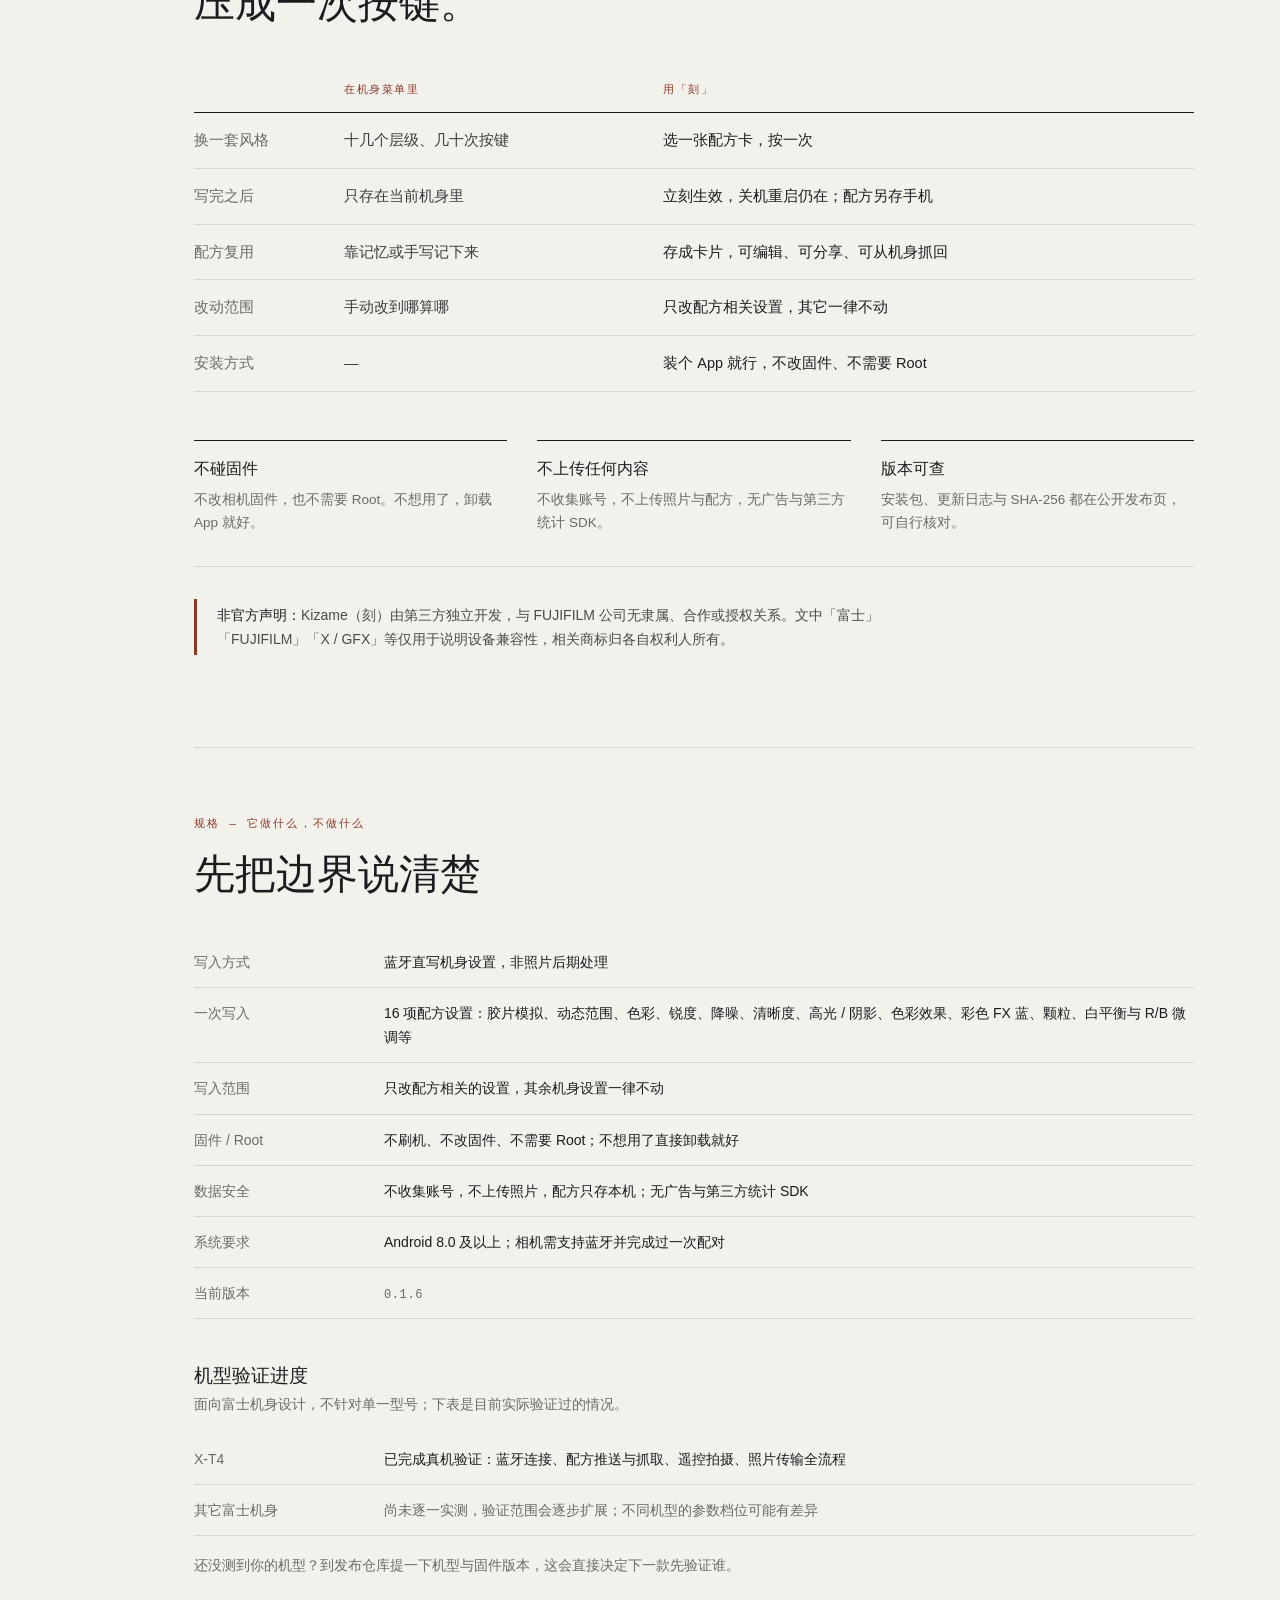
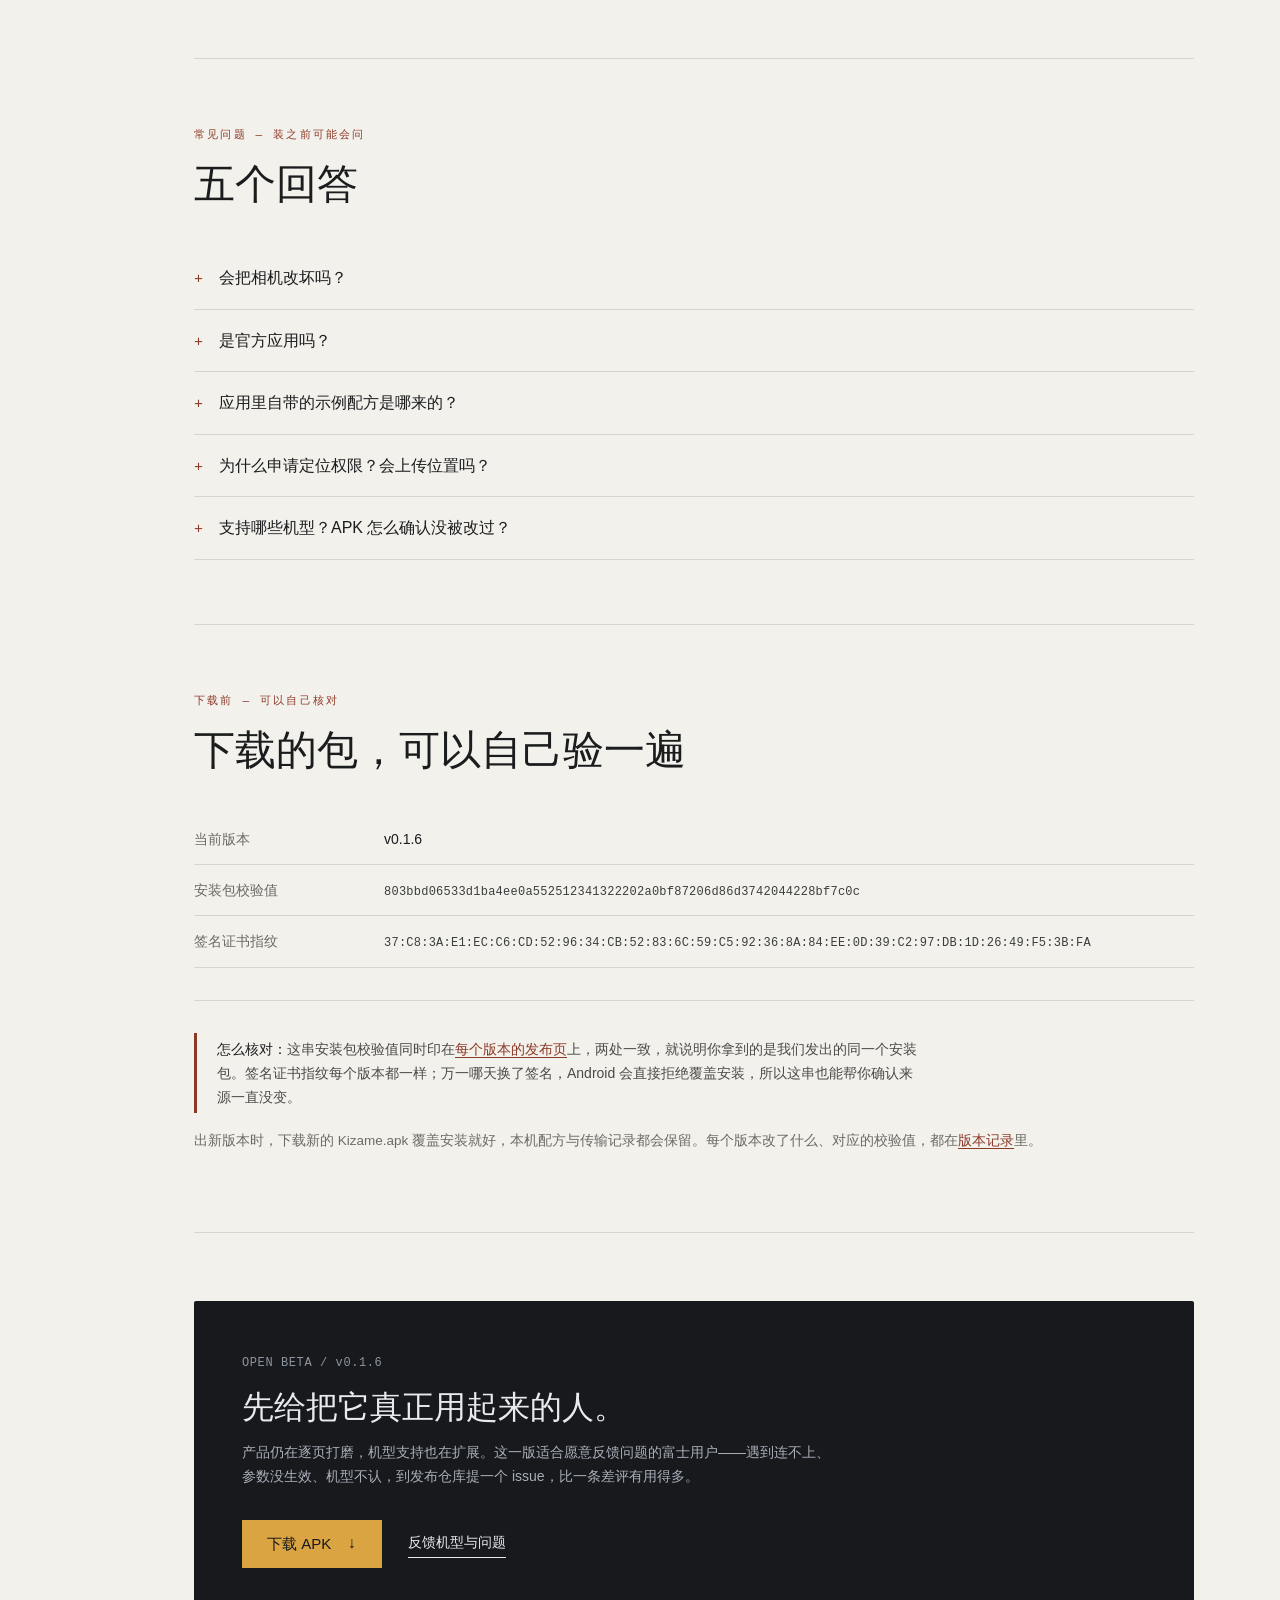
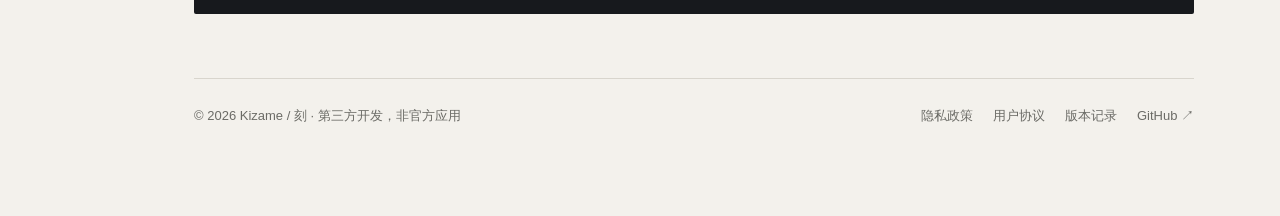
==== commit 5d459538: "官网同步 v0.1.6 版本号与 APK 校验值" ====
--- a/index.html
+++ b/index.html
@@ -417,7 +417,7 @@
       <!-- ========== HERO ========== -->
       <section class="hero" id="download" aria-labelledby="hero-title">
         <div class="hero__copy">
-          <span class="eyebrow">第三方工具 · ANDROID · v0.1.5</span>
+          <span class="eyebrow">第三方工具 · ANDROID · v0.1.6</span>
           <h1 id="hero-title">一键把配方<br>刻进机身</h1>
           <p class="lede">选好配方，点一下，相机里的胶片模拟、白平衡、高光阴影、颗粒与清晰度当场全变。16 个参数一次写进机身，写完就生效，关机重启还在。</p>
           <p class="muted small">不是手机滤镜，不是给照片套色。改的是相机本身的设置。</p>
@@ -625,7 +625,7 @@
             <tr><th>固件 / Root</th><td>不刷机、不改固件、不需要 Root；不想用了直接卸载就好</td></tr>
             <tr><th>数据安全</th><td>不收集账号，不上传照片，配方只存本机；无广告与第三方统计 SDK</td></tr>
             <tr><th>系统要求</th><td>Android 8.0 及以上；相机需支持蓝牙并完成过一次配对</td></tr>
-            <tr><th>当前版本</th><td><span class="mono">0.1.5</span></td></tr>
+            <tr><th>当前版本</th><td><span class="mono">0.1.6</span></td></tr>
           </tbody>
         </table>
 
@@ -678,8 +678,8 @@
         </div>
         <table class="spec reveal">
           <tbody>
-            <tr><th>当前版本</th><td>v0.1.5</td></tr>
-            <tr><th>安装包校验值</th><td><span class="hash">86dcf876125523800bf74aed1d758e0b32b340c5129deefe5bd32b194359472f</span></td></tr>
+            <tr><th>当前版本</th><td>v0.1.6</td></tr>
+            <tr><th>安装包校验值</th><td><span class="hash">803bbd06533d1ba4ee0a552512341322202a0bf87206d86d3742044228bf7c0c</span></td></tr>
             <tr><th>签名证书指纹</th><td><span class="hash">37:C8:3A:E1:EC:C6:CD:52:96:34:CB:52:83:6C:59:C5:92:36:8A:84:EE:0D:39:C2:97:DB:1D:26:49:F5:3B:FA</span></td></tr>
           </tbody>
         </table>
@@ -691,7 +691,7 @@
       <!-- ========== 下载板 ========== -->
       <section class="sec sec--tight">
         <div class="plate reveal">
-          <span class="mono">OPEN BETA / v0.1.5</span>
+          <span class="mono">OPEN BETA / v0.1.6</span>
           <h2>先给把它真正用起来的人。</h2>
           <p>产品仍在逐页打磨，机型支持也在扩展。这一版适合愿意反馈问题的富士用户——遇到连不上、参数没生效、机型不认，到发布仓库提一个 issue，比一条差评有用得多。</p>
           <div class="actions">
